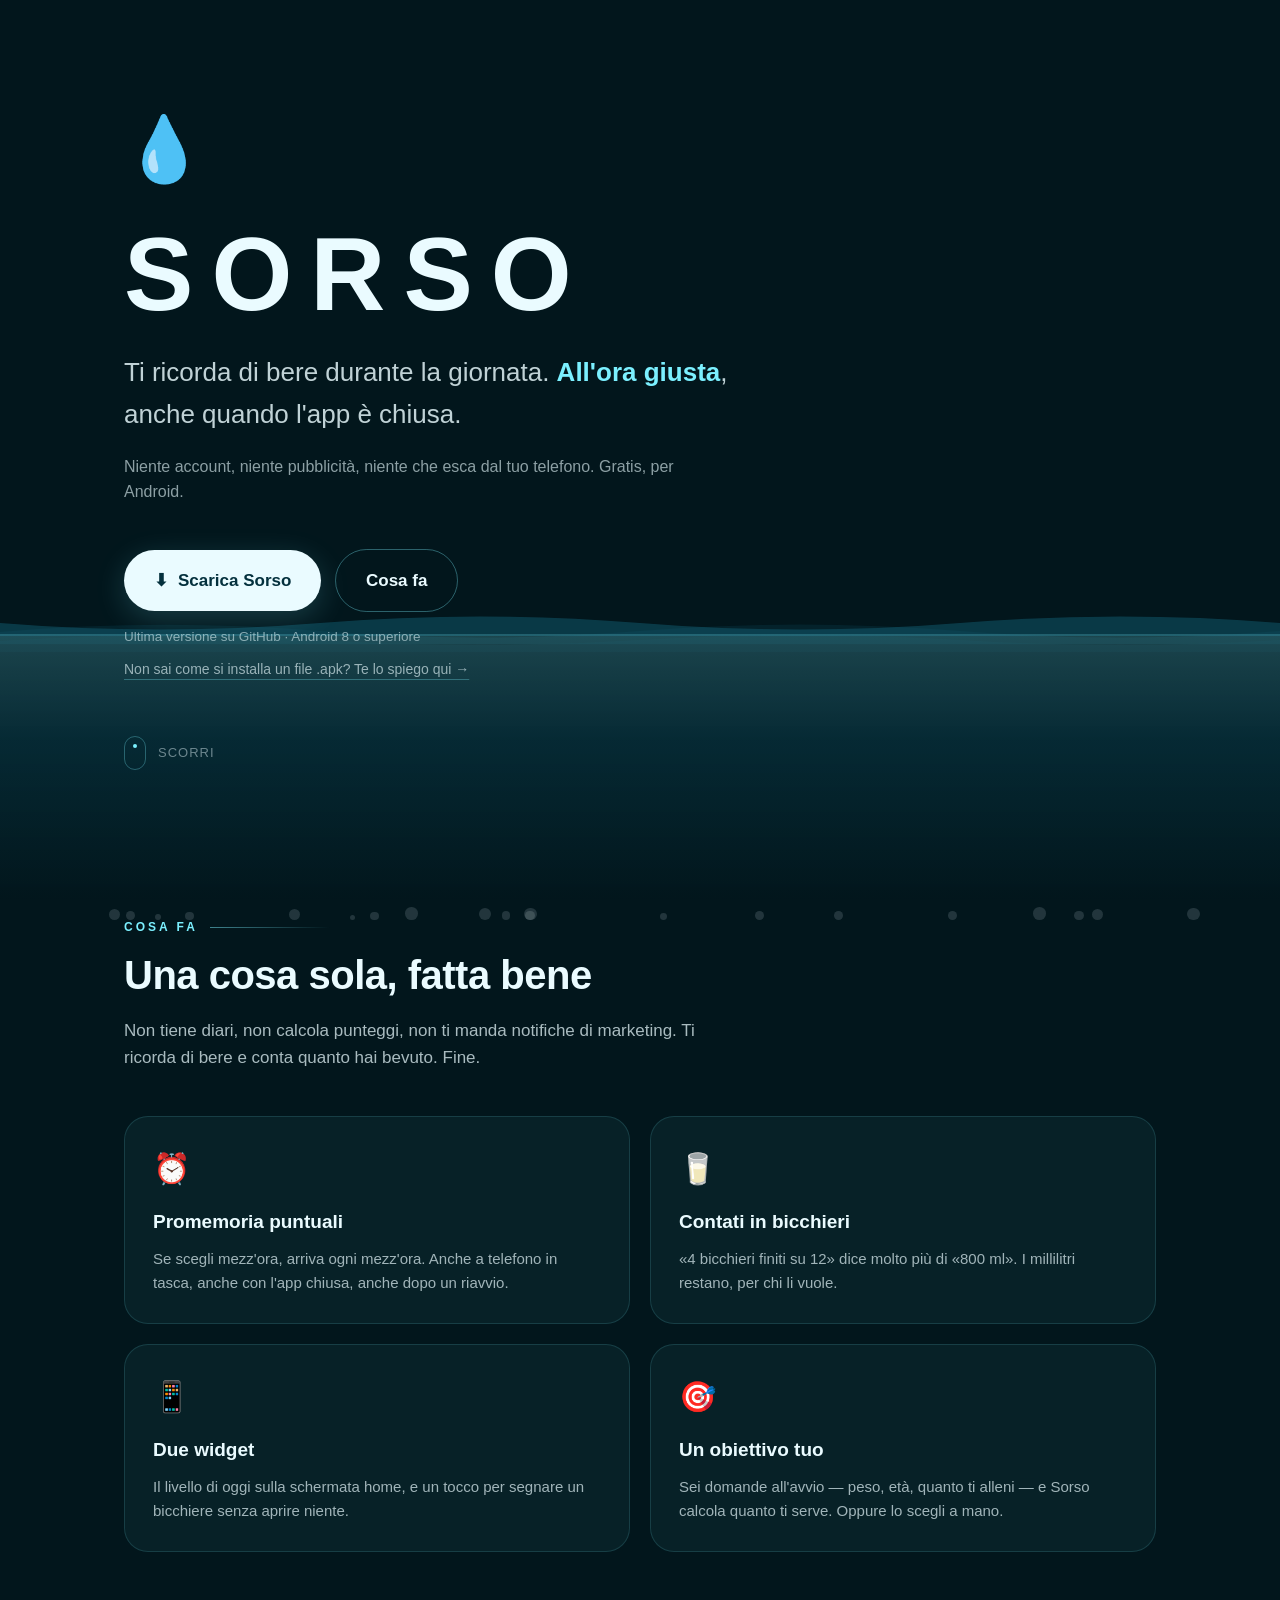
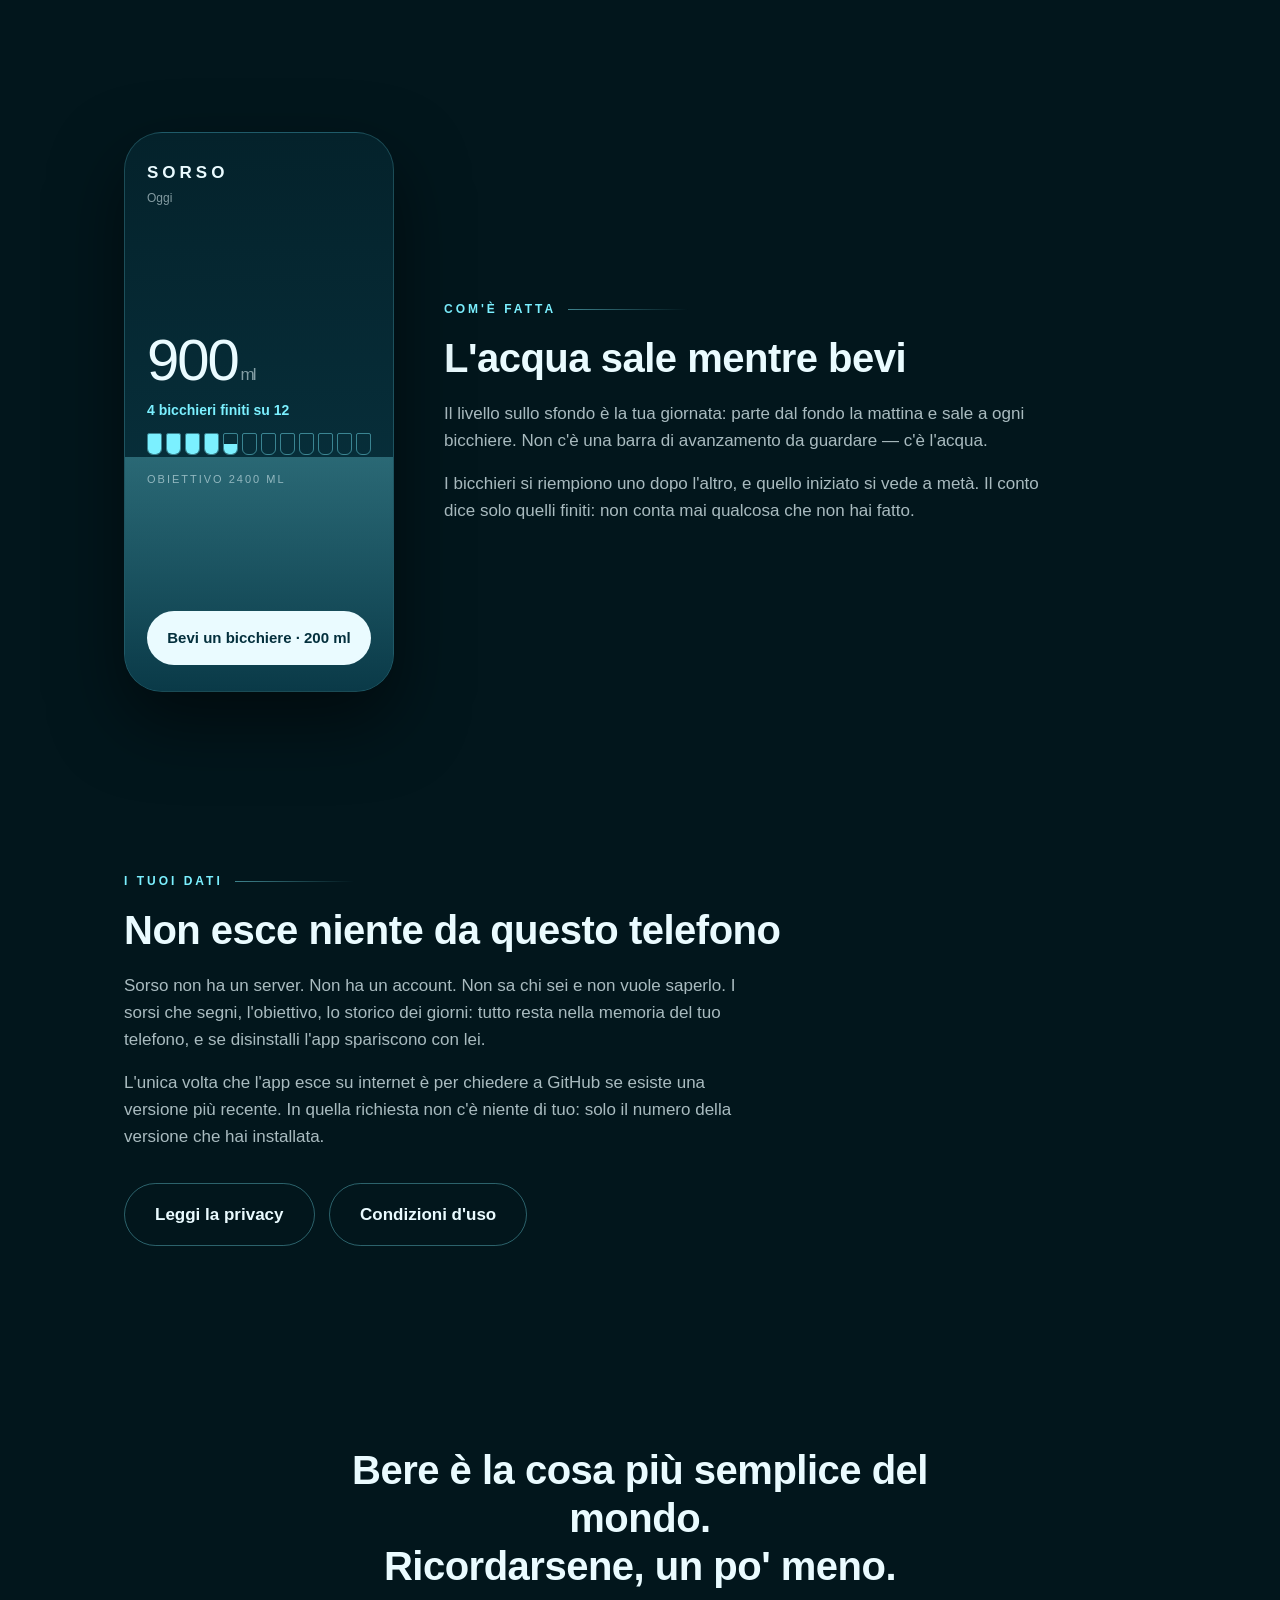
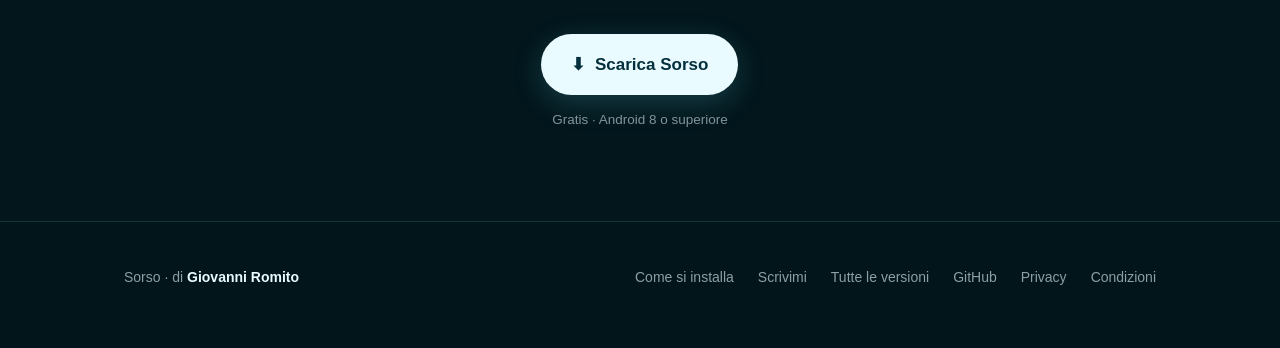
==== index.html @ 249902fe "Il sito di Sorso" ====
<!doctype html>
<html lang="it">
<head>
<meta charset="utf-8">
<meta name="viewport" content="width=device-width, initial-scale=1">
<title>Sorso — ti ricorda di bere</title>

<!--
  Cosa può fare questa pagina, e niente di più.

  GitHub Pages non permette di impostare le intestazioni HTTP, quindi la regola si
  dichiara qui. `default-src 'none'` parte dal divieto totale e riapre soltanto lo
  stretto necessario; la riga che conta davvero è `connect-src`, che limita a un solo
  indirizzo tutte le chiamate in uscita: se un giorno finisse qui dentro del codice
  che non ci deve stare, non avrebbe dove mandare quello che trova.

  `frame-ancestors` non funziona dentro un <meta> — è una limitazione delle regole
  scritte così, non una dimenticanza. Su una pagina senza moduli né sessioni non
  cambia nulla: non c'è niente da rubare con un clic.
-->
<meta http-equiv="Content-Security-Policy" content="
  default-src 'none';
  script-src 'unsafe-inline';
  style-src 'self' 'unsafe-inline';
  img-src 'self' data:;
  connect-src https://api.github.com;
  base-uri 'none';
  form-action 'none'">
<meta name="referrer" content="strict-origin-when-cross-origin">
<meta name="description" content="Sorso ti ricorda di bere durante la giornata, all'ora giusta. Niente account, niente pubblicità, niente che esca dal tuo telefono. Gratis, per Android.">
<link rel="canonical" href="https://sorsoapp.it/">

<!--
  L'anteprima che compare quando il link viene incollato su WhatsApp, Telegram o
  sui social. Senza questi, il link arriva come una riga di testo nuda e non lo
  apre nessuno: è il modo in cui il sito verrà condiviso più spesso, molto più
  delle ricerche su Google.
-->
<meta property="og:type" content="website">
<meta property="og:url" content="https://sorsoapp.it/">
<meta property="og:title" content="Sorso — ti ricorda di bere">
<meta property="og:description" content="Promemoria puntuali, contati in bicchieri. Niente account, niente pubblicità. Gratis, per Android.">
<meta property="og:image" content="https://sorsoapp.it/anteprima.png">
<meta property="og:locale" content="it_IT">
<meta name="twitter:card" content="summary_large_image">

<meta name="theme-color" content="#02161C">
<link rel="icon" href="data:image/svg+xml,<svg xmlns='http://www.w3.org/2000/svg' viewBox='0 0 100 100'><text y='.9em' font-size='90'>💧</text></svg>">
<style>
  :root{
    --abisso:#04222B; --abisso2:#0A3A48; --fondo:#02161C;
    --schiuma:#EAFBFF; --glow:#7BF0FF; --ink:#04303D;
    /* Quanto è salita l'acqua: 0 in cima alla pagina, 1 in fondo. La scrive lo
       scorrimento, e da qui la leggono il mare e la barra di avanzamento. */
    --salita:0;
  }
  *{box-sizing:border-box;margin:0;padding:0}
  html{scroll-behavior:smooth}
  body{
    background:var(--fondo);color:var(--schiuma);
    font-family:-apple-system,BlinkMacSystemFont,"Segoe UI",Roboto,sans-serif;
    line-height:1.6;overflow-x:hidden;
  }
  a{color:inherit;text-decoration:none}
  /* Solo i fianchi, e in forma lunga.
     Con `padding:0 24px` questa regola vinceva su `section{padding:90px 0}` e su
     `.apertura` — una classe batte un selettore di tipo — e il risultato era una
     pagina senza respiro verticale e, sul telefono, con il testo appiccicato al
     bordo dello schermo: al centro non si vedeva, perché lì lo spazio lo dava il
     margine automatico. */
  .wrap{max-width:1080px;margin:0 auto;padding-left:24px;padding-right:24px}

  /* ============ LA BARRA CHE SI RIEMPIE ============
     In cima, sottile: dice quanto manca alla fine della pagina, e lo dice
     riempiendosi d'acqua invece che con una percentuale. */
  .avanzamento{position:fixed;top:0;left:0;right:0;height:3px;z-index:20;pointer-events:none}
  .avanzamento i{
    display:block;height:100%;width:calc(var(--salita) * 100%);
    background:linear-gradient(90deg,#12586B,var(--glow));
    box-shadow:0 0 14px rgba(123,240,255,.55)
  }

  /* ============ ACQUA ANIMATA ============
     Il mare non è un fondale fermo: sale mentre scorri, come nell'app sale
     mentre bevi. È la stessa idea, ed è il motivo per cui non c'è nessuna
     barra di avanzamento da guardare. */
  .mare{
    position:fixed;left:0;right:0;bottom:0;z-index:0;pointer-events:none;
    height:calc(32vh + var(--salita) * 16vh);
    transition:height .25s linear
  }
  .mare .corpo{
    position:absolute;left:0;right:0;bottom:0;top:22px;
    background:linear-gradient(180deg,rgba(123,240,255,.22) 0%,rgba(10,58,72,.55) 40%,rgba(2,22,28,.85) 100%);
  }
  .onda{position:absolute;left:0;bottom:calc(100% - 24px);width:200%;height:26px}
  .onda svg{display:block;width:50%;height:26px;float:left}
  .onda.a{animation:scorri 14s linear infinite;opacity:.55}
  .onda.b{animation:scorri 21s linear infinite reverse;opacity:.35;bottom:calc(100% - 32px)}
  .onda.c{animation:scorri 30s linear infinite;opacity:.2;bottom:calc(100% - 40px)}
  @keyframes scorri{from{transform:translateX(0)}to{transform:translateX(-50%)}}

  .bolla{
    position:absolute;bottom:-20px;border-radius:50%;
    background:rgba(234,251,255,.14);animation:sali linear infinite
  }
  @keyframes sali{
    0%{transform:translateY(0) translateX(0);opacity:0}
    10%{opacity:.8}
    50%{transform:translateY(-20vh) translateX(10px)}
    100%{transform:translateY(-44vh) translateX(-6px);opacity:0}
  }

  main{position:relative;z-index:1}

  /* ============ RIVELAZIONE ALLO SCORRIMENTO ============
     Ogni blocco entra quando arriva il suo turno. Serve a dare un ritmo alla
     lettura: senza, la pagina è un muro che compare tutto insieme. */
  .rivela{
    opacity:0;transform:translateY(30px);
    transition:opacity .75s cubic-bezier(.2,.7,.3,1), transform .75s cubic-bezier(.2,.7,.3,1)
  }
  .rivela.dentro{opacity:1;transform:none}
  .rivela.d1{transition-delay:.08s} .rivela.d2{transition-delay:.16s}
  .rivela.d3{transition-delay:.24s} .rivela.d4{transition-delay:.32s}

  /* ============ APERTURA ============ */
  .apertura{
    min-height:92vh;display:flex;flex-direction:column;justify-content:center;
    padding-top:80px;padding-bottom:40px
  }

  .goccia{
    font-size:64px;margin-bottom:22px;width:70px;
    animation:cade 1.1s cubic-bezier(.25,1.3,.4,1) both, galleggia 4s ease-in-out 1.2s infinite
  }
  @keyframes cade{
    0%{transform:translateY(-140px) scale(.5);opacity:0}
    55%{transform:translateY(6px) scale(1.12);opacity:1}
    72%{transform:translateY(-12px) scale(.94)}
    88%{transform:translateY(2px) scale(1.03)}
    100%{transform:translateY(0) scale(1)}
  }
  @keyframes galleggia{0%,100%{transform:translateY(0)}50%{transform:translateY(-10px)}}

  /* Le lettere del nome arrivano una dopo l'altra, come gocce che cadono. */
  h1{
    font-size:clamp(52px,11vw,104px);font-weight:800;letter-spacing:clamp(6px,2vw,18px);
    line-height:1;margin-bottom:26px;perspective:600px
  }
  h1 span{
    display:inline-block;opacity:0;
    transform:translateY(46px) rotateX(-70deg);
    animation:lettera .8s cubic-bezier(.2,.9,.3,1.25) forwards
  }
  @keyframes lettera{to{opacity:1;transform:none}}
  /* Finito l'atterraggio, sul nome passa un riflesso, piano, per sempre. */
  h1.lucido{
    background:linear-gradient(100deg,var(--schiuma) 38%,var(--glow) 50%,var(--schiuma) 62%);
    background-size:280% 100%;
    -webkit-background-clip:text;background-clip:text;color:transparent;
    animation:riflesso 7s linear infinite
  }
  h1.lucido span{animation:none;opacity:1;transform:none}
  @keyframes riflesso{from{background-position:180% 0}to{background-position:-80% 0}}

  .claim{font-size:clamp(19px,3vw,26px);color:rgba(234,251,255,.82);max-width:620px;font-weight:300}
  .claim b{font-weight:600;color:var(--glow)}
  .sotto-claim{margin-top:18px;color:rgba(234,251,255,.6);font-size:16px;max-width:560px}

  .azioni{display:flex;gap:14px;flex-wrap:wrap;margin-top:44px;align-items:center}

  /* ---- pulsanti ----
     Tre cose insieme: si sollevano, si lasciano attrarre dal puntatore, e sotto
     il dito passa un lampo di luce. Il rilievo dice «si può premere» prima
     ancora che uno legga cosa c'è scritto. */
  .btn{
    position:relative;overflow:hidden;isolation:isolate;
    display:inline-flex;align-items:center;gap:10px;
    background:var(--schiuma);color:var(--ink);
    padding:17px 30px;border-radius:32px;font-weight:700;font-size:17px;
    transition:transform .18s cubic-bezier(.34,1.56,.64,1), box-shadow .25s;
    box-shadow:0 8px 30px rgba(123,240,255,.18);
    will-change:transform
  }
  .btn::after{
    content:'';position:absolute;top:-20%;left:-140%;width:55%;height:140%;
    background:linear-gradient(100deg,transparent,rgba(255,255,255,.6),transparent);
    transform:skewX(-18deg);z-index:-1
  }
  .btn:hover::after{animation:lampo .85s ease-out}
  @keyframes lampo{to{left:150%}}
  .btn:hover{box-shadow:0 16px 46px rgba(123,240,255,.34)}
  .btn:active{transform:scale(.96) !important}
  .btn .freccia{display:inline-block;transition:transform .3s cubic-bezier(.34,1.56,.64,1)}
  .btn:hover .freccia{transform:translateY(3px)}

  .btn.vuoto{
    background:transparent;color:var(--schiuma);
    border:1.5px solid rgba(123,240,255,.35);box-shadow:none;font-weight:600
  }
  .btn.vuoto::after{background:linear-gradient(100deg,transparent,rgba(123,240,255,.28),transparent)}
  .btn.vuoto:hover{background:rgba(123,240,255,.09);box-shadow:0 10px 34px rgba(123,240,255,.14)}

  .dettaglio-download{font-size:13.5px;color:rgba(234,251,255,.55);margin-top:14px}
  .come-si-installa{
    /* Senza questo la riga si allarga quanto la colonna — l'apertura è un flex
       che stira i figli — e la sottolineatura diventa un filo che attraversa
       tutto lo schermo, indistinguibile da un separatore. */
    display:inline-block;align-self:flex-start;max-width:100%;
    margin-top:10px;font-size:14px;
    color:rgba(234,251,255,.62);
    /* Sottolineatura del testo, non del riquadro: andando a capo, un bordo
       inferiore finirebbe sotto la seconda riga e sembrerebbe un separatore. */
    text-decoration:underline;text-decoration-color:rgba(123,240,255,.3);
    text-underline-offset:5px;transition:color .2s,text-decoration-color .2s
  }
  .come-si-installa:hover{color:var(--glow);text-decoration-color:var(--glow)}

  /* Il segnale che si può scorrere: un puntino che scende e torna su. */
  .scorri-giu{
    margin-top:56px;display:flex;align-items:center;gap:12px;
    color:rgba(234,251,255,.45);font-size:13px;letter-spacing:1px
  }
  .scorri-giu .tubo{
    width:22px;height:34px;border:1.5px solid rgba(123,240,255,.3);border-radius:12px;
    position:relative
  }
  .scorri-giu .tubo::before{
    content:'';position:absolute;left:50%;top:7px;width:4px;height:4px;margin-left:-2px;
    border-radius:50%;background:var(--glow);animation:scendi 1.9s ease-in-out infinite
  }
  @keyframes scendi{0%{transform:translateY(0);opacity:0}30%{opacity:1}70%{transform:translateY(14px);opacity:1}100%{transform:translateY(16px);opacity:0}}

  /* ============ SEZIONI ============ */
  section{padding-top:90px;padding-bottom:90px}
  .titolo{
    font-size:12px;letter-spacing:3px;text-transform:uppercase;
    color:var(--glow);font-weight:700;margin-bottom:14px;
    display:flex;align-items:center;gap:12px
  }
  .titolo::after{
    content:'';height:1px;background:linear-gradient(90deg,rgba(123,240,255,.5),transparent);
    width:0;transition:width .9s cubic-bezier(.2,.7,.3,1) .2s
  }
  .dentro .titolo::after, .titolo.dentro::after{width:120px}
  h2{font-size:clamp(28px,4.5vw,40px);font-weight:700;line-height:1.2;margin-bottom:18px;letter-spacing:-.5px}
  .testo{color:rgba(234,251,255,.72);font-size:17px;max-width:620px}

  /* Due per due, non «quante ce ne stanno»: con quattro carte l'incolonnamento
     automatico ne metteva tre in fila e una sola sotto, spaiata. */
  .griglia{display:grid;grid-template-columns:repeat(2,1fr);gap:20px;margin-top:44px}

  /* ---- carte ----
     Sotto il puntatore si accende un alone che lo segue: la carta sembra
     illuminata da una torcia, e si capisce subito quale delle quattro si sta
     guardando. */
  .carta{
    position:relative;overflow:hidden;
    background:rgba(123,240,255,.05);border:1px solid rgba(123,240,255,.14);
    border-radius:24px;padding:28px;
    transition:transform .28s cubic-bezier(.2,.8,.3,1), border-color .28s, box-shadow .28s
  }
  .carta::before{
    content:'';position:absolute;inset:0;pointer-events:none;opacity:0;
    transition:opacity .35s;
    background:radial-gradient(320px circle at var(--mx,50%) var(--my,50%),rgba(123,240,255,.16),transparent 62%)
  }
  .carta:hover::before{opacity:1}
  .carta:hover{
    transform:translateY(-7px);border-color:rgba(123,240,255,.42);
    box-shadow:0 22px 50px rgba(0,0,0,.4)
  }
  .carta .icona{
    font-size:30px;margin-bottom:14px;display:inline-block;
    transition:transform .45s cubic-bezier(.34,1.56,.64,1)
  }
  .carta:hover .icona{transform:translateY(-5px) rotate(-8deg) scale(1.14)}
  .carta h3{font-size:19px;margin-bottom:10px;font-weight:700}
  .carta p{color:rgba(234,251,255,.68);font-size:15px}

  /* ============ TELEFONO ============ */
  .vetrina{display:flex;gap:50px;align-items:center;flex-wrap:wrap;justify-content:center;perspective:1100px}
  .telefono{
    width:270px;flex:0 0 270px;height:560px;border-radius:38px;
    background:linear-gradient(180deg,var(--abisso) 0%,var(--abisso2) 120%);
    border:1px solid rgba(123,240,255,.2);position:relative;overflow:hidden;
    box-shadow:0 30px 70px rgba(0,0,0,.5);
    transform-style:preserve-3d;
    transition:transform .35s cubic-bezier(.2,.8,.3,1), box-shadow .35s;
    animation:sospeso 7s ease-in-out infinite
  }
  @keyframes sospeso{0%,100%{translate:0 0}50%{translate:0 -12px}}
  .telefono:hover{box-shadow:0 42px 90px rgba(0,0,0,.6), 0 0 60px rgba(123,240,255,.12)}
  .schermo{padding:26px 22px;height:100%;display:flex;flex-direction:column;position:relative;z-index:2}
  .marchio{font-size:17px;font-weight:800;letter-spacing:4px}
  .data{font-size:12px;color:rgba(234,251,255,.55);margin-top:2px}
  .numerone{font-size:58px;font-weight:200;letter-spacing:-2px;margin-top:auto;line-height:1}
  .numerone span{font-size:17px;color:rgba(234,251,255,.55);font-weight:400}
  .conta{color:var(--glow);font-size:14px;font-weight:600;margin-top:10px}
  .fila{display:flex;gap:4px;flex-wrap:nowrap;margin-top:12px}
  .bicchiere{
    width:15px;height:22px;flex:0 0 15px;border:1.5px solid rgba(123,240,255,.45);
    border-radius:2px 2px 6px 6px;position:relative;overflow:hidden
  }
  .bicchiere i{position:absolute;left:0;right:0;bottom:0;background:var(--glow);height:0}
  /* Si riempiono quando il telefono entra in vista, non al caricamento: se
     succede fuori schermo, l'unica animazione che conta non la vede nessuno. */
  .dentro .bicchiere i{animation:riempi .65s cubic-bezier(.3,.9,.4,1) forwards}
  @keyframes riempi{to{height:var(--h,100%)}}
  .obiettivo{font-size:11px;letter-spacing:2px;color:rgba(234,251,255,.55);margin-top:16px}
  .pulsantone{
    background:var(--schiuma);color:var(--ink);text-align:center;
    padding:15px;border-radius:28px;font-weight:700;font-size:15px;margin-top:auto
  }
  .acqua-tel{
    position:absolute;left:0;right:0;bottom:0;height:42%;
    background:linear-gradient(180deg,rgba(123,240,255,.3),rgba(10,58,72,.9));z-index:1;
    transition:height 1.4s cubic-bezier(.3,.9,.4,1)
  }

  /* ============ CHIUSURA ============ */
  .chiusura{text-align:center;padding-top:110px;padding-bottom:90px}
  .chiusura h2{max-width:640px;margin:0 auto 26px}
  .chiusura .titolo{justify-content:center}

  footer{
    border-top:1px solid rgba(123,240,255,.14);padding:44px 0 60px;
    position:relative;z-index:1;background:rgba(2,22,28,.7);backdrop-filter:blur(8px)
  }
  .piede{display:flex;justify-content:space-between;gap:26px;flex-wrap:wrap;align-items:center}
  .piede .firma{color:rgba(234,251,255,.6);font-size:14px}
  .piede .firma b{color:var(--schiuma);font-weight:600}
  .link-piede{display:flex;gap:24px;flex-wrap:wrap}
  .link-piede a{
    color:rgba(234,251,255,.6);font-size:14px;position:relative;
    transition:color .2s
  }
  .link-piede a::after{
    content:'';position:absolute;left:0;bottom:-3px;height:1px;width:0;
    background:var(--glow);transition:width .3s cubic-bezier(.2,.8,.3,1)
  }
  .link-piede a:hover{color:var(--glow)}
  .link-piede a:hover::after{width:100%}

  @media (max-width:760px){
    .griglia{grid-template-columns:1fr}
  }

  @media (max-width:640px){
    section{padding-top:64px;padding-bottom:64px}
    .apertura{min-height:88vh}
    .azioni{flex-direction:column;align-items:stretch}
    .btn{justify-content:center}
    .scorri-giu{display:none}
    .vetrina{gap:34px}
    /* Sullo schermo stretto l'apertura è più corta e il mare arrivava a
       tagliare in due il pulsante: qui sta più basso. */
    .mare{height:calc(24vh + var(--salita) * 14vh)}
    .chiusura{padding-top:80px;padding-bottom:70px}
    .carta{padding:24px}
    /* Il piede in colonna: affiancati, i cinque link finivano a capo a metà
       parola e la firma restava schiacciata in un angolo. */
    .piede{flex-direction:column;align-items:flex-start;gap:18px}
    .link-piede{gap:14px 20px}
  }

  /* Chi ha chiesto al sistema meno movimento lo ottiene: sotto c'è la stessa
     pagina, ferma. Non è un dettaglio di cortesia — per certe persone le
     animazioni danno la nausea. */
  @media (prefers-reduced-motion:reduce){
    *,*::before,*::after{animation:none !important;transition:none !important}
    .rivela{opacity:1;transform:none}
    .bicchiere i{height:var(--h,0)}
    h1 span{opacity:1;transform:none}
    html{scroll-behavior:auto}
  }
</style>
</head>
<body>

<div class="avanzamento" aria-hidden="true"><i></i></div>

<!-- il mare, sempre in fondo alla pagina -->
<div class="mare" aria-hidden="true">
  <div class="onda c">
    <svg viewBox="0 0 1200 26" preserveAspectRatio="none"><path d="M0 15 Q 150 4 300 14 T 600 14 T 900 14 T 1200 14 V26 H0Z" fill="#0A3A48"/></svg>
    <svg viewBox="0 0 1200 26" preserveAspectRatio="none"><path d="M0 15 Q 150 4 300 14 T 600 14 T 900 14 T 1200 14 V26 H0Z" fill="#0A3A48"/></svg>
  </div>
  <div class="onda b">
    <svg viewBox="0 0 1200 26" preserveAspectRatio="none"><path d="M0 14 Q 150 0 300 13 T 600 13 T 900 13 T 1200 13 V26 H0Z" fill="#0A3A48"/></svg>
    <svg viewBox="0 0 1200 26" preserveAspectRatio="none"><path d="M0 14 Q 150 0 300 13 T 600 13 T 900 13 T 1200 13 V26 H0Z" fill="#0A3A48"/></svg>
  </div>
  <div class="onda a">
    <svg viewBox="0 0 1200 26" preserveAspectRatio="none"><path d="M0 13 Q 150 26 300 13 T 600 13 T 900 13 T 1200 13 V26 H0Z" fill="#12586B"/></svg>
    <svg viewBox="0 0 1200 26" preserveAspectRatio="none"><path d="M0 13 Q 150 26 300 13 T 600 13 T 900 13 T 1200 13 V26 H0Z" fill="#12586B"/></svg>
  </div>
  <div class="corpo" id="bolle"></div>
</div>

<main>
  <!-- ============ APERTURA ============ -->
  <div class="wrap apertura">
    <div class="goccia">💧</div>
    <h1 id="nome">SORSO</h1>
    <p class="claim rivela d1">Ti ricorda di bere durante la giornata. <b>All'ora giusta</b>, anche quando l'app è chiusa.</p>
    <p class="sotto-claim rivela d2">
      Niente account, niente pubblicità, niente che esca dal tuo telefono.
      Gratis, per Android.
    </p>

    <div class="azioni rivela d3">
      <a class="btn magnete" id="scarica" href="https://github.com/sorsoapp/sorso-releases/releases/latest">
        <span class="freccia">⬇</span> Scarica Sorso
      </a>
      <a class="btn vuoto magnete" href="#cosa-fa">Cosa fa</a>
    </div>
    <p class="dettaglio-download rivela d4" id="dettaglio">Ultima versione su GitHub · Android 8 o superiore</p>
    <a class="come-si-installa rivela d4" href="installa.html">Non sai come si installa un file .apk? Te lo spiego qui →</a>

    <div class="scorri-giu rivela d4">
      <div class="tubo"></div>
      <span>SCORRI</span>
    </div>
  </div>

  <!-- ============ COSA FA ============ -->
  <section id="cosa-fa" class="wrap">
    <p class="titolo rivela">Cosa fa</p>
    <h2 class="rivela d1">Una cosa sola, fatta bene</h2>
    <p class="testo rivela d2">
      Non tiene diari, non calcola punteggi, non ti manda notifiche di marketing.
      Ti ricorda di bere e conta quanto hai bevuto. Fine.
    </p>

    <div class="griglia">
      <div class="carta rivela d1">
        <div class="icona">⏰</div>
        <h3>Promemoria puntuali</h3>
        <p>Se scegli mezz'ora, arriva ogni mezz'ora. Anche a telefono in tasca, anche con
           l'app chiusa, anche dopo un riavvio.</p>
      </div>
      <div class="carta rivela d2">
        <div class="icona">🥛</div>
        <h3>Contati in bicchieri</h3>
        <p>«4 bicchieri finiti su 12» dice molto più di «800 ml». I millilitri restano,
           per chi li vuole.</p>
      </div>
      <div class="carta rivela d3">
        <div class="icona">📱</div>
        <h3>Due widget</h3>
        <p>Il livello di oggi sulla schermata home, e un tocco per segnare un bicchiere
           senza aprire niente.</p>
      </div>
      <div class="carta rivela d4">
        <div class="icona">🎯</div>
        <h3>Un obiettivo tuo</h3>
        <p>Sei domande all'avvio — peso, età, quanto ti alleni — e Sorso calcola quanto ti
           serve. Oppure lo scegli a mano.</p>
      </div>
    </div>
  </section>

  <!-- ============ VETRINA ============ -->
  <section class="wrap">
    <div class="vetrina">
      <div class="telefono rivela" id="telefono">
        <div class="acqua-tel" id="acqua-tel"></div>
        <div class="schermo">
          <div class="marchio">SORSO</div>
          <div class="data">Oggi</div>
          <div class="numerone"><b id="conteggio" style="font-weight:200">0</b><span> ml</span></div>
          <div class="conta">4 bicchieri finiti su 12</div>
          <div class="fila">
            <div class="bicchiere"><i style="--h:100%;animation-delay:.15s"></i></div>
            <div class="bicchiere"><i style="--h:100%;animation-delay:.25s"></i></div>
            <div class="bicchiere"><i style="--h:100%;animation-delay:.35s"></i></div>
            <div class="bicchiere"><i style="--h:100%;animation-delay:.45s"></i></div>
            <div class="bicchiere"><i style="--h:50%;animation-delay:.55s"></i></div>
            <div class="bicchiere"></div><div class="bicchiere"></div>
            <div class="bicchiere"></div><div class="bicchiere"></div>
            <div class="bicchiere"></div><div class="bicchiere"></div>
            <div class="bicchiere"></div>
          </div>
          <div class="obiettivo">OBIETTIVO 2400 ML</div>
          <div class="pulsantone">Bevi un bicchiere · 200 ml</div>
        </div>
      </div>

      <div style="flex:1 1 340px;min-width:300px">
        <p class="titolo rivela">Com'è fatta</p>
        <h2 class="rivela d1">L'acqua sale mentre bevi</h2>
        <p class="testo rivela d2">
          Il livello sullo sfondo è la tua giornata: parte dal fondo la mattina e sale a
          ogni bicchiere. Non c'è una barra di avanzamento da guardare — c'è l'acqua.
        </p>
        <p class="testo rivela d3" style="margin-top:16px">
          I bicchieri si riempiono uno dopo l'altro, e quello iniziato si vede a metà.
          Il conto dice solo quelli finiti: non conta mai qualcosa che non hai fatto.
        </p>
      </div>
    </div>
  </section>

  <!-- ============ PRIVACY ============ -->
  <section class="wrap">
    <p class="titolo rivela">I tuoi dati</p>
    <h2 class="rivela d1">Non esce niente da questo telefono</h2>
    <p class="testo rivela d2">
      Sorso non ha un server. Non ha un account. Non sa chi sei e non vuole saperlo.
      I sorsi che segni, l'obiettivo, lo storico dei giorni: tutto resta nella memoria del
      tuo telefono, e se disinstalli l'app spariscono con lei.
    </p>
    <p class="testo rivela d3" style="margin-top:16px">
      L'unica volta che l'app esce su internet è per chiedere a GitHub se esiste una
      versione più recente. In quella richiesta non c'è niente di tuo: solo il numero
      della versione che hai installata.
    </p>
    <div class="azioni rivela d4" style="margin-top:32px">
      <a class="btn vuoto magnete" href="privacy.html">Leggi la privacy</a>
      <a class="btn vuoto magnete" href="condizioni.html">Condizioni d'uso</a>
    </div>
  </section>

  <!-- ============ CHIUSURA ============ -->
  <div class="wrap chiusura">
    <h2 class="rivela">Bere è la cosa più semplice del mondo.<br>Ricordarsene, un po' meno.</h2>
    <div class="azioni rivela d2" style="justify-content:center">
      <a class="btn magnete" id="scarica2" href="https://github.com/sorsoapp/sorso-releases/releases/latest">
        <span class="freccia">⬇</span> Scarica Sorso
      </a>
    </div>
    <p class="dettaglio-download rivela d3" id="dettaglio2" style="text-align:center">Gratis · Android 8 o superiore</p>
  </div>
</main>

<footer>
  <div class="wrap piede">
    <div class="firma">Sorso · di <b>Giovanni Romito</b></div>
    <div class="link-piede">
      <a href="installa.html">Come si installa</a>
      <a href="mailto:sorsoapp@gmail.com">Scrivimi</a>
      <a href="https://github.com/sorsoapp/sorso-releases/releases">Tutte le versioni</a>
      <a href="https://github.com/sorsoapp">GitHub</a>
      <a href="privacy.html">Privacy</a>
      <a href="condizioni.html">Condizioni</a>
    </div>
  </div>
</footer>

<script>
const fermo = matchMedia('(prefers-reduced-motion: reduce)').matches;

// ---- il nome, lettera per lettera ----------------------------------------
const nome = document.getElementById('nome');
const parola = nome.textContent;
nome.textContent = '';
[...parola].forEach((c, i) => {
  const s = document.createElement('span');
  s.textContent = c;
  s.style.animationDelay = (0.35 + i * 0.09) + 's';
  nome.appendChild(s);
});
// Il riflesso parte solo quando l'ultima lettera è atterrata: prima si
// accavallerebbe con la caduta e sembrerebbe un disturbo del video.
if (!fermo) setTimeout(() => nome.classList.add('lucido'), 350 + parola.length * 90 + 800);

// ---- bollicine che salgono dal fondo -------------------------------------
const contenitore = document.getElementById('bolle');
for (let i = 0; i < 20; i++) {
  const b = document.createElement('div');
  const d = 4 + Math.random() * 9;
  b.className = 'bolla';
  b.style.width = b.style.height = d + 'px';
  b.style.left = Math.random() * 100 + '%';
  b.style.animationDuration = (7 + Math.random() * 9) + 's';
  b.style.animationDelay = (Math.random() * 9) + 's';
  contenitore.appendChild(b);
}

// ---- ogni blocco entra quando arriva il suo turno -------------------------
const osservatore = new IntersectionObserver((voci) => {
  for (const v of voci) {
    if (!v.isIntersecting) continue;
    v.target.classList.add('dentro');
    osservatore.unobserve(v.target);          // una volta sola: non deve lampeggiare
    if (v.target.id === 'telefono') accendiTelefono();
  }
}, { threshold: 0.18, rootMargin: '0px 0px -60px 0px' });
document.querySelectorAll('.rivela').forEach(e => osservatore.observe(e));

// ---- il telefono si accende quando lo si guarda --------------------------
// Il numero sale da zero e l'acqua dentro lo schermo si alza insieme: è la
// stessa cosa che fa l'app quando segni un bicchiere.
function accendiTelefono() {
  const acqua = document.getElementById('acqua-tel');
  const cifra = document.getElementById('conteggio');
  if (fermo) { cifra.textContent = '900'; return; }
  acqua.style.height = '20%';
  requestAnimationFrame(() => { acqua.style.height = '42%'; });

  const durata = 1200, inizio = performance.now();
  (function passo(ora) {
    const t = Math.min(1, (ora - inizio) / durata);
    const morbido = 1 - Math.pow(1 - t, 3);
    cifra.textContent = Math.round(900 * morbido);
    if (t < 1) requestAnimationFrame(passo);
  })(inizio);
}

// ---- l'acqua sale mentre si scorre ---------------------------------------
let inCoda = false;
function suScorrimento() {
  const max = document.documentElement.scrollHeight - innerHeight;
  const p = max > 0 ? Math.min(1, scrollY / max) : 0;
  document.documentElement.style.setProperty('--salita', p.toFixed(4));
  inCoda = false;
}
addEventListener('scroll', () => {
  if (inCoda) return;
  inCoda = true;
  requestAnimationFrame(suScorrimento);
}, { passive: true });
suScorrimento();

// ---- la torcia che segue il puntatore sulle carte ------------------------
document.querySelectorAll('.carta').forEach(c => {
  c.addEventListener('pointermove', e => {
    const r = c.getBoundingClientRect();
    c.style.setProperty('--mx', (e.clientX - r.left) + 'px');
    c.style.setProperty('--my', (e.clientY - r.top) + 'px');
  });
});

// ---- il telefono si gira verso di te -------------------------------------
const tel = document.getElementById('telefono');
const vetrina = document.querySelector('.vetrina');
if (!fermo) {
  vetrina.addEventListener('pointermove', e => {
    const r = vetrina.getBoundingClientRect();
    const x = (e.clientX - r.left) / r.width - 0.5;
    const y = (e.clientY - r.top) / r.height - 0.5;
    tel.style.transform = `rotateY(${x * 15}deg) rotateX(${-y * 12}deg) scale(1.02)`;
  });
  vetrina.addEventListener('pointerleave', () => { tel.style.transform = ''; });
}

// ---- i pulsanti si lasciano attrarre -------------------------------------
// Pochi pixel, non di più: abbastanza da sentirlo, non tanto da far mancare il
// bersaglio a chi punta col mouse.
if (!fermo && matchMedia('(hover: hover)').matches) {
  document.querySelectorAll('.magnete').forEach(b => {
    b.addEventListener('pointermove', e => {
      const r = b.getBoundingClientRect();
      const x = (e.clientX - r.left - r.width / 2) * 0.18;
      const y = (e.clientY - r.top - r.height / 2) * 0.28;
      b.style.transform = `translate(${x}px, ${y - 3}px)`;
    });
    b.addEventListener('pointerleave', () => { b.style.transform = ''; });
  });
}

// ---- il pulsante scarica punta sempre all'ultima versione ----------------
// Il file sta su GitHub e non qui: così c'è un posto solo da aggiornare, e non
// può succedere che il sito offra una versione più vecchia di quella pubblicata.

// Da dove è lecito che arrivi il file. La risposta di GitHub è dato altrui, e questo
// indirizzo finisce sotto la scritta «Scarica Sorso»: prima di appenderlo a un
// pulsante si controlla che sia davvero di GitHub e davvero in https. Un `javascript:`
// o un dominio qualunque non ci arriva. Oggi non potrebbe succedere; il punto è che
// non possa succedere nemmeno domani, quando questo codice non sarà più fresco.
function scaricoAttendibile(indirizzo) {
  try {
    const u = new URL(indirizzo);
    return u.protocol === 'https:' &&
      (u.hostname === 'github.com' || u.hostname.endsWith('.githubusercontent.com'));
  } catch {
    return false;
  }
}

fetch('https://api.github.com/repos/sorsoapp/sorso-releases/releases/latest')
  .then(r => r.ok ? r.json() : Promise.reject())
  .then(rel => {
    const apk = (rel.assets || []).find(a => a.name.toLowerCase().endsWith('.apk'));
    if (!apk || !scaricoAttendibile(apk.browser_download_url)) return;
    const mb = (apk.size / 1048576).toFixed(1).replace('.', ',');
    const data = new Date(rel.published_at).toLocaleDateString('it-IT',
      { day: 'numeric', month: 'long', year: 'numeric' });
    for (const id of ['scarica', 'scarica2']) {
      document.getElementById(id).href = apk.browser_download_url;
    }
    document.getElementById('dettaglio').textContent =
      `Versione ${rel.tag_name.split('-').pop()} · ${mb} MB · ${data} · Android 8 o superiore`;
    document.getElementById('dettaglio2').textContent =
      `Versione ${rel.tag_name.split('-').pop()} · gratis · Android 8 o superiore`;
  })
  .catch(() => { /* senza rete restano i link alla pagina delle versioni */ });
</script>
</body>
</html>
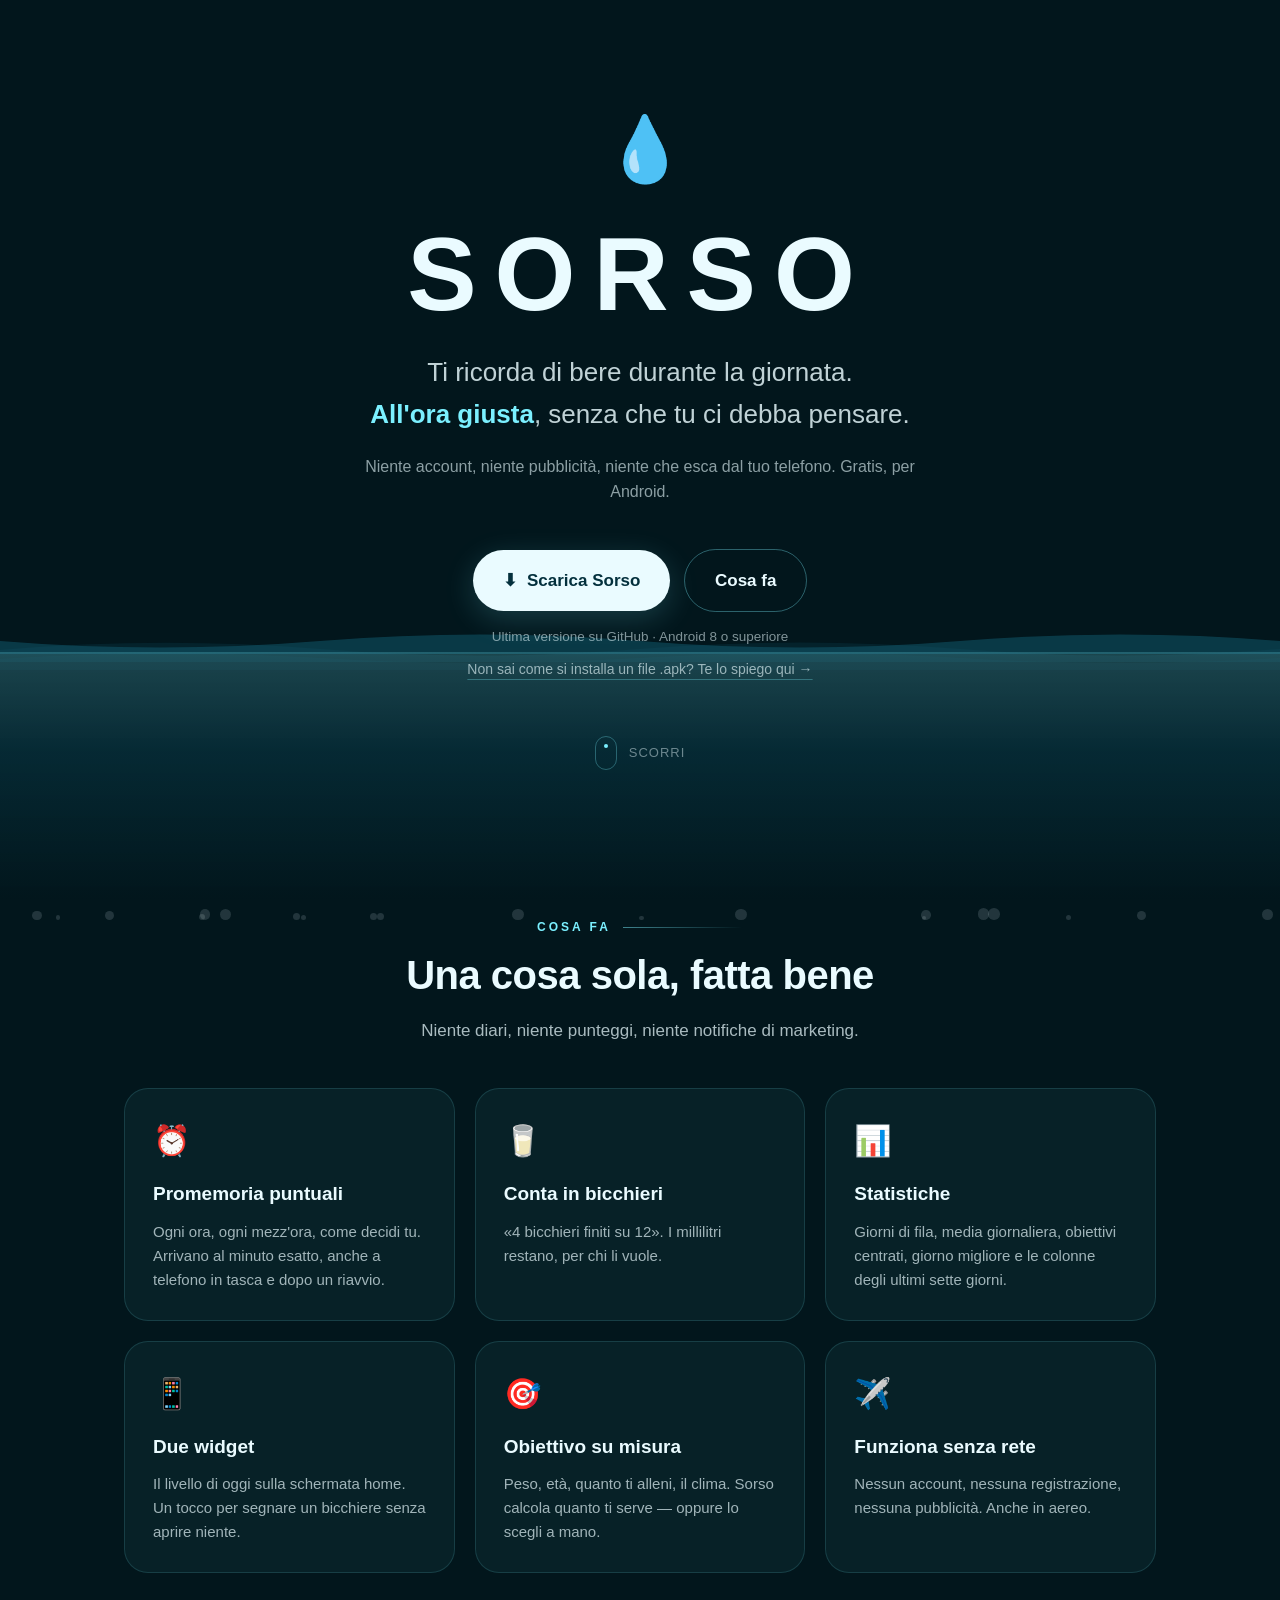
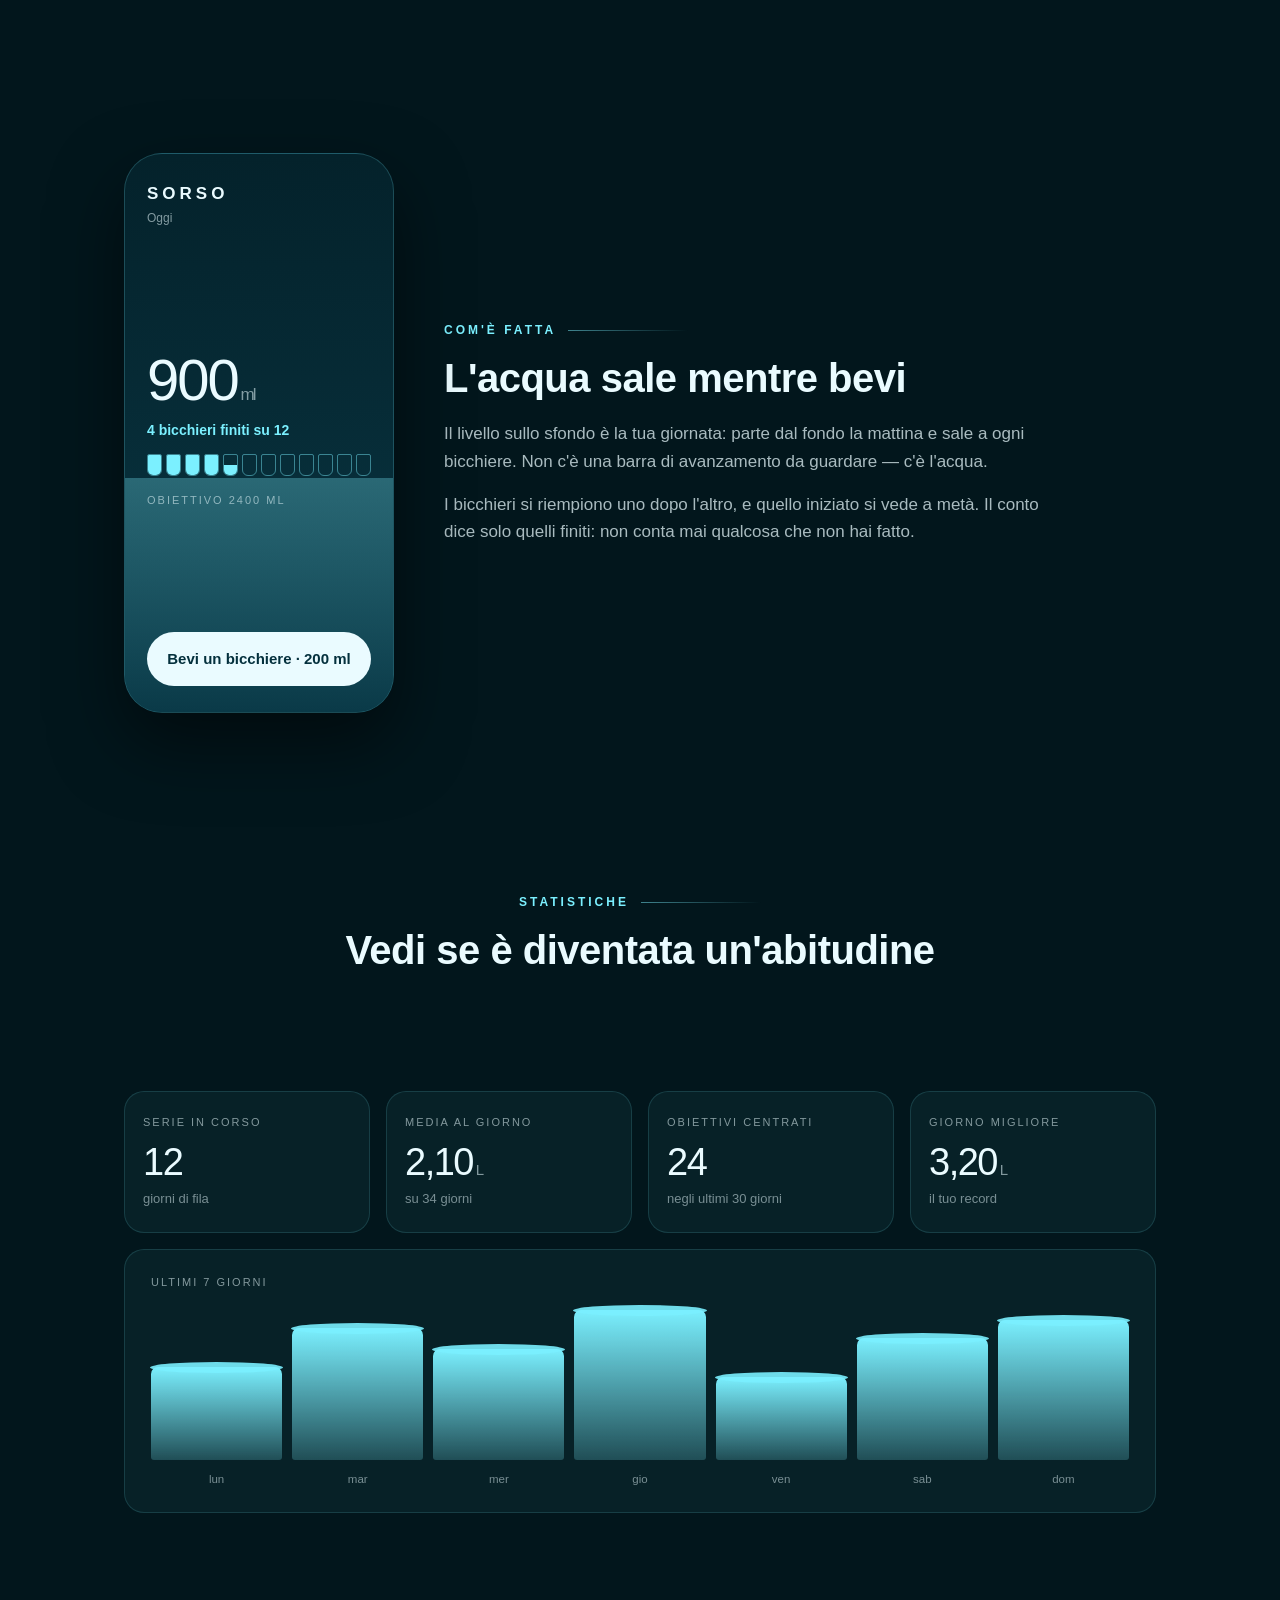
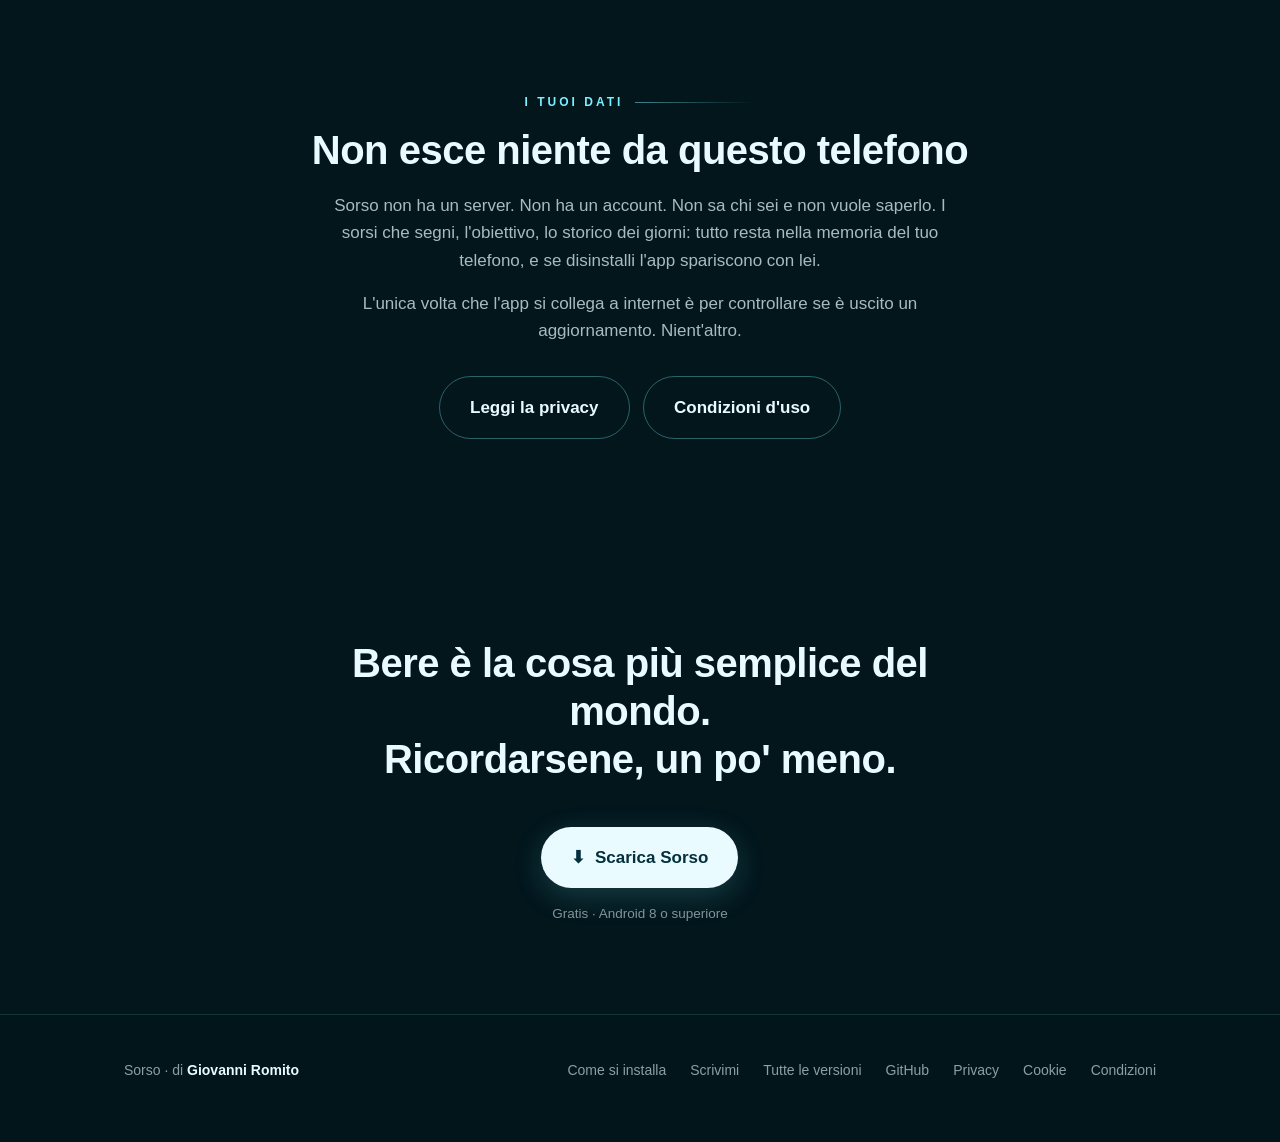
==== commit d5e2d92b: "Sezione statistiche, layout centrato, animazioni d'acqua e la voce sui cookie" ====
--- a/index.html
+++ b/index.html
@@ -3,7 +3,11 @@
 <head>
 <meta charset="utf-8">
 <meta name="viewport" content="width=device-width, initial-scale=1">
-<title>Sorso — ti ricorda di bere</title>
+<!-- Sulla linguetta del browser c'è spazio per poche lettere: il nome, e basta.
+     L'aggiunta «— ti ricorda di bere» restava sempre tagliata a metà. La frase
+     completa vive più sotto, in og:title, dove serve davvero: nelle anteprime dei
+     link. -->
+<title>Sorso</title>
 
 <!--
   Cosa può fare questa pagina, e niente di più.
@@ -84,11 +88,19 @@
      Il mare non è un fondale fermo: sale mentre scorri, come nell'app sale
      mentre bevi. È la stessa idea, ed è il motivo per cui non c'è nessuna
      barra di avanzamento da guardare. */
+  /* Parte bassa e arriva a coprire quasi tutto: scorrere la pagina fino in fondo è
+     come finire la giornata nell'app, dove l'acqua sale a ogni bicchiere fino a
+     riempire lo schermo. Il testo resta sopra e leggibile perché il mare è
+     trasparente e `main` sta su un piano più alto. */
   .mare{
     position:fixed;left:0;right:0;bottom:0;z-index:0;pointer-events:none;
-    height:calc(32vh + var(--salita) * 16vh);
+    height:calc(30vh + var(--salita) * 54vh);
     transition:height .25s linear
   }
+  /* Il respiro: tutta la massa d'acqua sale e scende di pochi pixel, lentamente.
+     Da solo non si nota — è quello che fa sembrare vivo il resto. */
+  .mare .respiro{position:absolute;inset:0;animation:respira 11s ease-in-out infinite}
+  @keyframes respira{0%,100%{transform:translateY(0)}50%{transform:translateY(-7px)}}
   .mare .corpo{
     position:absolute;left:0;right:0;bottom:0;top:22px;
     background:linear-gradient(180deg,rgba(123,240,255,.22) 0%,rgba(10,58,72,.55) 40%,rgba(2,22,28,.85) 100%);
@@ -113,22 +125,99 @@
 
   main{position:relative;z-index:1}
 
+  /* ============ SOTT'ACQUA, DAPPERTUTTO ============
+     Le bollicine non stanno solo dentro il mare in fondo: salgono per tutta la
+     pagina, piano, con una deriva laterale. È il dettaglio che fa capire in un
+     istante che non si sta guardando l'ennesimo sito scuro, ma qualcosa di
+     immerso. Poche e grandi diverse, altrimenti diventa una nevicata. */
+  .bolle-ambiente{position:fixed;inset:0;z-index:0;pointer-events:none;overflow:hidden}
+  .bolla-a{
+    position:absolute;bottom:-60px;border-radius:50%;
+    background:radial-gradient(circle at 32% 27%,
+      rgba(234,251,255,.42), rgba(123,240,255,.10) 55%, rgba(123,240,255,.02) 100%);
+    border:1px solid rgba(234,251,255,.10);
+    animation:risali linear infinite
+  }
+  @keyframes risali{
+    0%{transform:translate3d(0,0,0) scale(.8);opacity:0}
+    9%{opacity:.6}
+    35%{transform:translate3d(16px,-34vh,0) scale(1)}
+    65%{transform:translate3d(-14px,-68vh,0) scale(1.04)}
+    90%{opacity:.3}
+    100%{transform:translate3d(8px,-112vh,0) scale(1.12);opacity:0}
+  }
+
+  /* Il cerchio che si allarga dove la goccia tocca: l'unico modo per far capire
+     che quella non è un'icona, ma acqua che cade. */
+  .tuffo{position:relative;display:flex;flex-direction:column;align-items:center}
+  /* Schiacciato e sotto la goccia, non attorno: un cerchio pieno che si allarga
+     davanti al nome sembrava un anello scuro disegnato per sbaglio. Un'increspatura
+     si guarda di sbieco, quindi resta un'ellisse bassa per tutta la sua corsa, e
+     smette prima di arrivare al titolo. */
+  .cerchio{
+    position:absolute;left:50%;top:98%;width:22px;height:22px;margin-left:-11px;
+    border:1.5px solid rgba(123,240,255,.4);border-radius:50%;
+    opacity:0;animation:cerchio-onda 4.4s ease-out 1.25s infinite
+  }
+  .cerchio.due{animation-delay:3.45s}
+  @keyframes cerchio-onda{
+    0%{transform:scale(.3) scaleY(.26);opacity:.5}
+    70%{opacity:.1}
+    100%{transform:scale(2.6) scaleY(.26);opacity:0}
+  }
+
+  /* Il tocco lascia un cerchio, come un dito nell'acqua. */
+  .tocco{
+    position:fixed;width:12px;height:12px;margin:-6px 0 0 -6px;
+    border:1.5px solid rgba(123,240,255,.65);border-radius:50%;
+    pointer-events:none;z-index:30;animation:tocco-onda .75s ease-out forwards
+  }
+  @keyframes tocco-onda{to{transform:scale(10) scaleY(.85);opacity:0}}
+
+  /* La bollicina che sfugge da un pulsante quando ci passi sopra. */
+  .sfiato{
+    position:fixed;border-radius:50%;pointer-events:none;z-index:25;
+    background:radial-gradient(circle at 32% 27%,rgba(234,251,255,.75),rgba(123,240,255,.2) 60%,transparent);
+    animation:sfiata 1.25s ease-out forwards
+  }
+  @keyframes sfiata{
+    0%{transform:translate(0,0) scale(.5);opacity:0}
+    18%{opacity:.9}
+    100%{transform:translate(var(--dx,0),-86px) scale(1.15);opacity:0}
+  }
+
   /* ============ RIVELAZIONE ALLO SCORRIMENTO ============
      Ogni blocco entra quando arriva il suo turno. Serve a dare un ritmo alla
-     lettura: senza, la pagina è un muro che compare tutto insieme. */
+     lettura: senza, la pagina è un muro che compare tutto insieme.
+     I blocchi non scivolano: **risalgono**, con un filo di rimbalzo alla fine, come
+     una cosa leggera che torna a galla. È la stessa curva dei pulsanti dell'app. */
   .rivela{
-    opacity:0;transform:translateY(30px);
-    transition:opacity .75s cubic-bezier(.2,.7,.3,1), transform .75s cubic-bezier(.2,.7,.3,1)
+    opacity:0;transform:translateY(38px) scale(.985);
+    transition:opacity .8s cubic-bezier(.22,1.12,.36,1), transform .8s cubic-bezier(.22,1.12,.36,1)
   }
   .rivela.dentro{opacity:1;transform:none}
   .rivela.d1{transition-delay:.08s} .rivela.d2{transition-delay:.16s}
   .rivela.d3{transition-delay:.24s} .rivela.d4{transition-delay:.32s}
 
   /* ============ APERTURA ============ */
+  /* Tutto in mezzo. Allineata a sinistra, su uno schermo da 27 pollici l'apertura
+     lasciava vuota metà pagina e sembrava un foglio con il testo scivolato in un
+     angolo: al centro il vuoto diventa aria attorno alle parole invece che spazio
+     avanzato. */
   .apertura{
     min-height:92vh;display:flex;flex-direction:column;justify-content:center;
+    align-items:center;text-align:center;
     padding-top:80px;padding-bottom:40px
   }
+  .apertura .claim, .apertura .sotto-claim{margin-left:auto;margin-right:auto}
+
+  /* Le sezioni che sono testo e basta stanno in mezzo; quelle con una figura di
+     fianco restano affiancate. */
+  .centrata{text-align:center}
+  .centrata .titolo{justify-content:center}
+  .centrata .testo{margin-left:auto;margin-right:auto}
+  .centrata .azioni{justify-content:center}
+  .centrata h2{max-width:720px;margin-left:auto;margin-right:auto}
 
   .goccia{
     font-size:64px;margin-bottom:22px;width:70px;
@@ -207,7 +296,7 @@
     /* Senza questo la riga si allarga quanto la colonna — l'apertura è un flex
        che stira i figli — e la sottolineatura diventa un filo che attraversa
        tutto lo schermo, indistinguibile da un separatore. */
-    display:inline-block;align-self:flex-start;max-width:100%;
+    display:inline-block;align-self:center;max-width:100%;
     margin-top:10px;font-size:14px;
     color:rgba(234,251,255,.62);
     /* Sottolineatura del testo, non del riquadro: andando a capo, un bordo
@@ -249,7 +338,8 @@
 
   /* Due per due, non «quante ce ne stanno»: con quattro carte l'incolonnamento
      automatico ne metteva tre in fila e una sola sotto, spaiata. */
-  .griglia{display:grid;grid-template-columns:repeat(2,1fr);gap:20px;margin-top:44px}
+  .griglia{display:grid;grid-template-columns:repeat(3,1fr);gap:20px;margin-top:44px}
+  @media (max-width:980px){ .griglia{grid-template-columns:repeat(2,1fr)} }
 
   /* ---- carte ----
      Sotto il puntatore si accende un alone che lo segue: la carta sembra
@@ -259,13 +349,24 @@
     position:relative;overflow:hidden;
     background:rgba(123,240,255,.05);border:1px solid rgba(123,240,255,.14);
     border-radius:24px;padding:28px;
-    transition:transform .28s cubic-bezier(.2,.8,.3,1), border-color .28s, box-shadow .28s
+    transition:transform .28s cubic-bezier(.2,.8,.3,1), border-color .28s, box-shadow .28s;
+    text-align:left   /* dentro la carta si legge, quindi si allinea a sinistra */
   }
   .carta::before{
     content:'';position:absolute;inset:0;pointer-events:none;opacity:0;
     transition:opacity .35s;
     background:radial-gradient(320px circle at var(--mx,50%) var(--my,50%),rgba(123,240,255,.16),transparent 62%)
   }
+  /* La carta si riempie d'acqua sotto il puntatore: il bordo superiore è curvo,
+     così sale come un livello vero invece che come una barra. */
+  .carta::after{
+    content:'';position:absolute;left:-12%;right:-12%;bottom:-105%;height:105%;
+    pointer-events:none;
+    background:linear-gradient(180deg,rgba(123,240,255,.17),rgba(123,240,255,.03));
+    border-radius:44% 46% 0 0 / 14% 13% 0 0;
+    transition:bottom .75s cubic-bezier(.25,.9,.35,1)
+  }
+  .carta:hover::after{bottom:-62%}
   .carta:hover::before{opacity:1}
   .carta:hover{
     transform:translateY(-7px);border-color:rgba(123,240,255,.42);
@@ -319,6 +420,67 @@
     transition:height 1.4s cubic-bezier(.3,.9,.4,1)
   }
 
+  /* ============ STATISTICHE ============
+     I quattro riquadri e le colonne sono gli stessi che l'app mostra davvero: serie
+     di giorni, media, obiettivi centrati, giorno migliore e l'andamento della
+     settimana. Meglio far vedere i numeri che scrivere «ci sono le statistiche». */
+  .numeri{display:grid;grid-template-columns:repeat(4,1fr);gap:16px;margin-top:44px}
+  .numero{
+    position:relative;overflow:hidden;
+    background:rgba(123,240,255,.05);border:1px solid rgba(123,240,255,.14);
+    border-radius:20px;padding:22px 18px;text-align:left;
+    transition:transform .28s cubic-bezier(.2,.8,.3,1), border-color .28s
+  }
+  .numero::after{
+    content:'';position:absolute;left:-14%;right:-14%;bottom:-105%;height:105%;
+    pointer-events:none;
+    background:linear-gradient(180deg,rgba(123,240,255,.2),rgba(123,240,255,.04));
+    border-radius:44% 46% 0 0 / 16% 15% 0 0;
+    transition:bottom .7s cubic-bezier(.25,.9,.35,1)
+  }
+  .numero:hover::after{bottom:-55%}
+  .numero:hover{transform:translateY(-5px);border-color:rgba(123,240,255,.38)}
+  .numero > *{position:relative;z-index:1}
+  .numero .etichetta{
+    font-size:11px;letter-spacing:2px;text-transform:uppercase;
+    color:rgba(234,251,255,.55);margin-bottom:12px
+  }
+  .numero .cifra{font-size:38px;font-weight:200;letter-spacing:-1.5px;line-height:1}
+  .numero .cifra b{font-size:15px;font-weight:400;color:rgba(234,251,255,.55)}
+  .numero .nota{font-size:13px;color:rgba(234,251,255,.5);margin-top:8px}
+
+  .andamento{
+    margin-top:16px;background:rgba(123,240,255,.05);
+    border:1px solid rgba(123,240,255,.14);border-radius:20px;padding:24px 26px;
+    text-align:left
+  }
+  .colonne{display:flex;align-items:flex-end;gap:10px;height:150px;margin-top:18px}
+  .colonne i{
+    position:relative;flex:1;border-radius:7px 7px 3px 3px;height:0;
+    background:linear-gradient(180deg,var(--glow),rgba(123,240,255,.22));
+    transition:height 1s cubic-bezier(.2,.8,.3,1)
+  }
+  /* Il pelo dell'acqua in cima a ogni colonna, che ondeggia sfalsato: da fermo un
+     istogramma è un istogramma, in movimento sono sette provette piene. */
+  .colonne i::after{
+    content:'';position:absolute;left:-1px;right:-1px;top:-5px;height:11px;
+    background:var(--glow);border-radius:50%;opacity:.9;
+    animation:pelo 3.2s ease-in-out infinite
+  }
+  .colonne i:nth-child(2)::after{animation-delay:-.4s}
+  .colonne i:nth-child(3)::after{animation-delay:-.8s}
+  .colonne i:nth-child(4)::after{animation-delay:-1.2s}
+  .colonne i:nth-child(5)::after{animation-delay:-1.6s}
+  .colonne i:nth-child(6)::after{animation-delay:-2s}
+  .colonne i:nth-child(7)::after{animation-delay:-2.4s}
+  @keyframes pelo{
+    0%,100%{transform:translateY(0) scaleX(1)}
+    50%{transform:translateY(-3px) scaleX(1.07)}
+  }
+  .dentro .colonne i{height:var(--h)}
+  .giorni{display:flex;gap:10px;margin-top:10px}
+  .giorni span{flex:1;text-align:center;font-size:11.5px;color:rgba(234,251,255,.5)}
+
   /* ============ CHIUSURA ============ */
   .chiusura{text-align:center;padding-top:110px;padding-bottom:90px}
   .chiusura h2{max-width:640px;margin:0 auto 26px}
@@ -343,8 +505,16 @@
   .link-piede a:hover{color:var(--glow)}
   .link-piede a:hover::after{width:100%}
 
+  @media (max-width:980px){
+    .numeri{grid-template-columns:repeat(2,1fr)}
+  }
   @media (max-width:760px){
     .griglia{grid-template-columns:1fr}
+  }
+  @media (max-width:520px){
+    .numeri{grid-template-columns:1fr}
+    .colonne{height:120px;gap:7px}
+    .giorni{gap:7px}
   }
 
   @media (max-width:640px){
@@ -355,8 +525,8 @@
     .scorri-giu{display:none}
     .vetrina{gap:34px}
     /* Sullo schermo stretto l'apertura è più corta e il mare arrivava a
-       tagliare in due il pulsante: qui sta più basso. */
-    .mare{height:calc(24vh + var(--salita) * 14vh)}
+       tagliare in due il pulsante: qui parte più basso, ma sale lo stesso. */
+    .mare{height:calc(22vh + var(--salita) * 48vh)}
     .chiusura{padding-top:80px;padding-bottom:70px}
     .carta{padding:24px}
     /* Il piede in colonna: affiancati, i cinque link finivano a capo a metà
@@ -372,7 +542,9 @@
     *,*::before,*::after{animation:none !important;transition:none !important}
     .rivela{opacity:1;transform:none}
     .bicchiere i{height:var(--h,0)}
+    .colonne i{height:var(--h,0)}
     h1 span{opacity:1;transform:none}
+    .bolle-ambiente,.cerchio{display:none}
     html{scroll-behavior:auto}
   }
 </style>
@@ -381,8 +553,12 @@
 
 <div class="avanzamento" aria-hidden="true"><i></i></div>
 
+<!-- le bollicine che attraversano tutta la pagina, non solo il mare -->
+<div class="bolle-ambiente" id="bolle-ambiente" aria-hidden="true"></div>
+
 <!-- il mare, sempre in fondo alla pagina -->
 <div class="mare" aria-hidden="true">
+ <div class="respiro">
   <div class="onda c">
     <svg viewBox="0 0 1200 26" preserveAspectRatio="none"><path d="M0 15 Q 150 4 300 14 T 600 14 T 900 14 T 1200 14 V26 H0Z" fill="#0A3A48"/></svg>
     <svg viewBox="0 0 1200 26" preserveAspectRatio="none"><path d="M0 15 Q 150 4 300 14 T 600 14 T 900 14 T 1200 14 V26 H0Z" fill="#0A3A48"/></svg>
@@ -396,14 +572,19 @@
     <svg viewBox="0 0 1200 26" preserveAspectRatio="none"><path d="M0 13 Q 150 26 300 13 T 600 13 T 900 13 T 1200 13 V26 H0Z" fill="#12586B"/></svg>
   </div>
   <div class="corpo" id="bolle"></div>
+ </div>
 </div>
 
 <main>
   <!-- ============ APERTURA ============ -->
   <div class="wrap apertura">
-    <div class="goccia">💧</div>
+    <div class="tuffo">
+      <div class="goccia">💧</div>
+      <span class="cerchio"></span>
+      <span class="cerchio due"></span>
+    </div>
     <h1 id="nome">SORSO</h1>
-    <p class="claim rivela d1">Ti ricorda di bere durante la giornata. <b>All'ora giusta</b>, anche quando l'app è chiusa.</p>
+    <p class="claim rivela d1">Ti ricorda di bere durante la giornata.<br><b>All'ora giusta</b>, senza che tu ci debba pensare.</p>
     <p class="sotto-claim rivela d2">
       Niente account, niente pubblicità, niente che esca dal tuo telefono.
       Gratis, per Android.
@@ -425,38 +606,47 @@
   </div>
 
   <!-- ============ COSA FA ============ -->
-  <section id="cosa-fa" class="wrap">
+  <section id="cosa-fa" class="wrap centrata">
     <p class="titolo rivela">Cosa fa</p>
     <h2 class="rivela d1">Una cosa sola, fatta bene</h2>
     <p class="testo rivela d2">
-      Non tiene diari, non calcola punteggi, non ti manda notifiche di marketing.
-      Ti ricorda di bere e conta quanto hai bevuto. Fine.
+      Niente diari, niente punteggi, niente notifiche di marketing.
     </p>
 
     <div class="griglia">
       <div class="carta rivela d1">
         <div class="icona">⏰</div>
         <h3>Promemoria puntuali</h3>
-        <p>Se scegli mezz'ora, arriva ogni mezz'ora. Anche a telefono in tasca, anche con
-           l'app chiusa, anche dopo un riavvio.</p>
+        <p>Ogni ora, ogni mezz'ora, come decidi tu. Arrivano al minuto esatto, anche a
+           telefono in tasca e dopo un riavvio.</p>
       </div>
       <div class="carta rivela d2">
         <div class="icona">🥛</div>
-        <h3>Contati in bicchieri</h3>
-        <p>«4 bicchieri finiti su 12» dice molto più di «800 ml». I millilitri restano,
-           per chi li vuole.</p>
+        <h3>Conta in bicchieri</h3>
+        <p>«4 bicchieri finiti su 12». I millilitri restano, per chi li vuole.</p>
       </div>
       <div class="carta rivela d3">
+        <div class="icona">📊</div>
+        <h3>Statistiche</h3>
+        <p>Giorni di fila, media giornaliera, obiettivi centrati, giorno migliore e le
+           colonne degli ultimi sette giorni.</p>
+      </div>
+      <div class="carta rivela d1">
         <div class="icona">📱</div>
         <h3>Due widget</h3>
-        <p>Il livello di oggi sulla schermata home, e un tocco per segnare un bicchiere
+        <p>Il livello di oggi sulla schermata home. Un tocco per segnare un bicchiere
            senza aprire niente.</p>
       </div>
-      <div class="carta rivela d4">
+      <div class="carta rivela d2">
         <div class="icona">🎯</div>
-        <h3>Un obiettivo tuo</h3>
-        <p>Sei domande all'avvio — peso, età, quanto ti alleni — e Sorso calcola quanto ti
-           serve. Oppure lo scegli a mano.</p>
+        <h3>Obiettivo su misura</h3>
+        <p>Peso, età, quanto ti alleni, il clima. Sorso calcola quanto ti serve — oppure
+           lo scegli a mano.</p>
+      </div>
+      <div class="carta rivela d3">
+        <div class="icona">✈️</div>
+        <h3>Funziona senza rete</h3>
+        <p>Nessun account, nessuna registrazione, nessuna pubblicità. Anche in aereo.</p>
       </div>
     </div>
   </section>
@@ -502,8 +692,54 @@
     </div>
   </section>
 
+  <!-- ============ STATISTICHE ============ -->
+  <section class="wrap centrata">
+    <p class="titolo rivela">Statistiche</p>
+    <h2 class="rivela d1">Vedi se è diventata un'abitudine</h2>
+    <p class="testo rivela d2">
+      Non serve aprire niente per bere. Ma dopo qualche giorno qualcosa da guardare c'è,
+      ed è la parte che fa venire voglia di non interrompere la serie.
+    </p>
+
+    <div class="numeri rivela d2">
+      <div class="numero">
+        <div class="etichetta">Serie in corso</div>
+        <div class="cifra">12</div>
+        <div class="nota">giorni di fila</div>
+      </div>
+      <div class="numero">
+        <div class="etichetta">Media al giorno</div>
+        <div class="cifra">2,10<b> L</b></div>
+        <div class="nota">su 34 giorni</div>
+      </div>
+      <div class="numero">
+        <div class="etichetta">Obiettivi centrati</div>
+        <div class="cifra">24</div>
+        <div class="nota">negli ultimi 30 giorni</div>
+      </div>
+      <div class="numero">
+        <div class="etichetta">Giorno migliore</div>
+        <div class="cifra">3,20<b> L</b></div>
+        <div class="nota">il tuo record</div>
+      </div>
+    </div>
+
+    <div class="andamento rivela d3">
+      <div class="etichetta" style="font-size:11px;letter-spacing:2px;text-transform:uppercase;color:rgba(234,251,255,.55)">Ultimi 7 giorni</div>
+      <div class="colonne">
+        <i style="--h:62%"></i><i style="--h:88%"></i><i style="--h:74%"></i>
+        <i style="--h:100%"></i><i style="--h:55%"></i><i style="--h:81%"></i>
+        <i style="--h:93%"></i>
+      </div>
+      <div class="giorni">
+        <span>lun</span><span>mar</span><span>mer</span><span>gio</span>
+        <span>ven</span><span>sab</span><span>dom</span>
+      </div>
+    </div>
+  </section>
+
   <!-- ============ PRIVACY ============ -->
-  <section class="wrap">
+  <section class="wrap centrata">
     <p class="titolo rivela">I tuoi dati</p>
     <h2 class="rivela d1">Non esce niente da questo telefono</h2>
     <p class="testo rivela d2">
@@ -512,9 +748,8 @@
       tuo telefono, e se disinstalli l'app spariscono con lei.
     </p>
     <p class="testo rivela d3" style="margin-top:16px">
-      L'unica volta che l'app esce su internet è per chiedere a GitHub se esiste una
-      versione più recente. In quella richiesta non c'è niente di tuo: solo il numero
-      della versione che hai installata.
+      L'unica volta che l'app si collega a internet è per controllare se è uscito un
+      aggiornamento. Nient'altro.
     </p>
     <div class="azioni rivela d4" style="margin-top:32px">
       <a class="btn vuoto magnete" href="privacy.html">Leggi la privacy</a>
@@ -543,6 +778,7 @@
       <a href="https://github.com/sorsoapp/sorso-releases/releases">Tutte le versioni</a>
       <a href="https://github.com/sorsoapp">GitHub</a>
       <a href="privacy.html">Privacy</a>
+      <a href="privacy.html#cookie">Cookie</a>
       <a href="condizioni.html">Condizioni</a>
     </div>
   </div>
@@ -564,6 +800,60 @@
 // Il riflesso parte solo quando l'ultima lettera è atterrata: prima si
 // accavallerebbe con la caduta e sembrerebbe un disturbo del video.
 if (!fermo) setTimeout(() => nome.classList.add('lucido'), 350 + parola.length * 90 + 800);
+
+// ---- le bollicine che attraversano tutta la pagina -----------------------
+// Diciotto, non di più: contate a occhio su uno schermo grande sono già tante da
+// far sembrare l'aria densa, e poche abbastanza da non pesare sullo scorrimento.
+if (!fermo) {
+  const ambiente = document.getElementById('bolle-ambiente');
+  for (let i = 0; i < 18; i++) {
+    const b = document.createElement('div');
+    const d = 5 + Math.random() * 18;
+    b.className = 'bolla-a';
+    b.style.width = b.style.height = d + 'px';
+    b.style.left = Math.random() * 100 + '%';
+    // Le grandi salgono più lente: è il contrario dell'intuito, ma è come si
+    // muovono davvero, e a occhio la differenza si sente.
+    b.style.animationDuration = (16 + d * 0.9 + Math.random() * 10) + 's';
+    b.style.animationDelay = (-Math.random() * 26) + 's';
+    ambiente.appendChild(b);
+  }
+}
+
+// ---- il cerchio che si allarga dove tocchi -------------------------------
+if (!fermo) {
+  addEventListener('pointerdown', e => {
+    const c = document.createElement('span');
+    c.className = 'tocco';
+    c.style.left = e.clientX + 'px';
+    c.style.top = e.clientY + 'px';
+    document.body.appendChild(c);
+    c.addEventListener('animationend', () => c.remove());
+  }, { passive: true });
+}
+
+// ---- i pulsanti perdono bollicine quando ci passi sopra ------------------
+if (!fermo && matchMedia('(hover: hover)').matches) {
+  document.querySelectorAll('.btn').forEach(b => {
+    let ultimo = 0;
+    b.addEventListener('pointermove', e => {
+      // Una ogni 120 ms: senza freno, muovendo il mouse ne uscirebbero centinaia.
+      const ora = performance.now();
+      if (ora - ultimo < 120) return;
+      ultimo = ora;
+      const r = b.getBoundingClientRect();
+      const s = document.createElement('span');
+      const d = 4 + Math.random() * 7;
+      s.className = 'sfiato';
+      s.style.width = s.style.height = d + 'px';
+      s.style.left = (r.left + Math.random() * r.width) + 'px';
+      s.style.top = (r.top + r.height * 0.65) + 'px';
+      s.style.setProperty('--dx', (Math.random() * 26 - 13) + 'px');
+      document.body.appendChild(s);
+      s.addEventListener('animationend', () => s.remove());
+    });
+  });
+}
 
 // ---- bollicine che salgono dal fondo -------------------------------------
 const contenitore = document.getElementById('bolle');
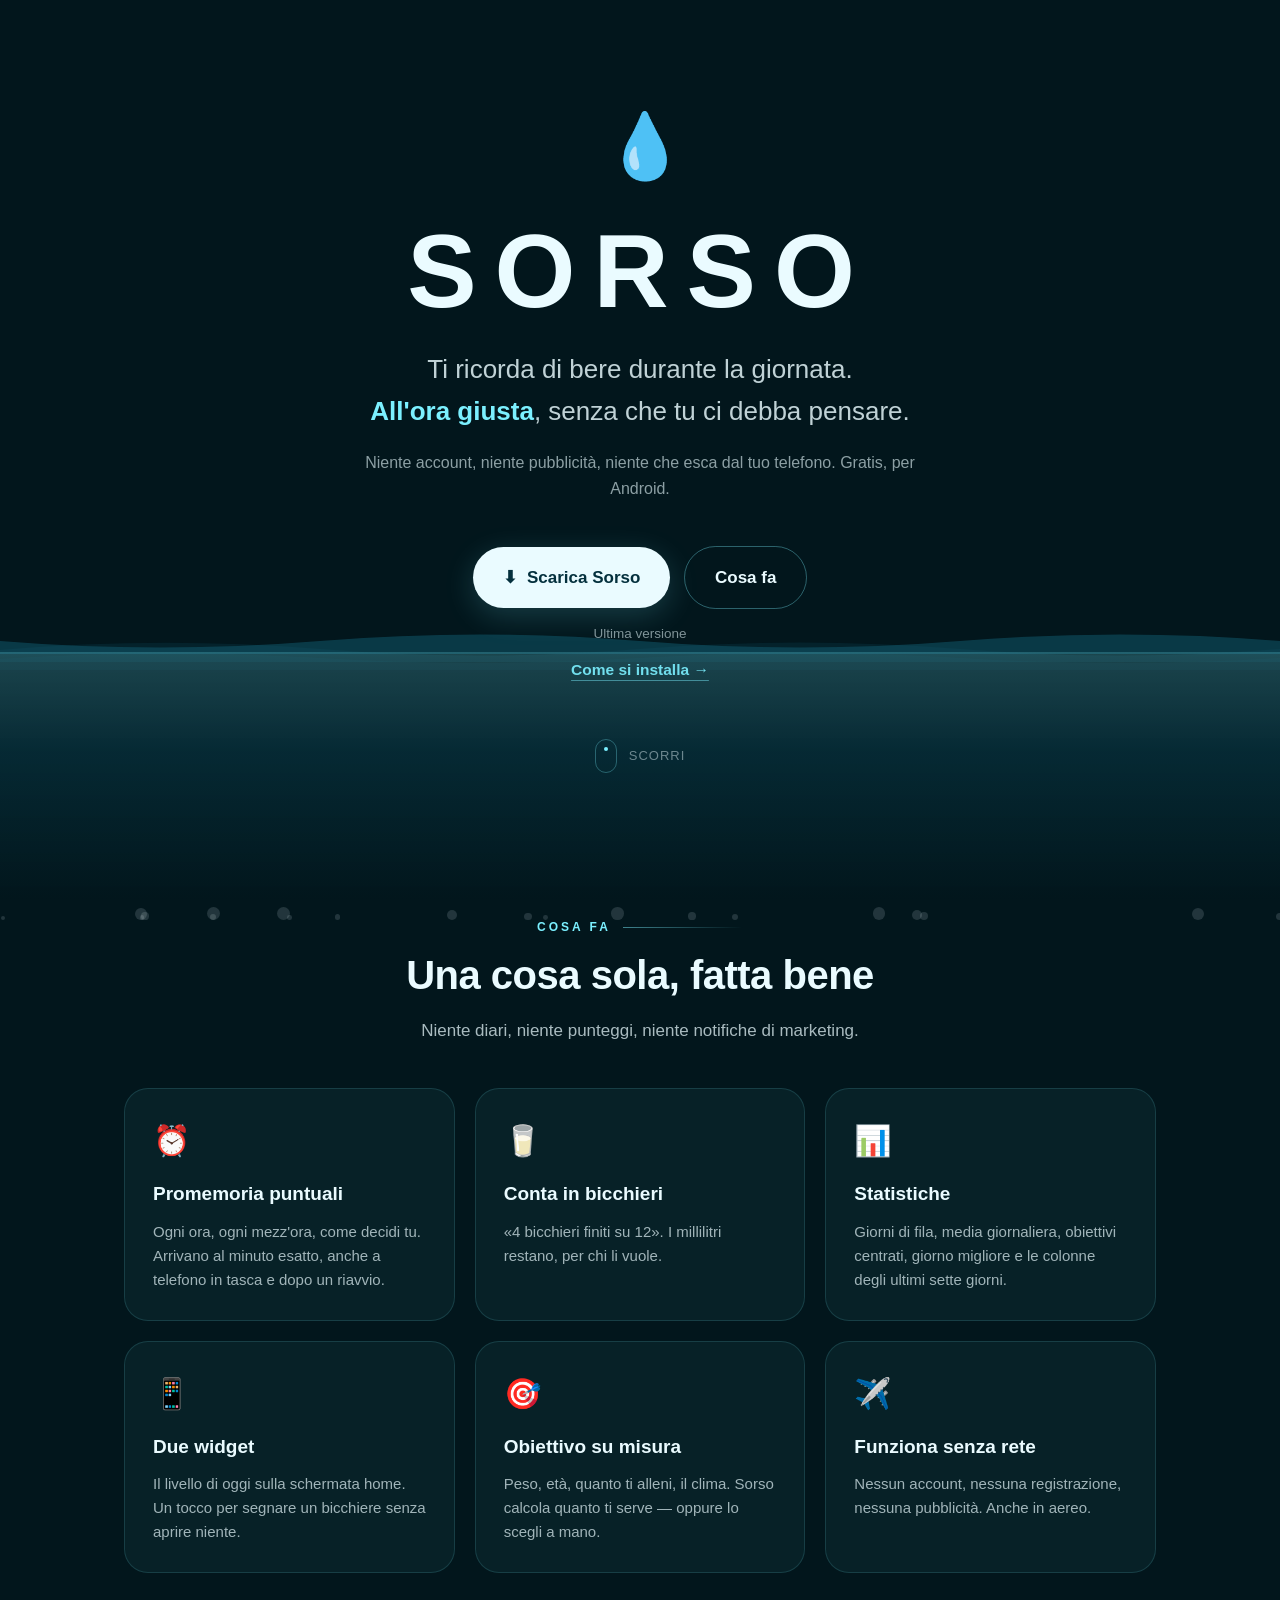
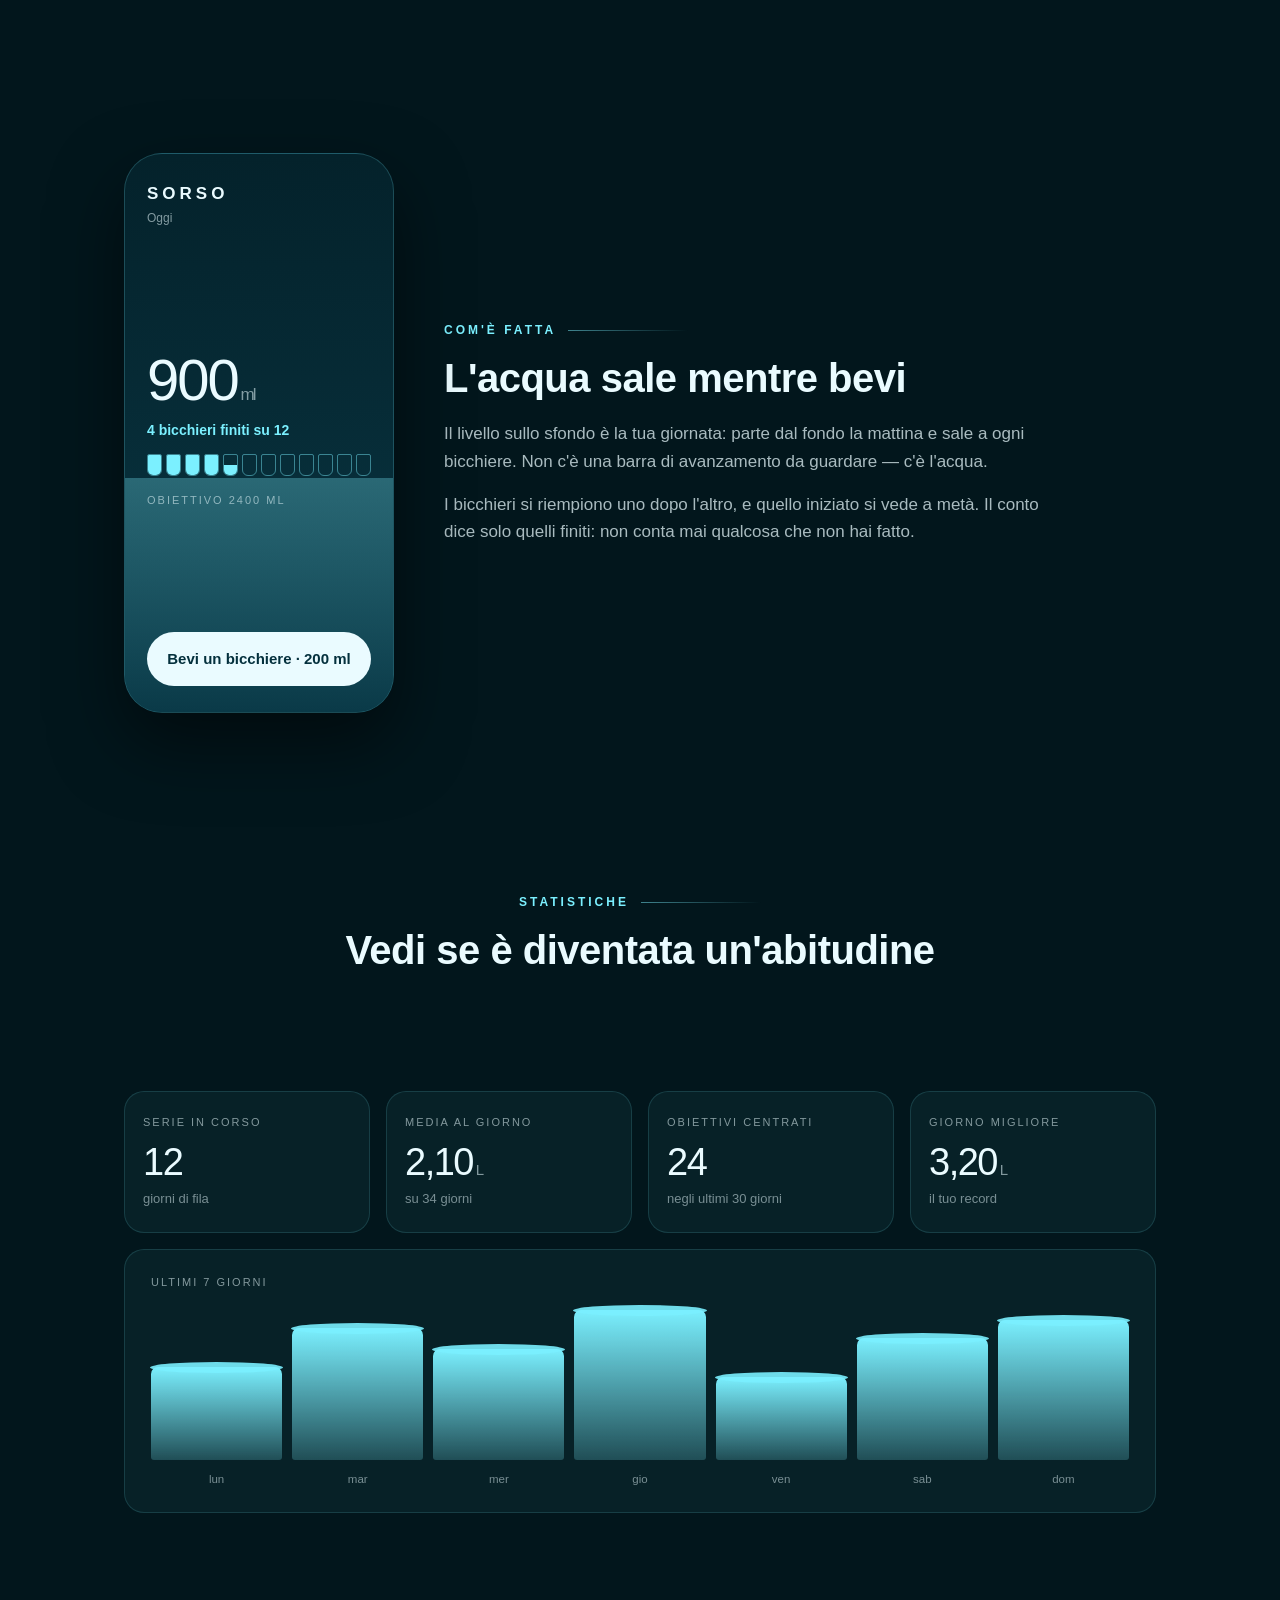
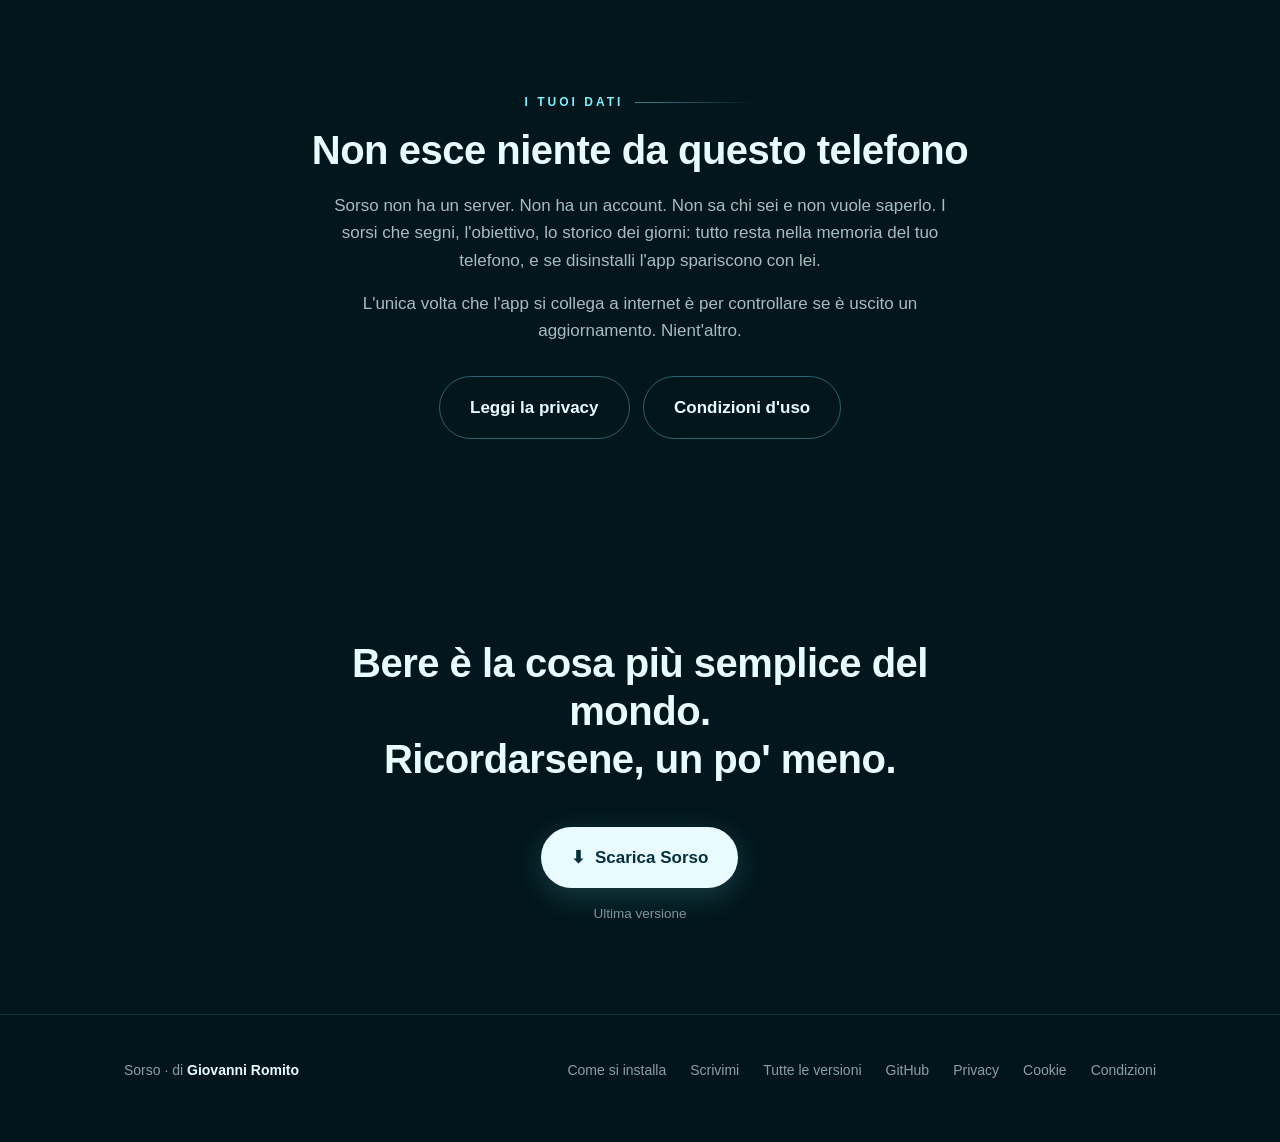
==== commit 6005bb01: "Sotto il pulsante restano versione e peso, e il rimando all'installazione si vede" ====
--- a/index.html
+++ b/index.html
@@ -297,14 +297,14 @@
        che stira i figli — e la sottolineatura diventa un filo che attraversa
        tutto lo schermo, indistinguibile da un separatore. */
     display:inline-block;align-self:center;max-width:100%;
-    margin-top:10px;font-size:14px;
-    color:rgba(234,251,255,.62);
+    margin-top:14px;font-size:15.5px;font-weight:600;
+    color:rgba(123,240,255,.9);
     /* Sottolineatura del testo, non del riquadro: andando a capo, un bordo
        inferiore finirebbe sotto la seconda riga e sembrerebbe un separatore. */
-    text-decoration:underline;text-decoration-color:rgba(123,240,255,.3);
+    text-decoration:underline;text-decoration-color:rgba(123,240,255,.45);
     text-underline-offset:5px;transition:color .2s,text-decoration-color .2s
   }
-  .come-si-installa:hover{color:var(--glow);text-decoration-color:var(--glow)}
+  .come-si-installa:hover{color:var(--schiuma);text-decoration-color:var(--schiuma)}
 
   /* Il segnale che si può scorrere: un puntino che scende e torna su. */
   .scorri-giu{
@@ -596,8 +596,8 @@
       </a>
       <a class="btn vuoto magnete" href="#cosa-fa">Cosa fa</a>
     </div>
-    <p class="dettaglio-download rivela d4" id="dettaglio">Ultima versione su GitHub · Android 8 o superiore</p>
-    <a class="come-si-installa rivela d4" href="installa.html">Non sai come si installa un file .apk? Te lo spiego qui →</a>
+    <p class="dettaglio-download rivela d4" id="dettaglio">Ultima versione</p>
+    <a class="come-si-installa rivela d4" href="installa.html">Come si installa →</a>
 
     <div class="scorri-giu rivela d4">
       <div class="tubo"></div>
@@ -765,7 +765,7 @@
         <span class="freccia">⬇</span> Scarica Sorso
       </a>
     </div>
-    <p class="dettaglio-download rivela d3" id="dettaglio2" style="text-align:center">Gratis · Android 8 o superiore</p>
+    <p class="dettaglio-download rivela d3" id="dettaglio2" style="text-align:center">Ultima versione</p>
   </div>
 </main>
 
@@ -975,15 +975,15 @@
     const apk = (rel.assets || []).find(a => a.name.toLowerCase().endsWith('.apk'));
     if (!apk || !scaricoAttendibile(apk.browser_download_url)) return;
     const mb = (apk.size / 1048576).toFixed(1).replace('.', ',');
-    const data = new Date(rel.published_at).toLocaleDateString('it-IT',
-      { day: 'numeric', month: 'long', year: 'numeric' });
     for (const id of ['scarica', 'scarica2']) {
       document.getElementById(id).href = apk.browser_download_url;
     }
-    document.getElementById('dettaglio').textContent =
-      `Versione ${rel.tag_name.split('-').pop()} · ${mb} MB · ${data} · Android 8 o superiore`;
-    document.getElementById('dettaglio2').textContent =
-      `Versione ${rel.tag_name.split('-').pop()} · gratis · Android 8 o superiore`;
+    // Due sole informazioni. La data di pubblicazione e «Android 8 o superiore»
+    // c'erano, ma nessuno le sta cercando in quel punto: mandavano la riga a capo
+    // e facevano sembrare complicato il gesto più semplice della pagina.
+    const riga = `Versione ${rel.tag_name.split('-').pop()} · ${mb} MB`;
+    document.getElementById('dettaglio').textContent = riga;
+    document.getElementById('dettaglio2').textContent = riga;
   })
   .catch(() => { /* senza rete restano i link alla pagina delle versioni */ });
 </script>
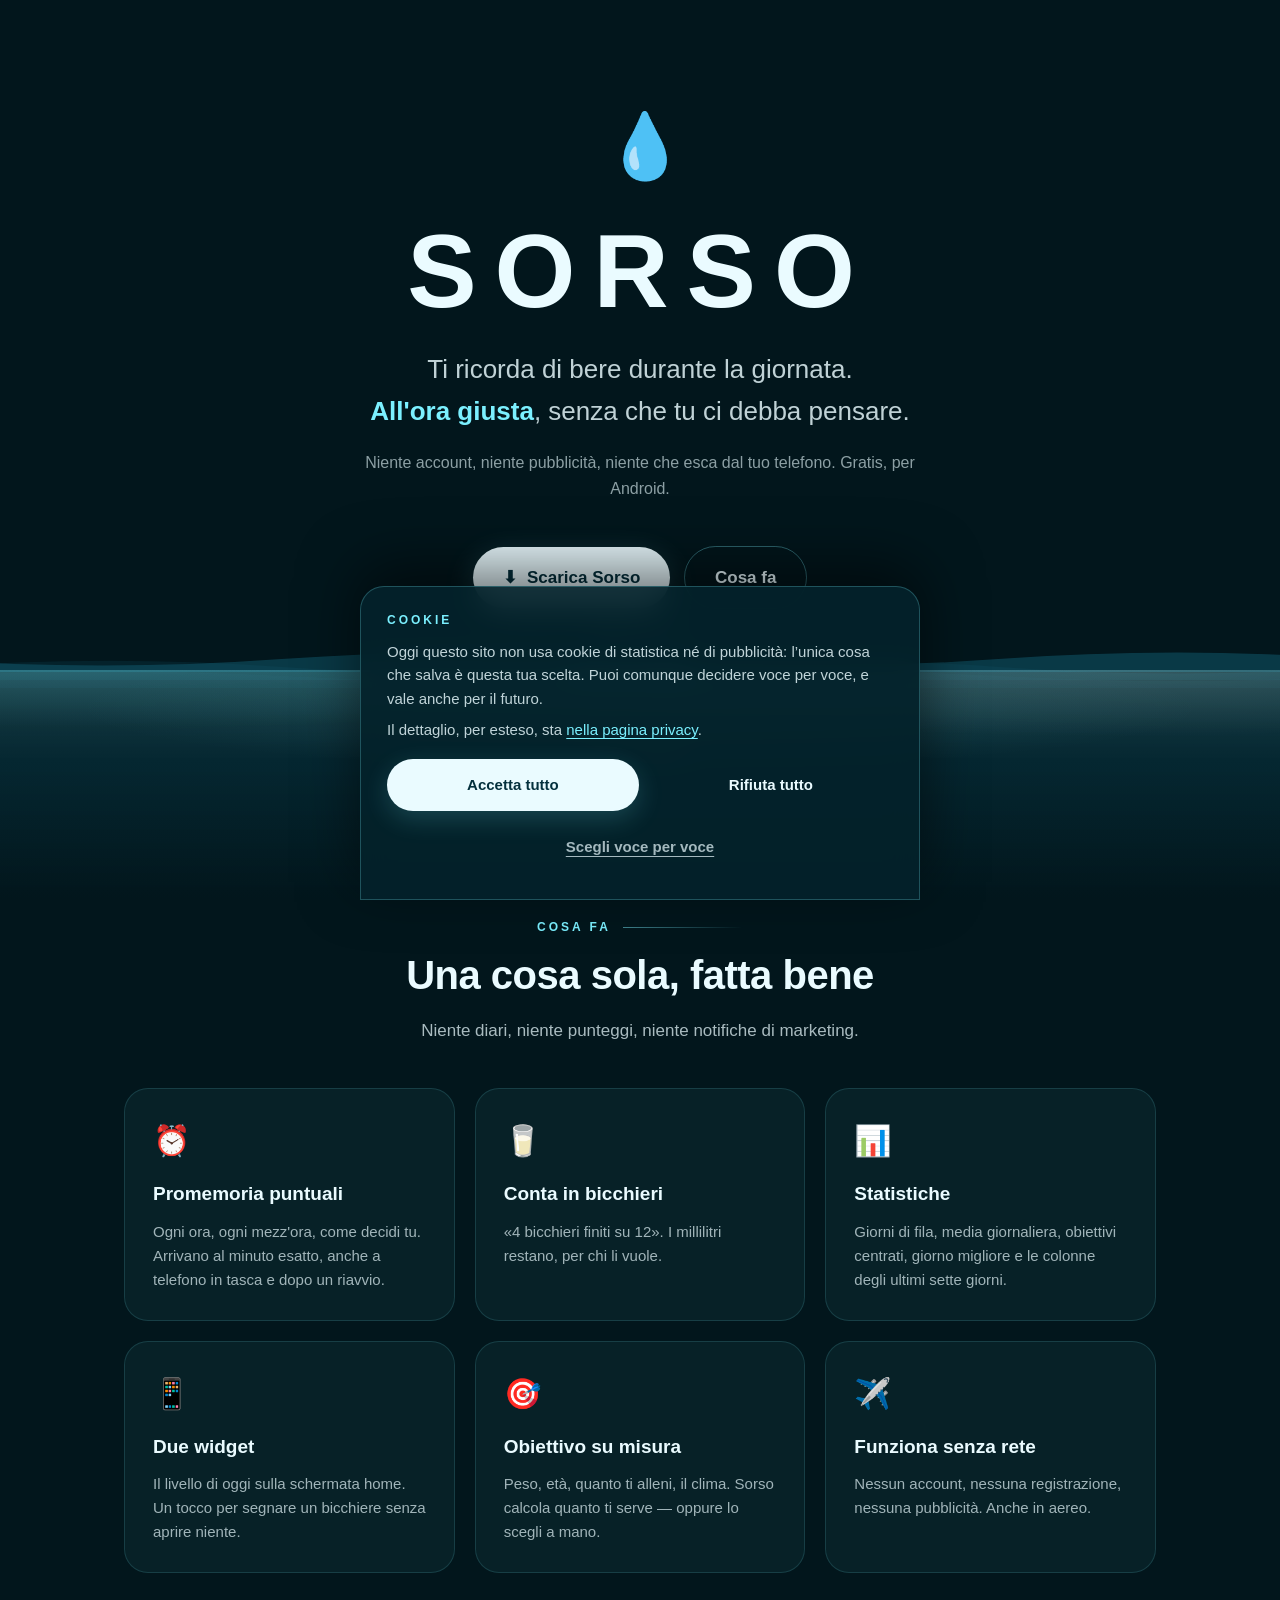
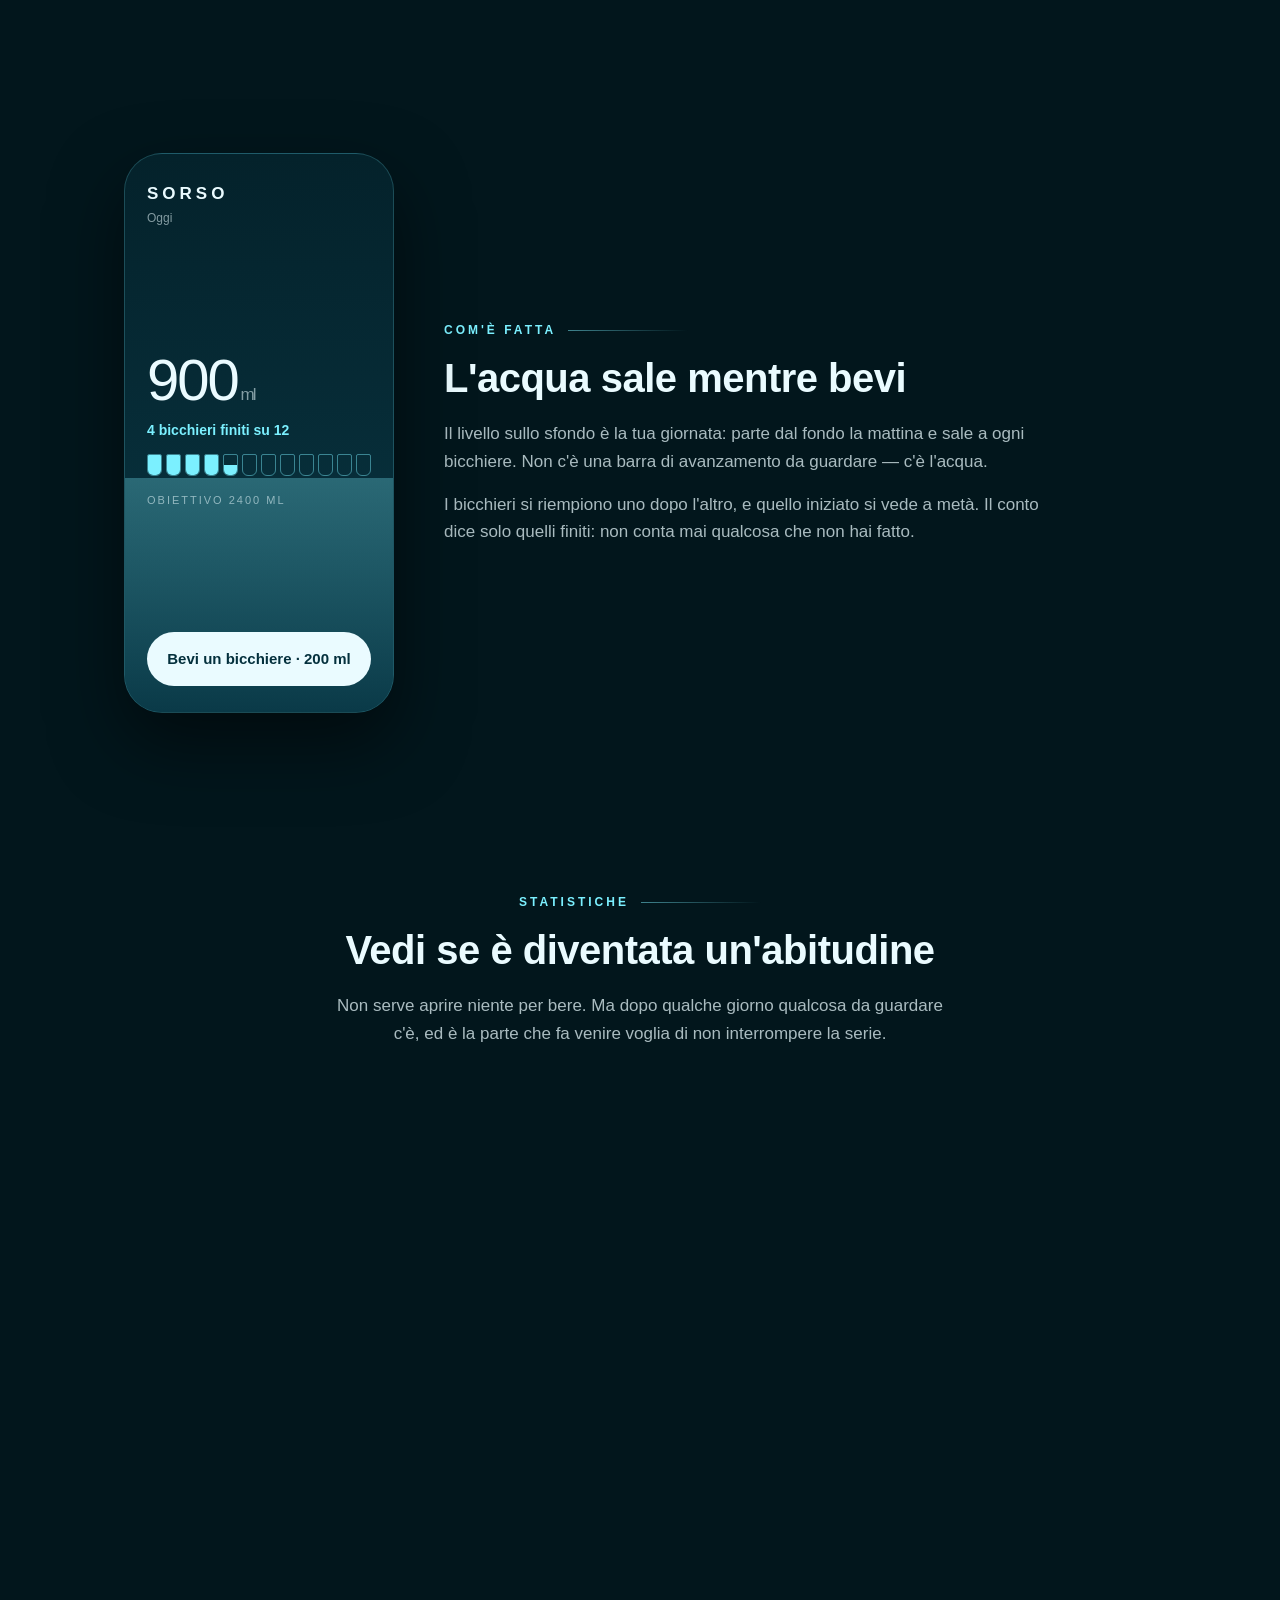
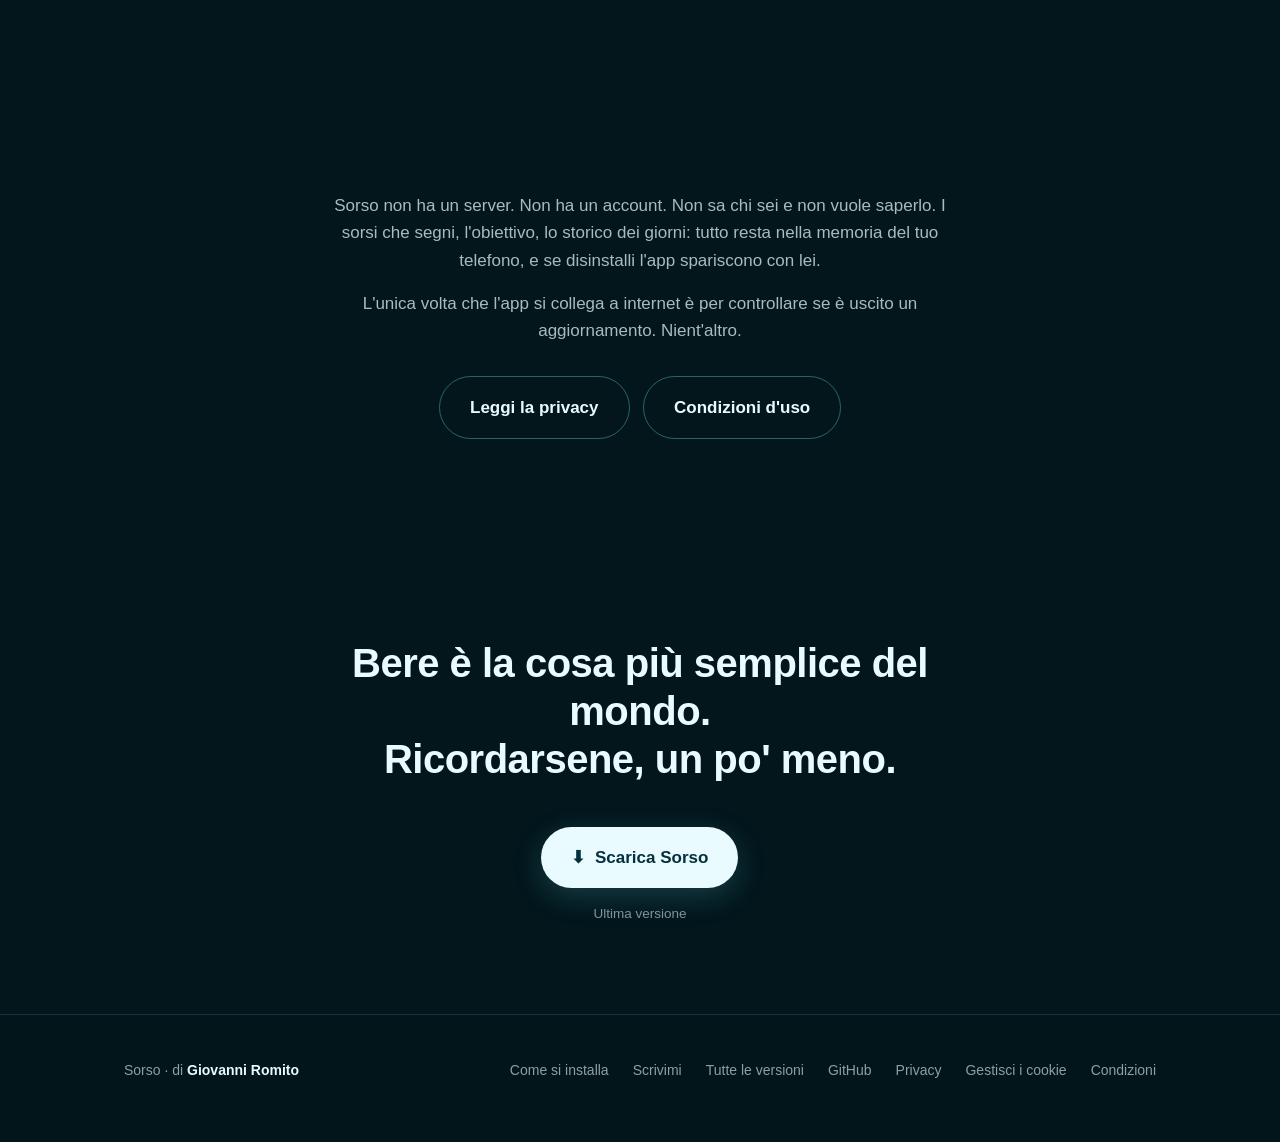
==== commit 78ab8bfc: "Le stesse animazioni su tutte le pagine, e un pannello cookie con le sue voci" ====
--- a/index.html
+++ b/index.html
@@ -24,7 +24,7 @@
 -->
 <meta http-equiv="Content-Security-Policy" content="
   default-src 'none';
-  script-src 'unsafe-inline';
+  script-src 'self' 'unsafe-inline';
   style-src 'self' 'unsafe-inline';
   img-src 'self' data:;
   connect-src https://api.github.com;
@@ -50,6 +50,7 @@
 
 <meta name="theme-color" content="#02161C">
 <link rel="icon" href="data:image/svg+xml,<svg xmlns='http://www.w3.org/2000/svg' viewBox='0 0 100 100'><text y='.9em' font-size='90'>💧</text></svg>">
+<link rel="stylesheet" href="comune.css">
 <style>
   :root{
     --abisso:#04222B; --abisso2:#0A3A48; --fondo:#02161C;
@@ -74,78 +75,7 @@
      margine automatico. */
   .wrap{max-width:1080px;margin:0 auto;padding-left:24px;padding-right:24px}
 
-  /* ============ LA BARRA CHE SI RIEMPIE ============
-     In cima, sottile: dice quanto manca alla fine della pagina, e lo dice
-     riempiendosi d'acqua invece che con una percentuale. */
-  .avanzamento{position:fixed;top:0;left:0;right:0;height:3px;z-index:20;pointer-events:none}
-  .avanzamento i{
-    display:block;height:100%;width:calc(var(--salita) * 100%);
-    background:linear-gradient(90deg,#12586B,var(--glow));
-    box-shadow:0 0 14px rgba(123,240,255,.55)
-  }
-
-  /* ============ ACQUA ANIMATA ============
-     Il mare non è un fondale fermo: sale mentre scorri, come nell'app sale
-     mentre bevi. È la stessa idea, ed è il motivo per cui non c'è nessuna
-     barra di avanzamento da guardare. */
-  /* Parte bassa e arriva a coprire quasi tutto: scorrere la pagina fino in fondo è
-     come finire la giornata nell'app, dove l'acqua sale a ogni bicchiere fino a
-     riempire lo schermo. Il testo resta sopra e leggibile perché il mare è
-     trasparente e `main` sta su un piano più alto. */
-  .mare{
-    position:fixed;left:0;right:0;bottom:0;z-index:0;pointer-events:none;
-    height:calc(30vh + var(--salita) * 54vh);
-    transition:height .25s linear
-  }
-  /* Il respiro: tutta la massa d'acqua sale e scende di pochi pixel, lentamente.
-     Da solo non si nota — è quello che fa sembrare vivo il resto. */
-  .mare .respiro{position:absolute;inset:0;animation:respira 11s ease-in-out infinite}
-  @keyframes respira{0%,100%{transform:translateY(0)}50%{transform:translateY(-7px)}}
-  .mare .corpo{
-    position:absolute;left:0;right:0;bottom:0;top:22px;
-    background:linear-gradient(180deg,rgba(123,240,255,.22) 0%,rgba(10,58,72,.55) 40%,rgba(2,22,28,.85) 100%);
-  }
-  .onda{position:absolute;left:0;bottom:calc(100% - 24px);width:200%;height:26px}
-  .onda svg{display:block;width:50%;height:26px;float:left}
-  .onda.a{animation:scorri 14s linear infinite;opacity:.55}
-  .onda.b{animation:scorri 21s linear infinite reverse;opacity:.35;bottom:calc(100% - 32px)}
-  .onda.c{animation:scorri 30s linear infinite;opacity:.2;bottom:calc(100% - 40px)}
-  @keyframes scorri{from{transform:translateX(0)}to{transform:translateX(-50%)}}
-
-  .bolla{
-    position:absolute;bottom:-20px;border-radius:50%;
-    background:rgba(234,251,255,.14);animation:sali linear infinite
-  }
-  @keyframes sali{
-    0%{transform:translateY(0) translateX(0);opacity:0}
-    10%{opacity:.8}
-    50%{transform:translateY(-20vh) translateX(10px)}
-    100%{transform:translateY(-44vh) translateX(-6px);opacity:0}
-  }
-
   main{position:relative;z-index:1}
-
-  /* ============ SOTT'ACQUA, DAPPERTUTTO ============
-     Le bollicine non stanno solo dentro il mare in fondo: salgono per tutta la
-     pagina, piano, con una deriva laterale. È il dettaglio che fa capire in un
-     istante che non si sta guardando l'ennesimo sito scuro, ma qualcosa di
-     immerso. Poche e grandi diverse, altrimenti diventa una nevicata. */
-  .bolle-ambiente{position:fixed;inset:0;z-index:0;pointer-events:none;overflow:hidden}
-  .bolla-a{
-    position:absolute;bottom:-60px;border-radius:50%;
-    background:radial-gradient(circle at 32% 27%,
-      rgba(234,251,255,.42), rgba(123,240,255,.10) 55%, rgba(123,240,255,.02) 100%);
-    border:1px solid rgba(234,251,255,.10);
-    animation:risali linear infinite
-  }
-  @keyframes risali{
-    0%{transform:translate3d(0,0,0) scale(.8);opacity:0}
-    9%{opacity:.6}
-    35%{transform:translate3d(16px,-34vh,0) scale(1)}
-    65%{transform:translate3d(-14px,-68vh,0) scale(1.04)}
-    90%{opacity:.3}
-    100%{transform:translate3d(8px,-112vh,0) scale(1.12);opacity:0}
-  }
 
   /* Il cerchio che si allarga dove la goccia tocca: l'unico modo per far capire
      che quella non è un'icona, ma acqua che cade. */
@@ -165,39 +95,6 @@
     70%{opacity:.1}
     100%{transform:scale(2.6) scaleY(.26);opacity:0}
   }
-
-  /* Il tocco lascia un cerchio, come un dito nell'acqua. */
-  .tocco{
-    position:fixed;width:12px;height:12px;margin:-6px 0 0 -6px;
-    border:1.5px solid rgba(123,240,255,.65);border-radius:50%;
-    pointer-events:none;z-index:30;animation:tocco-onda .75s ease-out forwards
-  }
-  @keyframes tocco-onda{to{transform:scale(10) scaleY(.85);opacity:0}}
-
-  /* La bollicina che sfugge da un pulsante quando ci passi sopra. */
-  .sfiato{
-    position:fixed;border-radius:50%;pointer-events:none;z-index:25;
-    background:radial-gradient(circle at 32% 27%,rgba(234,251,255,.75),rgba(123,240,255,.2) 60%,transparent);
-    animation:sfiata 1.25s ease-out forwards
-  }
-  @keyframes sfiata{
-    0%{transform:translate(0,0) scale(.5);opacity:0}
-    18%{opacity:.9}
-    100%{transform:translate(var(--dx,0),-86px) scale(1.15);opacity:0}
-  }
-
-  /* ============ RIVELAZIONE ALLO SCORRIMENTO ============
-     Ogni blocco entra quando arriva il suo turno. Serve a dare un ritmo alla
-     lettura: senza, la pagina è un muro che compare tutto insieme.
-     I blocchi non scivolano: **risalgono**, con un filo di rimbalzo alla fine, come
-     una cosa leggera che torna a galla. È la stessa curva dei pulsanti dell'app. */
-  .rivela{
-    opacity:0;transform:translateY(38px) scale(.985);
-    transition:opacity .8s cubic-bezier(.22,1.12,.36,1), transform .8s cubic-bezier(.22,1.12,.36,1)
-  }
-  .rivela.dentro{opacity:1;transform:none}
-  .rivela.d1{transition-delay:.08s} .rivela.d2{transition-delay:.16s}
-  .rivela.d3{transition-delay:.24s} .rivela.d4{transition-delay:.32s}
 
   /* ============ APERTURA ============ */
   /* Tutto in mezzo. Allineata a sinistra, su uno schermo da 27 pollici l'apertura
@@ -524,9 +421,6 @@
     .btn{justify-content:center}
     .scorri-giu{display:none}
     .vetrina{gap:34px}
-    /* Sullo schermo stretto l'apertura è più corta e il mare arrivava a
-       tagliare in due il pulsante: qui parte più basso, ma sale lo stesso. */
-    .mare{height:calc(22vh + var(--salita) * 48vh)}
     .chiusura{padding-top:80px;padding-bottom:70px}
     .carta{padding:24px}
     /* Il piede in colonna: affiancati, i cinque link finivano a capo a metà
@@ -540,7 +434,6 @@
      animazioni danno la nausea. */
   @media (prefers-reduced-motion:reduce){
     *,*::before,*::after{animation:none !important;transition:none !important}
-    .rivela{opacity:1;transform:none}
     .bicchiere i{height:var(--h,0)}
     .colonne i{height:var(--h,0)}
     h1 span{opacity:1;transform:none}
@@ -741,7 +634,7 @@
   <!-- ============ PRIVACY ============ -->
   <section class="wrap centrata">
     <p class="titolo rivela">I tuoi dati</p>
-    <h2 class="rivela d1">Non esce niente da questo telefono</h2>
+    <h2 class="rivela d1">Niente esce dal tuo telefono</h2>
     <p class="testo rivela d2">
       Sorso non ha un server. Non ha un account. Non sa chi sei e non vuole saperlo.
       I sorsi che segni, l'obiettivo, lo storico dei giorni: tutto resta nella memoria del
@@ -778,14 +671,16 @@
       <a href="https://github.com/sorsoapp/sorso-releases/releases">Tutte le versioni</a>
       <a href="https://github.com/sorsoapp">GitHub</a>
       <a href="privacy.html">Privacy</a>
-      <a href="privacy.html#cookie">Cookie</a>
+      <a href="privacy.html#cookie" data-cookie>Gestisci i cookie</a>
       <a href="condizioni.html">Condizioni</a>
     </div>
   </div>
 </footer>
 
 <script>
-const fermo = matchMedia('(prefers-reduced-motion: reduce)').matches;
+// `menoMoto` è la copia locale della stessa domanda che fa comune.js: due file
+// diversi non possono dichiarare la stessa costante globale.
+const menoMoto = matchMedia('(prefers-reduced-motion: reduce)').matches;
 
 // ---- il nome, lettera per lettera ----------------------------------------
 const nome = document.getElementById('nome');
@@ -799,85 +694,7 @@
 });
 // Il riflesso parte solo quando l'ultima lettera è atterrata: prima si
 // accavallerebbe con la caduta e sembrerebbe un disturbo del video.
-if (!fermo) setTimeout(() => nome.classList.add('lucido'), 350 + parola.length * 90 + 800);
-
-// ---- le bollicine che attraversano tutta la pagina -----------------------
-// Diciotto, non di più: contate a occhio su uno schermo grande sono già tante da
-// far sembrare l'aria densa, e poche abbastanza da non pesare sullo scorrimento.
-if (!fermo) {
-  const ambiente = document.getElementById('bolle-ambiente');
-  for (let i = 0; i < 18; i++) {
-    const b = document.createElement('div');
-    const d = 5 + Math.random() * 18;
-    b.className = 'bolla-a';
-    b.style.width = b.style.height = d + 'px';
-    b.style.left = Math.random() * 100 + '%';
-    // Le grandi salgono più lente: è il contrario dell'intuito, ma è come si
-    // muovono davvero, e a occhio la differenza si sente.
-    b.style.animationDuration = (16 + d * 0.9 + Math.random() * 10) + 's';
-    b.style.animationDelay = (-Math.random() * 26) + 's';
-    ambiente.appendChild(b);
-  }
-}
-
-// ---- il cerchio che si allarga dove tocchi -------------------------------
-if (!fermo) {
-  addEventListener('pointerdown', e => {
-    const c = document.createElement('span');
-    c.className = 'tocco';
-    c.style.left = e.clientX + 'px';
-    c.style.top = e.clientY + 'px';
-    document.body.appendChild(c);
-    c.addEventListener('animationend', () => c.remove());
-  }, { passive: true });
-}
-
-// ---- i pulsanti perdono bollicine quando ci passi sopra ------------------
-if (!fermo && matchMedia('(hover: hover)').matches) {
-  document.querySelectorAll('.btn').forEach(b => {
-    let ultimo = 0;
-    b.addEventListener('pointermove', e => {
-      // Una ogni 120 ms: senza freno, muovendo il mouse ne uscirebbero centinaia.
-      const ora = performance.now();
-      if (ora - ultimo < 120) return;
-      ultimo = ora;
-      const r = b.getBoundingClientRect();
-      const s = document.createElement('span');
-      const d = 4 + Math.random() * 7;
-      s.className = 'sfiato';
-      s.style.width = s.style.height = d + 'px';
-      s.style.left = (r.left + Math.random() * r.width) + 'px';
-      s.style.top = (r.top + r.height * 0.65) + 'px';
-      s.style.setProperty('--dx', (Math.random() * 26 - 13) + 'px');
-      document.body.appendChild(s);
-      s.addEventListener('animationend', () => s.remove());
-    });
-  });
-}
-
-// ---- bollicine che salgono dal fondo -------------------------------------
-const contenitore = document.getElementById('bolle');
-for (let i = 0; i < 20; i++) {
-  const b = document.createElement('div');
-  const d = 4 + Math.random() * 9;
-  b.className = 'bolla';
-  b.style.width = b.style.height = d + 'px';
-  b.style.left = Math.random() * 100 + '%';
-  b.style.animationDuration = (7 + Math.random() * 9) + 's';
-  b.style.animationDelay = (Math.random() * 9) + 's';
-  contenitore.appendChild(b);
-}
-
-// ---- ogni blocco entra quando arriva il suo turno -------------------------
-const osservatore = new IntersectionObserver((voci) => {
-  for (const v of voci) {
-    if (!v.isIntersecting) continue;
-    v.target.classList.add('dentro');
-    osservatore.unobserve(v.target);          // una volta sola: non deve lampeggiare
-    if (v.target.id === 'telefono') accendiTelefono();
-  }
-}, { threshold: 0.18, rootMargin: '0px 0px -60px 0px' });
-document.querySelectorAll('.rivela').forEach(e => osservatore.observe(e));
+if (!menoMoto) setTimeout(() => nome.classList.add('lucido'), 350 + parola.length * 90 + 800);
 
 // ---- il telefono si accende quando lo si guarda --------------------------
 // Il numero sale da zero e l'acqua dentro lo schermo si alza insieme: è la
@@ -885,7 +702,7 @@
 function accendiTelefono() {
   const acqua = document.getElementById('acqua-tel');
   const cifra = document.getElementById('conteggio');
-  if (fermo) { cifra.textContent = '900'; return; }
+  if (menoMoto) { cifra.textContent = '900'; return; }
   acqua.style.height = '20%';
   requestAnimationFrame(() => { acqua.style.height = '42%'; });
 
@@ -898,21 +715,6 @@
   })(inizio);
 }
 
-// ---- l'acqua sale mentre si scorre ---------------------------------------
-let inCoda = false;
-function suScorrimento() {
-  const max = document.documentElement.scrollHeight - innerHeight;
-  const p = max > 0 ? Math.min(1, scrollY / max) : 0;
-  document.documentElement.style.setProperty('--salita', p.toFixed(4));
-  inCoda = false;
-}
-addEventListener('scroll', () => {
-  if (inCoda) return;
-  inCoda = true;
-  requestAnimationFrame(suScorrimento);
-}, { passive: true });
-suScorrimento();
-
 // ---- la torcia che segue il puntatore sulle carte ------------------------
 document.querySelectorAll('.carta').forEach(c => {
   c.addEventListener('pointermove', e => {
@@ -924,8 +726,9 @@
 
 // ---- il telefono si gira verso di te -------------------------------------
 const tel = document.getElementById('telefono');
+tel.addEventListener('entrato', accendiTelefono);
 const vetrina = document.querySelector('.vetrina');
-if (!fermo) {
+if (!menoMoto) {
   vetrina.addEventListener('pointermove', e => {
     const r = vetrina.getBoundingClientRect();
     const x = (e.clientX - r.left) / r.width - 0.5;
@@ -933,21 +736,6 @@
     tel.style.transform = `rotateY(${x * 15}deg) rotateX(${-y * 12}deg) scale(1.02)`;
   });
   vetrina.addEventListener('pointerleave', () => { tel.style.transform = ''; });
-}
-
-// ---- i pulsanti si lasciano attrarre -------------------------------------
-// Pochi pixel, non di più: abbastanza da sentirlo, non tanto da far mancare il
-// bersaglio a chi punta col mouse.
-if (!fermo && matchMedia('(hover: hover)').matches) {
-  document.querySelectorAll('.magnete').forEach(b => {
-    b.addEventListener('pointermove', e => {
-      const r = b.getBoundingClientRect();
-      const x = (e.clientX - r.left - r.width / 2) * 0.18;
-      const y = (e.clientY - r.top - r.height / 2) * 0.28;
-      b.style.transform = `translate(${x}px, ${y - 3}px)`;
-    });
-    b.addEventListener('pointerleave', () => { b.style.transform = ''; });
-  });
 }
 
 // ---- il pulsante scarica punta sempre all'ultima versione ----------------
@@ -987,5 +775,6 @@
   })
   .catch(() => { /* senza rete restano i link alla pagina delle versioni */ });
 </script>
+<script src="comune.js"></script>
 </body>
 </html>
--- a/comune.css
+++ b/comune.css
@@ -0,0 +1,228 @@
+/* Quello che tutte le pagine hanno in comune: l'acqua, le bollicine, il cerchio
+   del tocco, l'ingresso dei blocchi e il pannello dei cookie.
+   Stava dentro index.html. Portarlo qui è ciò che rende le pagine di testo
+   indistinguibili dalla prima: una regola sola, quattro pagine. */
+
+:root{
+  --abisso:#04222B; --abisso2:#0A3A48; --fondo:#02161C;
+  --schiuma:#EAFBFF; --glow:#7BF0FF; --ink:#04303D;
+  /* Quanto è salita l'acqua: 0 in cima alla pagina, 1 in fondo. */
+  --salita:0;
+}
+
+/* ============ LA BARRA CHE SI RIEMPIE ============ */
+.avanzamento{position:fixed;top:0;left:0;right:0;height:3px;z-index:20;pointer-events:none}
+.avanzamento i{
+  display:block;height:100%;width:calc(var(--salita) * 100%);
+  background:linear-gradient(90deg,#12586B,var(--glow));
+  box-shadow:0 0 14px rgba(123,240,255,.55)
+}
+
+/* ============ IL MARE ============
+   Parte basso e arriva quasi in cima: chi finisce di leggere una pagina di Sorso
+   è sott'acqua, esattamente come nell'app quando la giornata è completa. Il testo
+   resta leggibile perché il mare è trasparente e i contenuti stanno su un piano
+   più alto. */
+.mare{
+  /* Più larga dello schermo: la spinta la fa inclinare di una frazione di grado,
+     e senza il margine si vedrebbero gli angoli scoperti. */
+  position:fixed;left:-6%;right:-6%;width:112%;bottom:0;z-index:0;pointer-events:none;
+  height:calc(28vh + var(--salita) * 66vh);
+  transition:height .25s linear, transform .45s cubic-bezier(.2,.9,.3,1);
+  /* --spinta arriva da comune.js: è quanto forte stai scorrendo, con segno.
+     L'acqua se ne accorge e si sbilancia, come in un bicchiere che si muove. */
+  transform:translateY(calc(var(--spinta,0) * -14px)) rotate(calc(var(--spinta,0) * .45deg))
+}
+.mare .respiro{position:absolute;inset:0;animation:respira 11s ease-in-out infinite}
+@keyframes respira{0%,100%{transform:translateY(0)}50%{transform:translateY(-7px)}}
+.mare .corpo{
+  position:absolute;left:0;right:0;bottom:0;top:22px;overflow:hidden;
+  background:linear-gradient(180deg,rgba(123,240,255,.2) 0%,rgba(10,58,72,.5) 38%,rgba(2,22,28,.86) 100%);
+}
+/* I riflessi sotto il pelo dell'acqua: due chiazze di luce che vanno e vengono
+   piano. Sono la ragione per cui, da fermo, il fondo non sembra una figura. */
+.mare .corpo::after{
+  content:'';position:absolute;inset:-10% -20%;pointer-events:none;
+  background:
+    radial-gradient(55% 42% at 22% 0%, rgba(123,240,255,.20), transparent 70%),
+    radial-gradient(42% 34% at 74% 8%, rgba(234,251,255,.13), transparent 72%),
+    radial-gradient(38% 30% at 50% 22%, rgba(123,240,255,.10), transparent 74%);
+  animation:luccichio 17s ease-in-out infinite alternate
+}
+@keyframes luccichio{
+  0%{transform:translateX(-5%) scaleY(1)}
+  50%{transform:translateX(2%) scaleY(1.12)}
+  100%{transform:translateX(6%) scaleY(.94)}
+}
+
+.onda{position:absolute;left:0;bottom:calc(100% - 24px);width:200%;height:26px}
+.onda svg{display:block;width:50%;height:26px;float:left}
+/* Due animazioni per onda: `scorri` muove in orizzontale con `transform`,
+   `dondola` alza e abbassa con `translate`. Sono proprietà distinte, quindi si
+   sommano invece di annullarsi — con due `transform` la seconda avrebbe vinto. */
+.onda.a{animation:scorri 14s linear infinite, dondola 5.5s ease-in-out infinite;opacity:.55}
+.onda.b{animation:scorri 21s linear infinite reverse, dondola 7.5s ease-in-out -2s infinite;opacity:.35;bottom:calc(100% - 32px)}
+.onda.c{animation:scorri 30s linear infinite, dondola 9.5s ease-in-out -4s infinite;opacity:.2;bottom:calc(100% - 40px)}
+@keyframes scorri{from{transform:translateX(0)}to{transform:translateX(-50%)}}
+@keyframes dondola{0%,100%{translate:0 0}50%{translate:0 -6px}}
+
+.bolla{
+  position:absolute;bottom:-20px;border-radius:50%;
+  background:rgba(234,251,255,.14);animation:sali linear infinite
+}
+@keyframes sali{
+  0%{transform:translateY(0) translateX(0);opacity:0}
+  10%{opacity:.8}
+  50%{transform:translateY(-20vh) translateX(10px)}
+  100%{transform:translateY(-44vh) translateX(-6px);opacity:0}
+}
+
+/* ============ BOLLICINE SU TUTTA LA PAGINA ============ */
+.bolle-ambiente{position:fixed;inset:0;z-index:0;pointer-events:none;overflow:hidden}
+.bolla-a{
+  position:absolute;bottom:-60px;border-radius:50%;
+  background:radial-gradient(circle at 32% 27%,
+    rgba(234,251,255,.42), rgba(123,240,255,.10) 55%, rgba(123,240,255,.02) 100%);
+  border:1px solid rgba(234,251,255,.10);
+  animation:risali linear infinite
+}
+@keyframes risali{
+  0%{transform:translate3d(0,0,0) scale(.8);opacity:0}
+  9%{opacity:.6}
+  35%{transform:translate3d(16px,-34vh,0) scale(1)}
+  65%{transform:translate3d(-14px,-68vh,0) scale(1.04)}
+  90%{opacity:.3}
+  100%{transform:translate3d(8px,-112vh,0) scale(1.12);opacity:0}
+}
+
+/* ============ IL TOCCO ============ */
+.tocco{
+  position:fixed;width:12px;height:12px;margin:-6px 0 0 -6px;
+  border:1.5px solid rgba(123,240,255,.65);border-radius:50%;
+  pointer-events:none;z-index:30;animation:tocco-onda .75s ease-out forwards
+}
+@keyframes tocco-onda{to{transform:scale(10) scaleY(.85);opacity:0}}
+
+/* La bollicina che sfugge da un pulsante quando ci passi sopra. */
+.sfiato{
+  position:fixed;border-radius:50%;pointer-events:none;z-index:25;
+  background:radial-gradient(circle at 32% 27%,rgba(234,251,255,.75),rgba(123,240,255,.2) 60%,transparent);
+  animation:sfiata 1.25s ease-out forwards
+}
+@keyframes sfiata{
+  0%{transform:translate(0,0) scale(.5);opacity:0}
+  18%{opacity:.9}
+  100%{transform:translate(var(--dx,0),-86px) scale(1.15);opacity:0}
+}
+
+/* ============ INGRESSO DEI BLOCCHI ============
+   Non scivolano: risalgono, con un filo di rimbalzo, come cose leggere che
+   tornano a galla. */
+.rivela{
+  opacity:0;transform:translateY(38px) scale(.985);
+  transition:opacity .8s cubic-bezier(.22,1.12,.36,1), transform .8s cubic-bezier(.22,1.12,.36,1)
+}
+.rivela.dentro{opacity:1;transform:none}
+.rivela.d1{transition-delay:.08s} .rivela.d2{transition-delay:.16s}
+.rivela.d3{transition-delay:.24s} .rivela.d4{transition-delay:.32s}
+
+/* ============ IL PANNELLO DEI COOKIE ============
+   Sale dal basso, non copre la lettura, e la scelta che offre è vera: vedi il
+   commento in comune.js sul perché i due pulsanti fanno davvero due cose
+   diverse invece di essere due modi di dire «va bene». */
+.biscotti{
+  position:fixed;left:50%;bottom:0;z-index:40;
+  width:min(560px, calc(100% - 32px));
+  transform:translate(-50%, 130%);
+  transition:transform .55s cubic-bezier(.22,1.05,.36,1);
+  background:rgba(4,34,43,.93);
+  border:1px solid rgba(123,240,255,.24);
+  border-radius:24px 24px 0 0;
+  box-shadow:0 -18px 60px rgba(0,0,0,.55);
+  backdrop-filter:blur(14px);
+  padding:24px 26px 26px
+}
+.biscotti.su{transform:translate(-50%, 0)}
+.biscotti h3{
+  font-size:12px;letter-spacing:3px;text-transform:uppercase;
+  color:var(--glow);font-weight:700;margin-bottom:10px
+}
+.biscotti p{color:rgba(234,251,255,.82);font-size:15px;line-height:1.55;margin-bottom:8px}
+.biscotti p:last-of-type{margin-bottom:18px}
+.biscotti a{color:var(--glow);text-decoration:underline;text-underline-offset:3px}
+.biscotti{max-height:88vh;overflow-y:auto}
+
+/* ---- le categorie, con l'interruttore ---- */
+.categorie{margin:4px 0 18px;display:none}
+.categorie.aperte{display:block}
+.categoria{
+  display:flex;gap:16px;align-items:flex-start;
+  padding:14px 0;border-top:1px solid rgba(123,240,255,.12)
+}
+.categoria .voce{flex:1;min-width:0}
+.categoria b{display:block;font-size:14.5px;color:var(--schiuma);margin-bottom:3px;font-weight:650}
+.categoria small{display:block;color:rgba(234,251,255,.62);font-size:13px;line-height:1.5}
+.inattiva{
+  display:inline-block;margin-top:6px;padding:1px 9px;
+  font-size:10.5px;letter-spacing:1.4px;text-transform:uppercase;font-weight:700;
+  color:var(--glow);border:1px solid rgba(123,240,255,.32);border-radius:20px
+}
+
+.interruttore{
+  position:relative;flex:0 0 48px;width:48px;height:27px;margin-top:2px;
+  border-radius:15px;cursor:pointer;padding:0;
+  background:rgba(234,251,255,.13);border:1px solid rgba(123,240,255,.22);
+  transition:background .28s, border-color .28s
+}
+.interruttore::after{
+  content:'';position:absolute;top:2px;left:2px;width:21px;height:21px;
+  border-radius:50%;background:var(--schiuma);
+  transition:transform .3s cubic-bezier(.34,1.56,.64,1), background .28s
+}
+.interruttore[aria-checked="true"]{background:rgba(123,240,255,.5);border-color:var(--glow)}
+.interruttore[aria-checked="true"]::after{transform:translateX(21px);background:#04222B}
+.interruttore[aria-disabled="true"]{opacity:.5;cursor:default}
+.interruttore:focus-visible{outline:2px solid var(--glow);outline-offset:3px}
+
+.biscotti .scelte{display:flex;gap:10px;flex-wrap:wrap}
+.biscotti .scegli{
+  flex:0 0 100%;background:none;border:none;color:rgba(234,251,255,.7);
+  font-size:14px;font-weight:600;text-decoration:underline;text-underline-offset:4px;
+  padding:6px 0;min-width:0;box-shadow:none
+}
+.biscotti .scegli:hover{color:var(--glow);transform:none}
+/* Solo i pulsanti della pulsantiera: senza questo, la regola prendeva anche gli
+   interruttori delle categorie e li stirava per mezza larghezza del pannello. */
+.biscotti .scelte button{
+  flex:1 1 auto;min-width:150px;font:inherit;cursor:pointer;
+  padding:13px 22px;border-radius:26px;font-weight:700;font-size:15px;
+  border:1.5px solid transparent;
+  transition:transform .18s cubic-bezier(.34,1.56,.64,1), box-shadow .25s, background .25s
+}
+.biscotti .si{background:var(--schiuma);color:var(--ink);box-shadow:0 8px 26px rgba(123,240,255,.18)}
+.biscotti .si:hover{transform:translateY(-2px);box-shadow:0 14px 38px rgba(123,240,255,.32)}
+.biscotti .no{background:transparent;color:var(--schiuma);border-color:rgba(123,240,255,.35)}
+.biscotti .no:hover{transform:translateY(-2px);background:rgba(123,240,255,.09)}
+.biscotti .scelte button:active{transform:scale(.97)}
+
+@media (max-width:560px){
+  .biscotti{width:100%;border-radius:22px 22px 0 0;padding:20px 20px 22px}
+  .biscotti .scelte{flex-direction:column}
+}
+
+/* Sullo schermo stretto l'acqua parte più in basso — le aperture sono più corte
+   e il mare arrivava a tagliare in due i pulsanti — ma alla fine della pagina
+   arriva su come altrove. */
+@media (max-width:640px){
+  .mare{height:calc(20vh + var(--salita) * 72vh)}
+}
+
+@media (prefers-reduced-motion:reduce){
+  .bolle-ambiente{display:none}
+  .rivela{opacity:1;transform:none}
+  .biscotti{transition:none}
+  /* Niente sbandate né riflessi: resta il livello, fermo. */
+  .mare{transform:none;transition:height .25s linear}
+  .mare .corpo::after{animation:none}
+  .onda{animation:none !important}
+}
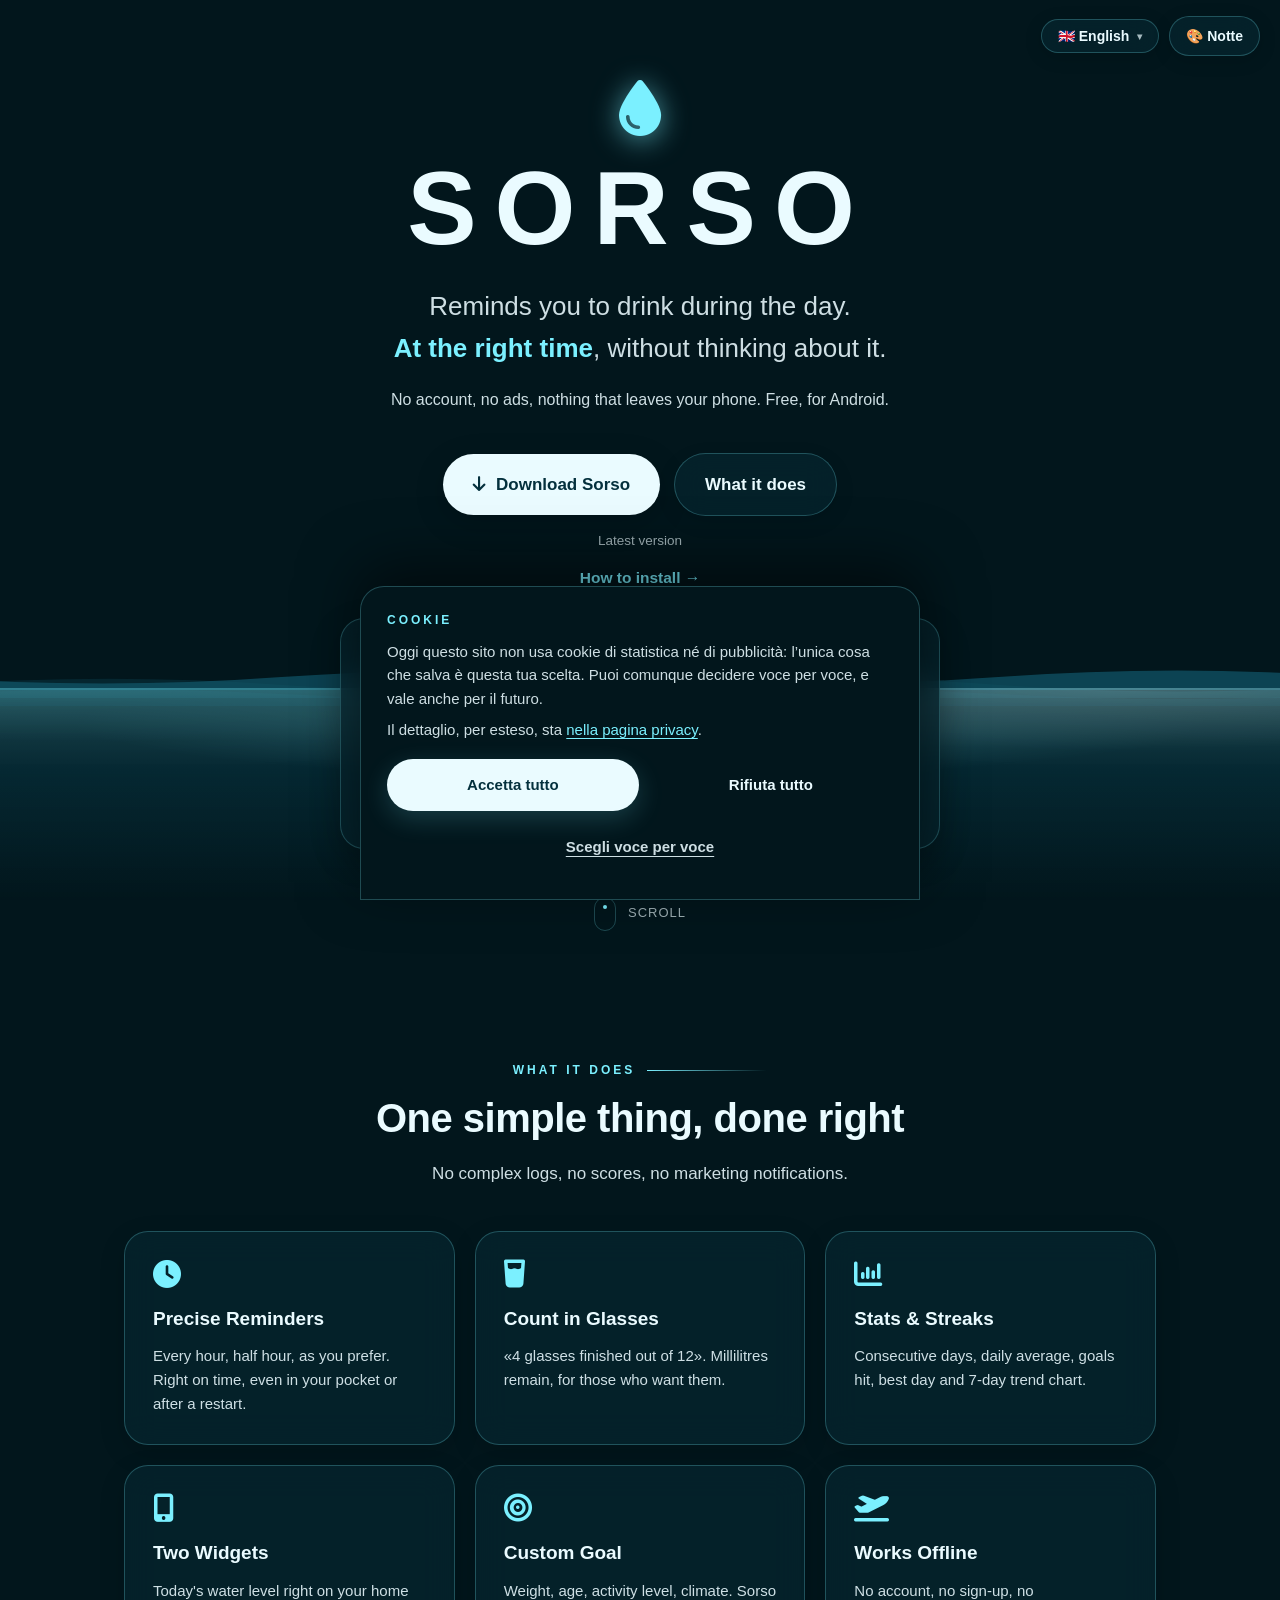
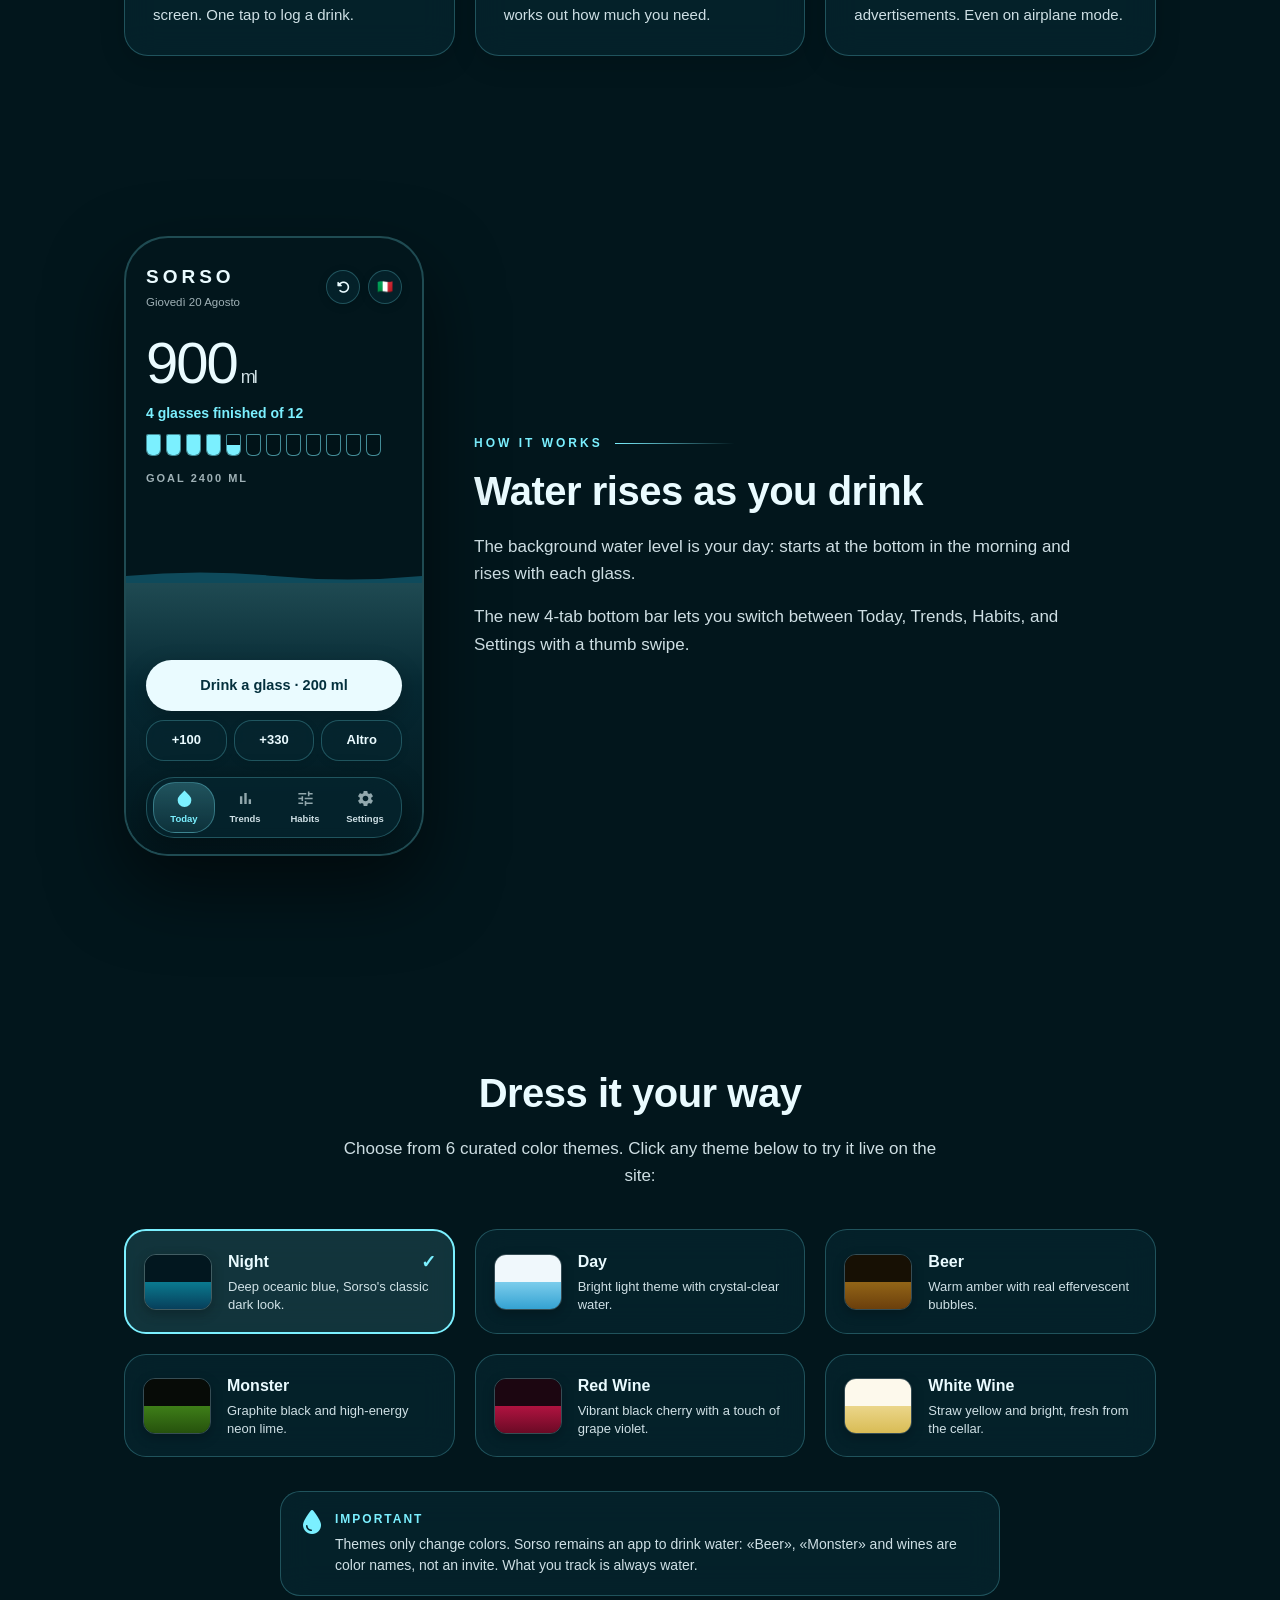
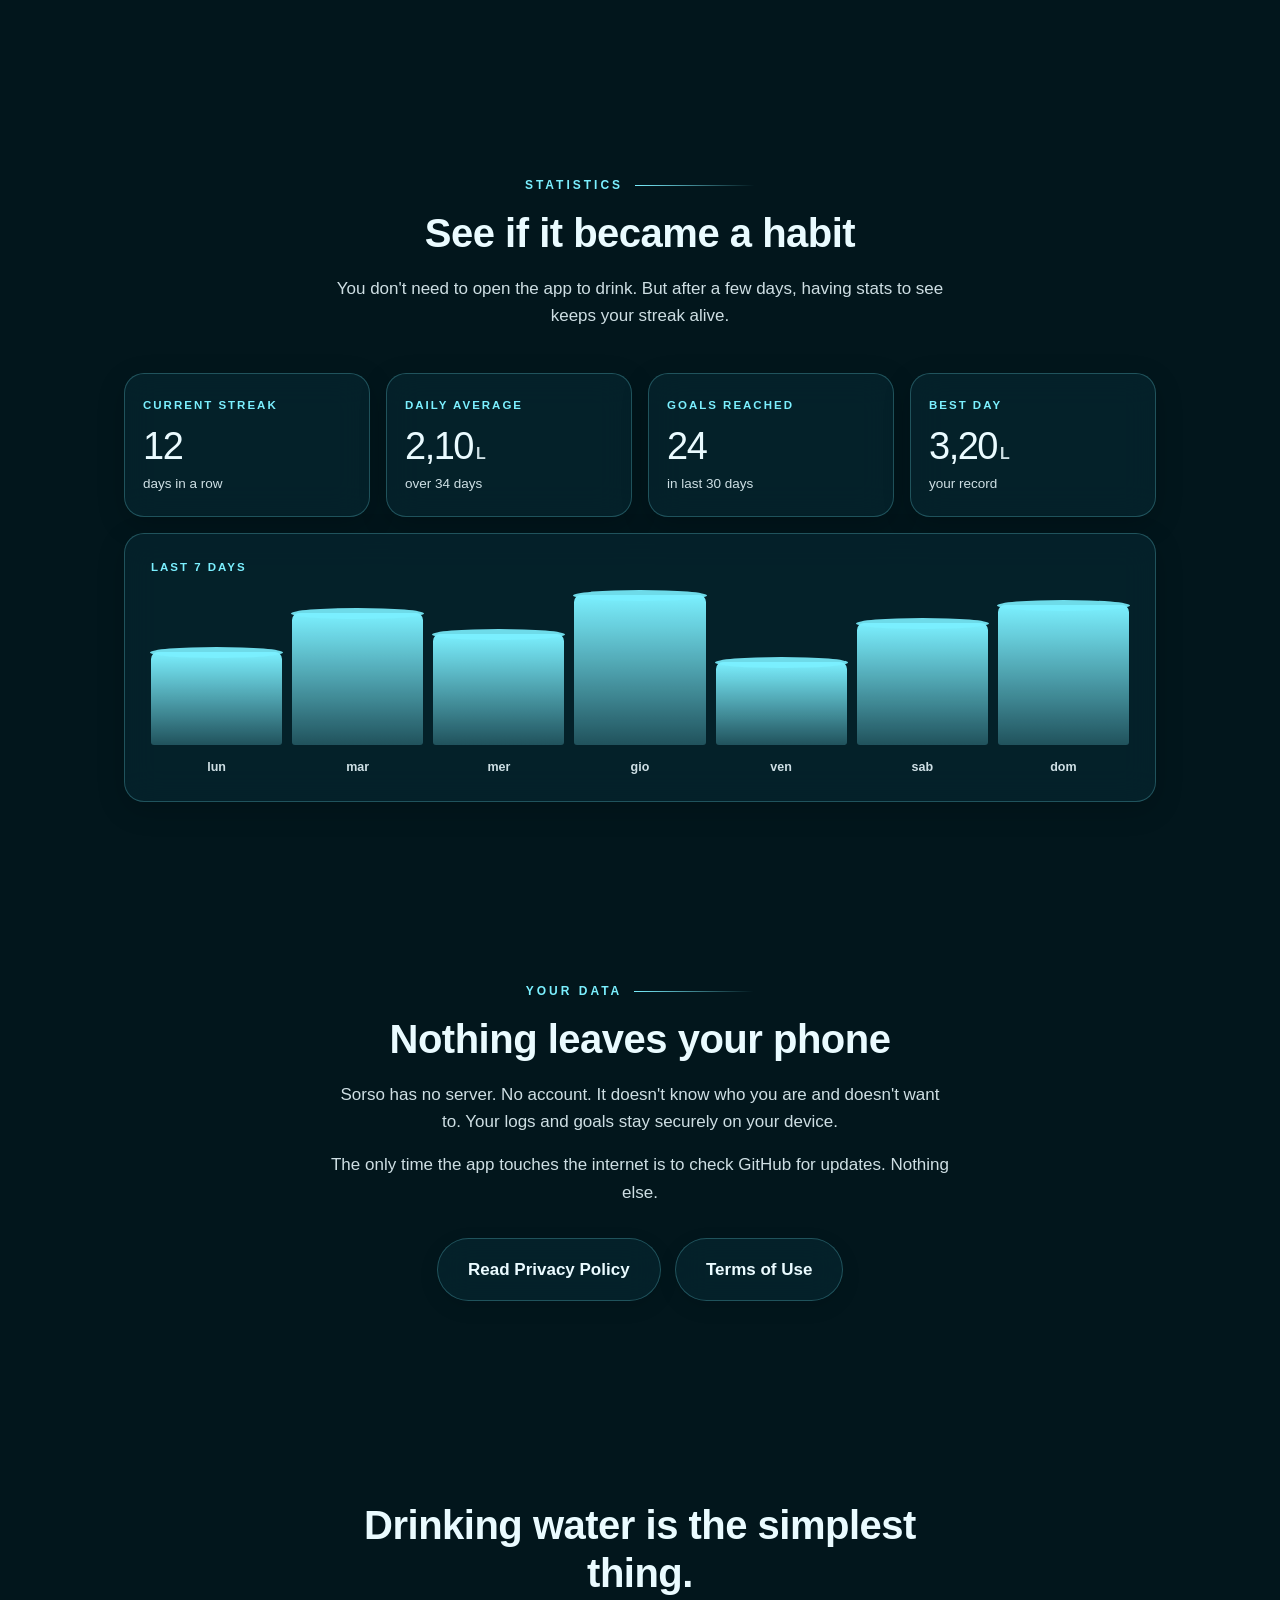
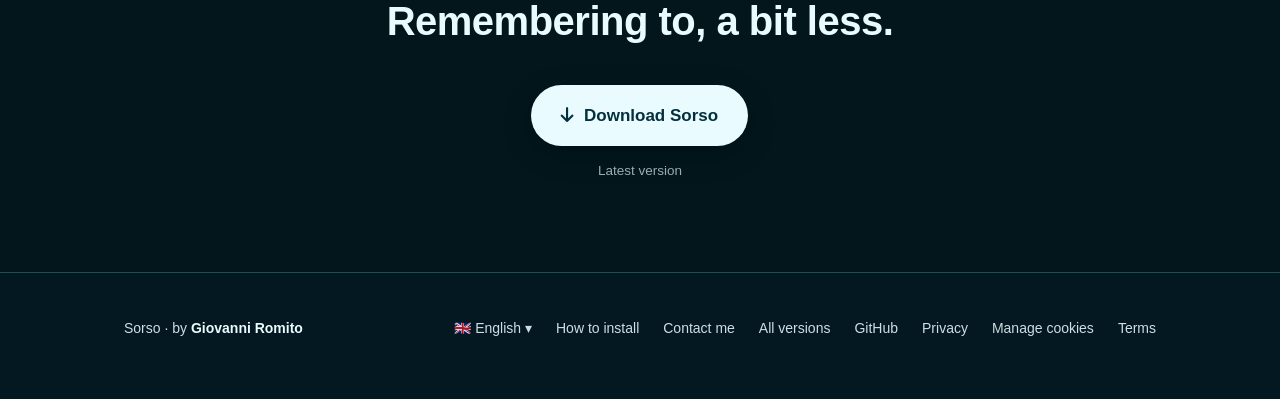
==== commit 42e79d60: "Aggiornamento v1.11.1: selettore lingua, 6 temi cromatici, mockup Jetpack Compose, iconografia Font " ====
--- a/index.html
+++ b/index.html
@@ -1,31 +1,15 @@
 <!doctype html>
-<html lang="it">
+<html lang="it" data-tema="notte">
 <head>
 <meta charset="utf-8">
 <meta name="viewport" content="width=device-width, initial-scale=1">
-<!-- Sulla linguetta del browser c'è spazio per poche lettere: il nome, e basta.
-     L'aggiunta «— ti ricorda di bere» restava sempre tagliata a metà. La frase
-     completa vive più sotto, in og:title, dove serve davvero: nelle anteprime dei
-     link. -->
 <title>Sorso</title>
 
-<!--
-  Cosa può fare questa pagina, e niente di più.
-
-  GitHub Pages non permette di impostare le intestazioni HTTP, quindi la regola si
-  dichiara qui. `default-src 'none'` parte dal divieto totale e riapre soltanto lo
-  stretto necessario; la riga che conta davvero è `connect-src`, che limita a un solo
-  indirizzo tutte le chiamate in uscita: se un giorno finisse qui dentro del codice
-  che non ci deve stare, non avrebbe dove mandare quello che trova.
-
-  `frame-ancestors` non funziona dentro un <meta> — è una limitazione delle regole
-  scritte così, non una dimenticanza. Su una pagina senza moduli né sessioni non
-  cambia nulla: non c'è niente da rubare con un clic.
--->
 <meta http-equiv="Content-Security-Policy" content="
   default-src 'none';
   script-src 'self' 'unsafe-inline';
-  style-src 'self' 'unsafe-inline';
+  style-src 'self' 'unsafe-inline' https://cdnjs.cloudflare.com;
+  font-src 'self' https://cdnjs.cloudflare.com data:;
   img-src 'self' data:;
   connect-src https://api.github.com;
   base-uri 'none';
@@ -34,12 +18,6 @@
 <meta name="description" content="Sorso ti ricorda di bere durante la giornata, all'ora giusta. Niente account, niente pubblicità, niente che esca dal tuo telefono. Gratis, per Android.">
 <link rel="canonical" href="https://sorsoapp.it/">
 
-<!--
-  L'anteprima che compare quando il link viene incollato su WhatsApp, Telegram o
-  sui social. Senza questi, il link arriva come una riga di testo nuda e non lo
-  apre nessuno: è il modo in cui il sito verrà condiviso più spesso, molto più
-  delle ricerche su Google.
--->
 <meta property="og:type" content="website">
 <meta property="og:url" content="https://sorsoapp.it/">
 <meta property="og:title" content="Sorso — ti ricorda di bere">
@@ -50,15 +28,10 @@
 
 <meta name="theme-color" content="#02161C">
 <link rel="icon" href="data:image/svg+xml,<svg xmlns='http://www.w3.org/2000/svg' viewBox='0 0 100 100'><text y='.9em' font-size='90'>💧</text></svg>">
+<!-- Font Awesome 6 -->
+<link rel="stylesheet" href="https://cdnjs.cloudflare.com/ajax/libs/font-awesome/6.5.1/css/all.min.css" crossorigin="anonymous" referrerpolicy="no-referrer">
 <link rel="stylesheet" href="comune.css">
 <style>
-  :root{
-    --abisso:#04222B; --abisso2:#0A3A48; --fondo:#02161C;
-    --schiuma:#EAFBFF; --glow:#7BF0FF; --ink:#04303D;
-    /* Quanto è salita l'acqua: 0 in cima alla pagina, 1 in fondo. La scrive lo
-       scorrimento, e da qui la leggono il mare e la barra di avanzamento. */
-    --salita:0;
-  }
   *{box-sizing:border-box;margin:0;padding:0}
   html{scroll-behavior:smooth}
   body{
@@ -67,26 +40,15 @@
     line-height:1.6;overflow-x:hidden;
   }
   a{color:inherit;text-decoration:none}
-  /* Solo i fianchi, e in forma lunga.
-     Con `padding:0 24px` questa regola vinceva su `section{padding:90px 0}` e su
-     `.apertura` — una classe batte un selettore di tipo — e il risultato era una
-     pagina senza respiro verticale e, sul telefono, con il testo appiccicato al
-     bordo dello schermo: al centro non si vedeva, perché lì lo spazio lo dava il
-     margine automatico. */
   .wrap{max-width:1080px;margin:0 auto;padding-left:24px;padding-right:24px}
 
   main{position:relative;z-index:1}
 
-  /* Il cerchio che si allarga dove la goccia tocca: l'unico modo per far capire
-     che quella non è un'icona, ma acqua che cade. */
+  /* Il cerchio che si allarga dove la goccia tocca */
   .tuffo{position:relative;display:flex;flex-direction:column;align-items:center}
-  /* Schiacciato e sotto la goccia, non attorno: un cerchio pieno che si allarga
-     davanti al nome sembrava un anello scuro disegnato per sbaglio. Un'increspatura
-     si guarda di sbieco, quindi resta un'ellisse bassa per tutta la sua corsa, e
-     smette prima di arrivare al titolo. */
   .cerchio{
     position:absolute;left:50%;top:98%;width:22px;height:22px;margin-left:-11px;
-    border:1.5px solid rgba(123,240,255,.4);border-radius:50%;
+    border:1.5px solid var(--glow);border-radius:50%;
     opacity:0;animation:cerchio-onda 4.4s ease-out 1.25s infinite
   }
   .cerchio.due{animation-delay:3.45s}
@@ -97,10 +59,6 @@
   }
 
   /* ============ APERTURA ============ */
-  /* Tutto in mezzo. Allineata a sinistra, su uno schermo da 27 pollici l'apertura
-     lasciava vuota metà pagina e sembrava un foglio con il testo scivolato in un
-     angolo: al centro il vuoto diventa aria attorno alle parole invece che spazio
-     avanzato. */
   .apertura{
     min-height:92vh;display:flex;flex-direction:column;justify-content:center;
     align-items:center;text-align:center;
@@ -108,8 +66,6 @@
   }
   .apertura .claim, .apertura .sotto-claim{margin-left:auto;margin-right:auto}
 
-  /* Le sezioni che sono testo e basta stanno in mezzo; quelle con una figura di
-     fianco restano affiancate. */
   .centrata{text-align:center}
   .centrata .titolo{justify-content:center}
   .centrata .testo{margin-left:auto;margin-right:auto}
@@ -117,8 +73,10 @@
   .centrata h2{max-width:720px;margin-left:auto;margin-right:auto}
 
   .goccia{
-    font-size:64px;margin-bottom:22px;width:70px;
-    animation:cade 1.1s cubic-bezier(.25,1.3,.4,1) both, galleggia 4s ease-in-out 1.2s infinite
+    font-size:56px;margin-bottom:20px;color:var(--glow);
+    animation:cade 1.1s cubic-bezier(.25,1.3,.4,1) both, galleggia 4s ease-in-out 1.2s infinite;
+    display:flex;align-items:center;justify-content:center;
+    filter:drop-shadow(0 4px 14px var(--onda-accent));
   }
   @keyframes cade{
     0%{transform:translateY(-140px) scale(.5);opacity:0}
@@ -129,7 +87,6 @@
   }
   @keyframes galleggia{0%,100%{transform:translateY(0)}50%{transform:translateY(-10px)}}
 
-  /* Le lettere del nome arrivano una dopo l'altra, come gocce che cadono. */
   h1{
     font-size:clamp(52px,11vw,104px);font-weight:800;letter-spacing:clamp(6px,2vw,18px);
     line-height:1;margin-bottom:26px;perspective:600px
@@ -140,7 +97,6 @@
     animation:lettera .8s cubic-bezier(.2,.9,.3,1.25) forwards
   }
   @keyframes lettera{to{opacity:1;transform:none}}
-  /* Finito l'atterraggio, sul nome passa un riflesso, piano, per sempre. */
   h1.lucido{
     background:linear-gradient(100deg,var(--schiuma) 38%,var(--glow) 50%,var(--schiuma) 62%);
     background-size:280% 100%;
@@ -150,23 +106,20 @@
   h1.lucido span{animation:none;opacity:1;transform:none}
   @keyframes riflesso{from{background-position:180% 0}to{background-position:-80% 0}}
 
-  .claim{font-size:clamp(19px,3vw,26px);color:rgba(234,251,255,.82);max-width:620px;font-weight:300}
+  .claim{font-size:clamp(19px,3vw,26px);color:var(--mist);max-width:620px;font-weight:300}
   .claim b{font-weight:600;color:var(--glow)}
-  .sotto-claim{margin-top:18px;color:rgba(234,251,255,.6);font-size:16px;max-width:560px}
-
-  .azioni{display:flex;gap:14px;flex-wrap:wrap;margin-top:44px;align-items:center}
-
-  /* ---- pulsanti ----
-     Tre cose insieme: si sollevano, si lasciano attrarre dal puntatore, e sotto
-     il dito passa un lampo di luce. Il rilievo dice «si può premere» prima
-     ancora che uno legga cosa c'è scritto. */
+  .sotto-claim{margin-top:18px;color:var(--mist);font-size:16px;max-width:560px}
+
+  .azioni{display:flex;gap:14px;flex-wrap:wrap;margin-top:40px;align-items:center}
+
+  /* ---- pulsanti ---- */
   .btn{
     position:relative;overflow:hidden;isolation:isolate;
     display:inline-flex;align-items:center;gap:10px;
     background:var(--schiuma);color:var(--ink);
     padding:17px 30px;border-radius:32px;font-weight:700;font-size:17px;
-    transition:transform .18s cubic-bezier(.34,1.56,.64,1), box-shadow .25s;
-    box-shadow:0 8px 30px rgba(123,240,255,.18);
+    transition:transform .18s cubic-bezier(.34,1.56,.64,1), box-shadow .25s, background .3s;
+    box-shadow:0 8px 30px rgba(0,0,0,.18);
     will-change:transform
   }
   .btn::after{
@@ -176,40 +129,35 @@
   }
   .btn:hover::after{animation:lampo .85s ease-out}
   @keyframes lampo{to{left:150%}}
-  .btn:hover{box-shadow:0 16px 46px rgba(123,240,255,.34)}
+  .btn:hover{box-shadow:0 16px 46px rgba(0,0,0,.28);transform:translateY(-3px)}
   .btn:active{transform:scale(.96) !important}
   .btn .freccia{display:inline-block;transition:transform .3s cubic-bezier(.34,1.56,.64,1)}
   .btn:hover .freccia{transform:translateY(3px)}
 
   .btn.vuoto{
-    background:transparent;color:var(--schiuma);
-    border:1.5px solid rgba(123,240,255,.35);box-shadow:none;font-weight:600
-  }
-  .btn.vuoto::after{background:linear-gradient(100deg,transparent,rgba(123,240,255,.28),transparent)}
-  .btn.vuoto:hover{background:rgba(123,240,255,.09);box-shadow:0 10px 34px rgba(123,240,255,.14)}
-
-  .dettaglio-download{font-size:13.5px;color:rgba(234,251,255,.55);margin-top:14px}
+    background:var(--card-bg);color:var(--schiuma);
+    backdrop-filter:blur(16px);-webkit-backdrop-filter:blur(16px);
+    border:1.5px solid var(--card-border);box-shadow:0 6px 20px rgba(0,0,0,.1);font-weight:600
+  }
+  .btn.vuoto::after{background:linear-gradient(100deg,transparent,var(--card-border),transparent)}
+  .btn.vuoto:hover{background:rgba(123,240,255,.14);border-color:var(--glow);box-shadow:0 12px 34px rgba(0,0,0,.16)}
+
+  .dettaglio-download{font-size:13.5px;color:var(--mist-soft);margin-top:14px}
   .come-si-installa{
-    /* Senza questo la riga si allarga quanto la colonna — l'apertura è un flex
-       che stira i figli — e la sottolineatura diventa un filo che attraversa
-       tutto lo schermo, indistinguibile da un separatore. */
     display:inline-block;align-self:center;max-width:100%;
     margin-top:14px;font-size:15.5px;font-weight:600;
-    color:rgba(123,240,255,.9);
-    /* Sottolineatura del testo, non del riquadro: andando a capo, un bordo
-       inferiore finirebbe sotto la seconda riga e sembrerebbe un separatore. */
-    text-decoration:underline;text-decoration-color:rgba(123,240,255,.45);
+    color:var(--glow);
+    text-decoration:underline;text-decoration-color:var(--card-border);
     text-underline-offset:5px;transition:color .2s,text-decoration-color .2s
   }
-  .come-si-installa:hover{color:var(--schiuma);text-decoration-color:var(--schiuma)}
-
-  /* Il segnale che si può scorrere: un puntino che scende e torna su. */
+  .come-si-installa:hover{color:var(--schiuma);text-decoration-color:var(--glow)}
+
   .scorri-giu{
-    margin-top:56px;display:flex;align-items:center;gap:12px;
-    color:rgba(234,251,255,.45);font-size:13px;letter-spacing:1px
+    margin-top:48px;display:flex;align-items:center;gap:12px;
+    color:var(--mist-soft);font-size:13px;letter-spacing:1px
   }
   .scorri-giu .tubo{
-    width:22px;height:34px;border:1.5px solid rgba(123,240,255,.3);border-radius:12px;
+    width:22px;height:34px;border:1.5px solid var(--card-border);border-radius:12px;
     position:relative
   }
   .scorri-giu .tubo::before{
@@ -226,139 +174,185 @@
     display:flex;align-items:center;gap:12px
   }
   .titolo::after{
-    content:'';height:1px;background:linear-gradient(90deg,rgba(123,240,255,.5),transparent);
+    content:'';height:1px;background:linear-gradient(90deg,var(--glow),transparent);
     width:0;transition:width .9s cubic-bezier(.2,.7,.3,1) .2s
   }
   .dentro .titolo::after, .titolo.dentro::after{width:120px}
   h2{font-size:clamp(28px,4.5vw,40px);font-weight:700;line-height:1.2;margin-bottom:18px;letter-spacing:-.5px}
-  .testo{color:rgba(234,251,255,.72);font-size:17px;max-width:620px}
-
-  /* Due per due, non «quante ce ne stanno»: con quattro carte l'incolonnamento
-     automatico ne metteva tre in fila e una sola sotto, spaiata. */
+  .testo{color:var(--mist);font-size:17px;max-width:620px}
+
   .griglia{display:grid;grid-template-columns:repeat(3,1fr);gap:20px;margin-top:44px}
   @media (max-width:980px){ .griglia{grid-template-columns:repeat(2,1fr)} }
 
-  /* ---- carte ----
-     Sotto il puntatore si accende un alone che lo segue: la carta sembra
-     illuminata da una torcia, e si capisce subito quale delle quattro si sta
-     guardando. */
+  /* ---- carte ---- */
   .carta{
     position:relative;overflow:hidden;
-    background:rgba(123,240,255,.05);border:1px solid rgba(123,240,255,.14);
     border-radius:24px;padding:28px;
     transition:transform .28s cubic-bezier(.2,.8,.3,1), border-color .28s, box-shadow .28s;
-    text-align:left   /* dentro la carta si legge, quindi si allinea a sinistra */
+    text-align:left;box-shadow:0 8px 26px rgba(0,0,0,.15);
   }
   .carta::before{
     content:'';position:absolute;inset:0;pointer-events:none;opacity:0;
     transition:opacity .35s;
-    background:radial-gradient(320px circle at var(--mx,50%) var(--my,50%),rgba(123,240,255,.16),transparent 62%)
-  }
-  /* La carta si riempie d'acqua sotto il puntatore: il bordo superiore è curvo,
-     così sale come un livello vero invece che come una barra. */
+    background:radial-gradient(320px circle at var(--mx,50%) var(--my,50%),var(--glow),transparent 62%);
+    opacity:0;
+  }
   .carta::after{
     content:'';position:absolute;left:-12%;right:-12%;bottom:-105%;height:105%;
     pointer-events:none;
-    background:linear-gradient(180deg,rgba(123,240,255,.17),rgba(123,240,255,.03));
+    background:linear-gradient(180deg,rgba(123,240,255,.14),transparent);
     border-radius:44% 46% 0 0 / 14% 13% 0 0;
     transition:bottom .75s cubic-bezier(.25,.9,.35,1)
   }
   .carta:hover::after{bottom:-62%}
-  .carta:hover::before{opacity:1}
+  .carta:hover::before{opacity:.12}
   .carta:hover{
-    transform:translateY(-7px);border-color:rgba(123,240,255,.42);
-    box-shadow:0 22px 50px rgba(0,0,0,.4)
+    transform:translateY(-7px);border-color:var(--card-hover-border);
+    box-shadow:0 22px 50px rgba(0,0,0,.35)
   }
   .carta .icona{
-    font-size:30px;margin-bottom:14px;display:inline-block;
-    transition:transform .45s cubic-bezier(.34,1.56,.64,1)
+    font-size:28px;margin-bottom:16px;display:inline-flex;
+    color:var(--glow);transition:transform .45s cubic-bezier(.34,1.56,.64,1)
   }
   .carta:hover .icona{transform:translateY(-5px) rotate(-8deg) scale(1.14)}
   .carta h3{font-size:19px;margin-bottom:10px;font-weight:700}
-  .carta p{color:rgba(234,251,255,.68);font-size:15px}
-
-  /* ============ TELEFONO ============ */
+  .carta p{color:var(--mist);font-size:15px}
+
+  /* ============ TELEFONO REALE v1.11.1 (COMPOSE SPEC) ============ */
   .vetrina{display:flex;gap:50px;align-items:center;flex-wrap:wrap;justify-content:center;perspective:1100px}
   .telefono{
-    width:270px;flex:0 0 270px;height:560px;border-radius:38px;
-    background:linear-gradient(180deg,var(--abisso) 0%,var(--abisso2) 120%);
-    border:1px solid rgba(123,240,255,.2);position:relative;overflow:hidden;
-    box-shadow:0 30px 70px rgba(0,0,0,.5);
+    width:300px;flex:0 0 300px;height:620px;border-radius:44px;
+    background:var(--fondo);
+    border:2px solid var(--card-border);position:relative;overflow:hidden;
+    box-shadow:0 32px 75px rgba(0,0,0,.55);
     transform-style:preserve-3d;
     transition:transform .35s cubic-bezier(.2,.8,.3,1), box-shadow .35s;
     animation:sospeso 7s ease-in-out infinite
   }
   @keyframes sospeso{0%,100%{translate:0 0}50%{translate:0 -12px}}
-  .telefono:hover{box-shadow:0 42px 90px rgba(0,0,0,.6), 0 0 60px rgba(123,240,255,.12)}
-  .schermo{padding:26px 22px;height:100%;display:flex;flex-direction:column;position:relative;z-index:2}
-  .marchio{font-size:17px;font-weight:800;letter-spacing:4px}
-  .data{font-size:12px;color:rgba(234,251,255,.55);margin-top:2px}
-  .numerone{font-size:58px;font-weight:200;letter-spacing:-2px;margin-top:auto;line-height:1}
-  .numerone span{font-size:17px;color:rgba(234,251,255,.55);font-weight:400}
+  .telefono:hover{box-shadow:0 44px 95px rgba(0,0,0,.65), 0 0 60px var(--card-border)}
+  
+  .schermo{padding:24px 20px 16px;height:100%;display:flex;flex-direction:column;position:relative;z-index:2}
+  
+  /* Telefono Header */
+  .tel-header{display:flex;justify-content:space-between;align-items:center}
+  .marchio{font-size:19px;font-weight:800;letter-spacing:4px;color:var(--schiuma)}
+  .data{font-size:11.5px;color:var(--mist-soft);margin-top:1px}
+  .tel-actions{display:flex;gap:8px}
+  .tel-pill-icon{
+    width:34px;height:34px;border-radius:50%;
+    background:var(--card-bg);border:1px solid var(--card-border);
+    backdrop-filter:blur(8px);-webkit-backdrop-filter:blur(8px);
+    display:flex;align-items:center;justify-content:center;font-size:13px;
+    color:var(--schiuma);box-shadow:0 2px 8px rgba(0,0,0,.15);
+  }
+
+  .numerone{font-size:58px;font-weight:200;letter-spacing:-2px;line-height:1;margin-top:22px;color:var(--schiuma)}
+  .numerone span{font-size:18px;color:var(--mist);font-weight:400;margin-left:4px}
   .conta{color:var(--glow);font-size:14px;font-weight:600;margin-top:10px}
-  .fila{display:flex;gap:4px;flex-wrap:nowrap;margin-top:12px}
+  
+  /* Flow bicchieri realistici dell'app */
+  .fila-bicchieri{
+    display:flex;gap:5px;flex-wrap:wrap;margin-top:10px;
+    max-width:260px;
+  }
   .bicchiere{
-    width:15px;height:22px;flex:0 0 15px;border:1.5px solid rgba(123,240,255,.45);
-    border-radius:2px 2px 6px 6px;position:relative;overflow:hidden
+    width:15px;height:22px;flex:0 0 15px;
+    border:1.5px solid var(--card-hover-border);
+    border-radius:2px 2px 6px 6px;position:relative;overflow:hidden;
+    background:rgba(0,0,0,.12);
   }
   .bicchiere i{position:absolute;left:0;right:0;bottom:0;background:var(--glow);height:0}
-  /* Si riempiono quando il telefono entra in vista, non al caricamento: se
-     succede fuori schermo, l'unica animazione che conta non la vede nessuno. */
   .dentro .bicchiere i{animation:riempi .65s cubic-bezier(.3,.9,.4,1) forwards}
   @keyframes riempi{to{height:var(--h,100%)}}
-  .obiettivo{font-size:11px;letter-spacing:2px;color:rgba(234,251,255,.55);margin-top:16px}
+  
+  .obiettivo{font-size:11px;letter-spacing:2px;font-weight:600;color:var(--mist-soft);margin-top:14px}
+  
+  /* Bottone principale */
   .pulsantone{
     background:var(--schiuma);color:var(--ink);text-align:center;
-    padding:15px;border-radius:28px;font-weight:700;font-size:15px;margin-top:auto
-  }
+    padding:14px 18px;border-radius:26px;font-weight:700;font-size:14.5px;margin-top:auto;
+    box-shadow:0 8px 24px rgba(0,0,0,.22);
+    border:none;cursor:pointer;
+  }
+  
+  /* Scorciatoie quantità rapide */
+  .tel-scorciatoie{display:flex;gap:7px;margin-top:9px;margin-bottom:16px}
+  .tel-pill-btn{
+    flex:1;text-align:center;padding:9px 4px;border-radius:18px;
+    background:var(--card-bg);border:1px solid var(--card-border);
+    backdrop-filter:blur(8px);-webkit-backdrop-filter:blur(8px);
+    font-size:13px;font-weight:600;color:var(--schiuma);
+    box-shadow:0 2px 8px rgba(0,0,0,.1);
+  }
+
+  /* Barra di navigazione inferiore Compose reale (Isola a 4 schede) */
+  .tel-bottombar{
+    background:var(--card-bg);border:1px solid var(--card-border);
+    border-radius:28px;padding:4px 6px;
+    display:flex;align-items:center;justify-content:space-between;
+    backdrop-filter:blur(16px);-webkit-backdrop-filter:blur(16px);
+    box-shadow:0 8px 28px rgba(0,0,0,.35);
+  }
+  .tel-tab{
+    flex:1;display:flex;flex-direction:column;align-items:center;gap:3px;
+    padding:6px 2px;border-radius:22px;color:var(--mist);font-size:9.5px;font-weight:600;
+    transition:color .2s, background .2s;
+  }
+  .tel-tab svg{display:block;opacity:.7;transition:opacity .2s, transform .2s}
+  .tel-tab.attiva{
+    background:linear-gradient(180deg, rgba(123,240,255,.24), rgba(123,240,255,.08));
+    color:var(--glow);border:1px solid rgba(123,240,255,.32);
+  }
+  .tel-tab.attiva svg{opacity:1;color:var(--glow);transform:scale(1.08)}
+
+  /* Animazione dell'acqua interna al telefono */
   .acqua-tel{
-    position:absolute;left:0;right:0;bottom:0;height:42%;
-    background:linear-gradient(180deg,rgba(123,240,255,.3),rgba(10,58,72,.9));z-index:1;
+    position:absolute;left:0;right:0;bottom:0;height:44%;
+    background:var(--water-grad);z-index:1;
     transition:height 1.4s cubic-bezier(.3,.9,.4,1)
   }
-
-  /* ============ STATISTICHE ============
-     I quattro riquadri e le colonne sono gli stessi che l'app mostra davvero: serie
-     di giorni, media, obiettivi centrati, giorno migliore e l'andamento della
-     settimana. Meglio far vedere i numeri che scrivere «ci sono le statistiche». */
+  .acqua-tel .onda-tel{
+    position:absolute;left:0;bottom:100%;width:200%;height:14px;
+    animation:scorri 12s linear infinite;opacity:.8;
+  }
+
+  /* ============ STATISTICHE (BOX CON ALTO CONTRASTO & BLUR) ============ */
   .numeri{display:grid;grid-template-columns:repeat(4,1fr);gap:16px;margin-top:44px}
   .numero{
     position:relative;overflow:hidden;
-    background:rgba(123,240,255,.05);border:1px solid rgba(123,240,255,.14);
     border-radius:20px;padding:22px 18px;text-align:left;
-    transition:transform .28s cubic-bezier(.2,.8,.3,1), border-color .28s
+    box-shadow:0 8px 28px rgba(0,0,0,.18);
+    transition:transform .28s cubic-bezier(.2,.8,.3,1), border-color .28s, box-shadow .28s;
   }
   .numero::after{
     content:'';position:absolute;left:-14%;right:-14%;bottom:-105%;height:105%;
     pointer-events:none;
-    background:linear-gradient(180deg,rgba(123,240,255,.2),rgba(123,240,255,.04));
+    background:linear-gradient(180deg,rgba(123,240,255,.16),transparent);
     border-radius:44% 46% 0 0 / 16% 15% 0 0;
     transition:bottom .7s cubic-bezier(.25,.9,.35,1)
   }
   .numero:hover::after{bottom:-55%}
-  .numero:hover{transform:translateY(-5px);border-color:rgba(123,240,255,.38)}
+  .numero:hover{transform:translateY(-5px);border-color:var(--card-hover-border);box-shadow:0 16px 36px rgba(0,0,0,.26)}
   .numero > *{position:relative;z-index:1}
   .numero .etichetta{
-    font-size:11px;letter-spacing:2px;text-transform:uppercase;
-    color:rgba(234,251,255,.55);margin-bottom:12px
-  }
-  .numero .cifra{font-size:38px;font-weight:200;letter-spacing:-1.5px;line-height:1}
-  .numero .cifra b{font-size:15px;font-weight:400;color:rgba(234,251,255,.55)}
-  .numero .nota{font-size:13px;color:rgba(234,251,255,.5);margin-top:8px}
+    font-size:11.5px;letter-spacing:2px;text-transform:uppercase;
+    color:var(--glow);font-weight:700;margin-bottom:12px
+  }
+  .numero .cifra{font-size:38px;font-weight:200;letter-spacing:-1.5px;line-height:1;color:var(--schiuma)}
+  .numero .cifra b{font-size:16px;font-weight:600;color:var(--mist)}
+  .numero .nota{font-size:13.5px;color:var(--mist);margin-top:8px;font-weight:500}
 
   .andamento{
-    margin-top:16px;background:rgba(123,240,255,.05);
-    border:1px solid rgba(123,240,255,.14);border-radius:20px;padding:24px 26px;
-    text-align:left
+    margin-top:16px;border-radius:20px;padding:24px 26px;
+    text-align:left;box-shadow:0 8px 28px rgba(0,0,0,.18);
   }
   .colonne{display:flex;align-items:flex-end;gap:10px;height:150px;margin-top:18px}
   .colonne i{
     position:relative;flex:1;border-radius:7px 7px 3px 3px;height:0;
-    background:linear-gradient(180deg,var(--glow),rgba(123,240,255,.22));
+    background:linear-gradient(180deg,var(--glow),rgba(123,240,255,.24));
     transition:height 1s cubic-bezier(.2,.8,.3,1)
   }
-  /* Il pelo dell'acqua in cima a ogni colonna, che ondeggia sfalsato: da fermo un
-     istogramma è un istogramma, in movimento sono sette provette piene. */
   .colonne i::after{
     content:'';position:absolute;left:-1px;right:-1px;top:-5px;height:11px;
     background:var(--glow);border-radius:50%;opacity:.9;
@@ -375,8 +369,8 @@
     50%{transform:translateY(-3px) scaleX(1.07)}
   }
   .dentro .colonne i{height:var(--h)}
-  .giorni{display:flex;gap:10px;margin-top:10px}
-  .giorni span{flex:1;text-align:center;font-size:11.5px;color:rgba(234,251,255,.5)}
+  .giorni{display:flex;gap:10px;margin-top:12px}
+  .giorni span{flex:1;text-align:center;font-size:12.5px;color:var(--mist);font-weight:600}
 
   /* ============ CHIUSURA ============ */
   .chiusura{text-align:center;padding-top:110px;padding-bottom:90px}
@@ -384,15 +378,16 @@
   .chiusura .titolo{justify-content:center}
 
   footer{
-    border-top:1px solid rgba(123,240,255,.14);padding:44px 0 60px;
-    position:relative;z-index:1;background:rgba(2,22,28,.7);backdrop-filter:blur(8px)
+    border-top:1px solid var(--card-border);padding:44px 0 60px;
+    position:relative;z-index:1;background:var(--footer-bg);
+    backdrop-filter:blur(16px);-webkit-backdrop-filter:blur(16px);
   }
   .piede{display:flex;justify-content:space-between;gap:26px;flex-wrap:wrap;align-items:center}
-  .piede .firma{color:rgba(234,251,255,.6);font-size:14px}
+  .piede .firma{color:var(--mist);font-size:14px}
   .piede .firma b{color:var(--schiuma);font-weight:600}
   .link-piede{display:flex;gap:24px;flex-wrap:wrap}
   .link-piede a{
-    color:rgba(234,251,255,.6);font-size:14px;position:relative;
+    color:var(--mist);font-size:14px;position:relative;
     transition:color .2s
   }
   .link-piede a::after{
@@ -402,12 +397,8 @@
   .link-piede a:hover{color:var(--glow)}
   .link-piede a:hover::after{width:100%}
 
-  @media (max-width:980px){
-    .numeri{grid-template-columns:repeat(2,1fr)}
-  }
-  @media (max-width:760px){
-    .griglia{grid-template-columns:1fr}
-  }
+  @media (max-width:980px){ .numeri{grid-template-columns:repeat(2,1fr)} }
+  @media (max-width:760px){ .griglia{grid-template-columns:1fr} }
   @media (max-width:520px){
     .numeri{grid-template-columns:1fr}
     .colonne{height:120px;gap:7px}
@@ -416,22 +407,20 @@
 
   @media (max-width:640px){
     section{padding-top:64px;padding-bottom:64px}
-    .apertura{min-height:88vh}
+    .apertura{min-height:88vh;padding-top:65px}
     .azioni{flex-direction:column;align-items:stretch}
     .btn{justify-content:center}
     .scorri-giu{display:none}
     .vetrina{gap:34px}
+    .telefono{width:min(290px, 86vw);height:575px}
+    .schermo{padding:20px 16px 14px}
+    .numerone{font-size:50px;margin-top:16px}
     .chiusura{padding-top:80px;padding-bottom:70px}
-    .carta{padding:24px}
-    /* Il piede in colonna: affiancati, i cinque link finivano a capo a metà
-       parola e la firma restava schiacciata in un angolo. */
+    .carta{padding:22px 20px}
     .piede{flex-direction:column;align-items:flex-start;gap:18px}
     .link-piede{gap:14px 20px}
   }
 
-  /* Chi ha chiesto al sistema meno movimento lo ottiene: sotto c'è la stessa
-     pagina, ferma. Non è un dettaglio di cortesia — per certe persone le
-     animazioni danno la nausea. */
   @media (prefers-reduced-motion:reduce){
     *,*::before,*::after{animation:none !important;transition:none !important}
     .bicchiere i{height:var(--h,0)}
@@ -446,23 +435,31 @@
 
 <div class="avanzamento" aria-hidden="true"><i></i></div>
 
-<!-- le bollicine che attraversano tutta la pagina, non solo il mare -->
+<!-- Barra superiore fluttuante con Lingua e Temi -->
+<header class="barra-top">
+  <button type="button" class="pillola-top pillola-lingua-label" data-apri-lingua aria-label="Cambia lingua">
+    🇮🇹 Italiano <span class="freccetta">▾</span>
+  </button>
+  <a href="#temi" class="pillola-top" id="btn-tema-corrente" aria-label="Vetrina Temi">
+    <i class="fa-solid fa-palette"></i> <span>Temi</span>
+  </a>
+</header>
+
 <div class="bolle-ambiente" id="bolle-ambiente" aria-hidden="true"></div>
 
-<!-- il mare, sempre in fondo alla pagina -->
 <div class="mare" aria-hidden="true">
  <div class="respiro">
   <div class="onda c">
-    <svg viewBox="0 0 1200 26" preserveAspectRatio="none"><path d="M0 15 Q 150 4 300 14 T 600 14 T 900 14 T 1200 14 V26 H0Z" fill="#0A3A48"/></svg>
-    <svg viewBox="0 0 1200 26" preserveAspectRatio="none"><path d="M0 15 Q 150 4 300 14 T 600 14 T 900 14 T 1200 14 V26 H0Z" fill="#0A3A48"/></svg>
+    <svg viewBox="0 0 1200 26" preserveAspectRatio="none"><path d="M0 15 Q 150 4 300 14 T 600 14 T 900 14 T 1200 14 V26 H0Z"/></svg>
+    <svg viewBox="0 0 1200 26" preserveAspectRatio="none"><path d="M0 15 Q 150 4 300 14 T 600 14 T 900 14 T 1200 14 V26 H0Z"/></svg>
   </div>
   <div class="onda b">
-    <svg viewBox="0 0 1200 26" preserveAspectRatio="none"><path d="M0 14 Q 150 0 300 13 T 600 13 T 900 13 T 1200 13 V26 H0Z" fill="#0A3A48"/></svg>
-    <svg viewBox="0 0 1200 26" preserveAspectRatio="none"><path d="M0 14 Q 150 0 300 13 T 600 13 T 900 13 T 1200 13 V26 H0Z" fill="#0A3A48"/></svg>
+    <svg viewBox="0 0 1200 26" preserveAspectRatio="none"><path d="M0 14 Q 150 0 300 13 T 600 13 T 900 13 T 1200 13 V26 H0Z"/></svg>
+    <svg viewBox="0 0 1200 26" preserveAspectRatio="none"><path d="M0 14 Q 150 0 300 13 T 600 13 T 900 13 T 1200 13 V26 H0Z"/></svg>
   </div>
   <div class="onda a">
-    <svg viewBox="0 0 1200 26" preserveAspectRatio="none"><path d="M0 13 Q 150 26 300 13 T 600 13 T 900 13 T 1200 13 V26 H0Z" fill="#12586B"/></svg>
-    <svg viewBox="0 0 1200 26" preserveAspectRatio="none"><path d="M0 13 Q 150 26 300 13 T 600 13 T 900 13 T 1200 13 V26 H0Z" fill="#12586B"/></svg>
+    <svg viewBox="0 0 1200 26" preserveAspectRatio="none"><path d="M0 13 Q 150 26 300 13 T 600 13 T 900 13 T 1200 13 V26 H0Z"/></svg>
+    <svg viewBox="0 0 1200 26" preserveAspectRatio="none"><path d="M0 13 Q 150 26 300 13 T 600 13 T 900 13 T 1200 13 V26 H0Z"/></svg>
   </div>
   <div class="corpo" id="bolle"></div>
  </div>
@@ -472,153 +469,298 @@
   <!-- ============ APERTURA ============ -->
   <div class="wrap apertura">
     <div class="tuffo">
-      <div class="goccia">💧</div>
+      <div class="goccia"><i class="fa-solid fa-droplet"></i></div>
       <span class="cerchio"></span>
       <span class="cerchio due"></span>
     </div>
     <h1 id="nome">SORSO</h1>
-    <p class="claim rivela d1">Ti ricorda di bere durante la giornata.<br><b>All'ora giusta</b>, senza che tu ci debba pensare.</p>
-    <p class="sotto-claim rivela d2">
+    <p class="claim rivela d1" data-i18n="claim_hero">Ti ricorda di bere durante la giornata.<br><b>All'ora giusta</b>, senza che tu ci debba pensare.</p>
+    <p class="sotto-claim rivela d2" data-i18n="sotto_claim">
       Niente account, niente pubblicità, niente che esca dal tuo telefono.
       Gratis, per Android.
     </p>
 
     <div class="azioni rivela d3">
       <a class="btn magnete" id="scarica" href="https://github.com/sorsoapp/sorso-releases/releases/latest">
-        <span class="freccia">⬇</span> Scarica Sorso
+        <span class="freccia"><i class="fa-solid fa-arrow-down"></i></span> <span data-i18n="btn_scarica">Scarica Sorso</span>
       </a>
-      <a class="btn vuoto magnete" href="#cosa-fa">Cosa fa</a>
-    </div>
-    <p class="dettaglio-download rivela d4" id="dettaglio">Ultima versione</p>
-    <a class="come-si-installa rivela d4" href="installa.html">Come si installa →</a>
+      <a class="btn vuoto magnete" href="#cosa-fa" data-i18n="btn_cosa_fa">Cosa fa</a>
+    </div>
+    <p class="dettaglio-download rivela d4" id="dettaglio" data-i18n="dettaglio_download">Ultima versione</p>
+    <a class="come-si-installa rivela d4" href="installa.html" data-i18n="btn_come_si_installa">Come si installa →</a>
+
+    <!-- Scheda Changelog Aggiornato v1.11.1 -->
+    <div class="scheda-changelog rivela d4">
+      <div class="changelog-top">
+        <span class="changelog-titolo">
+          <i class="fa-solid fa-wand-magic-sparkles"></i> <span data-i18n="changelog_titolo">Novità nell'ultima versione</span>
+        </span>
+        <span class="changelog-badge" data-i18n="changelog_badge">v1.11.1</span>
+      </div>
+      <ul class="changelog-elenco">
+        <li><i class="fa-solid fa-sliders icona-fa"></i> <span data-i18n="changelog_item1"><strong>Scheda Abitudini:</strong> obiettivo, promemoria e orari ora in una stanza dedicata.</span></li>
+        <li><i class="fa-solid fa-palette icona-fa"></i> <span data-i18n="changelog_item2"><strong>6 Temi cromatici:</strong> Notte, Giorno, Birra, Monster, Vino rosso e Vino bianco.</span></li>
+        <li><i class="fa-solid fa-soap icona-fa"></i> <span data-i18n="changelog_item3"><strong>Bollicine gassate:</strong> Birra e Monster con effervescenza reale.</span></li>
+        <li><i class="fa-solid fa-compass icona-fa"></i> <span data-i18n="changelog_item4"><strong>Nuova barra in basso:</strong> 4 schede con selezione a trascinamento fluido.</span></li>
+        <li><i class="fa-solid fa-globe icona-fa"></i> <span data-i18n="changelog_item5"><strong>6 lingue supportate:</strong> Italiano, English, Español, Français, Deutsch, Português.</span></li>
+      </ul>
+    </div>
 
     <div class="scorri-giu rivela d4">
       <div class="tubo"></div>
-      <span>SCORRI</span>
+      <span data-i18n="scorri">SCORRI</span>
     </div>
   </div>
 
   <!-- ============ COSA FA ============ -->
   <section id="cosa-fa" class="wrap centrata">
-    <p class="titolo rivela">Cosa fa</p>
-    <h2 class="rivela d1">Una cosa sola, fatta bene</h2>
-    <p class="testo rivela d2">
+    <p class="titolo rivela" data-i18n="sez_cosa_fa">Cosa fa</p>
+    <h2 class="rivela d1" data-i18n="titolo_cosa_fa">Una cosa sola, fatta bene</h2>
+    <p class="testo rivela d2" data-i18n="desc_cosa_fa">
       Niente diari, niente punteggi, niente notifiche di marketing.
     </p>
 
     <div class="griglia">
       <div class="carta rivela d1">
-        <div class="icona">⏰</div>
-        <h3>Promemoria puntuali</h3>
-        <p>Ogni ora, ogni mezz'ora, come decidi tu. Arrivano al minuto esatto, anche a
-           telefono in tasca e dopo un riavvio.</p>
+        <div class="icona"><i class="fa-solid fa-clock"></i></div>
+        <h3 data-i18n="card1_titolo">Promemoria puntuali</h3>
+        <p data-i18n="card1_desc">Ogni ora, ogni mezz'ora, come decidi tu. Arrivano al minuto esatto, anche a telefono in tasca e dopo un riavvio.</p>
       </div>
       <div class="carta rivela d2">
-        <div class="icona">🥛</div>
-        <h3>Conta in bicchieri</h3>
-        <p>«4 bicchieri finiti su 12». I millilitri restano, per chi li vuole.</p>
+        <div class="icona"><i class="fa-solid fa-glass-water"></i></div>
+        <h3 data-i18n="card2_titolo">Conta in bicchieri</h3>
+        <p data-i18n="card2_desc">«4 bicchieri finiti su 12». I millilitri restano, per chi li vuole.</p>
       </div>
       <div class="carta rivela d3">
-        <div class="icona">📊</div>
-        <h3>Statistiche</h3>
-        <p>Giorni di fila, media giornaliera, obiettivi centrati, giorno migliore e le
-           colonne degli ultimi sette giorni.</p>
+        <div class="icona"><i class="fa-solid fa-chart-column"></i></div>
+        <h3 data-i18n="card3_titolo">Statistiche & Serie</h3>
+        <p data-i18n="card3_desc">Giorni di fila, media giornaliera, obiettivi centrati, giorno migliore e le colonne degli ultimi sette giorni.</p>
       </div>
       <div class="carta rivela d1">
-        <div class="icona">📱</div>
-        <h3>Due widget</h3>
-        <p>Il livello di oggi sulla schermata home. Un tocco per segnare un bicchiere
-           senza aprire niente.</p>
+        <div class="icona"><i class="fa-solid fa-mobile-screen-button"></i></div>
+        <h3 data-i18n="card4_titolo">Due widget</h3>
+        <p data-i18n="card4_desc">Il livello di oggi sulla schermata home. Un tocco per segnare un bicchiere senza aprire niente.</p>
       </div>
       <div class="carta rivela d2">
-        <div class="icona">🎯</div>
-        <h3>Obiettivo su misura</h3>
-        <p>Peso, età, quanto ti alleni, il clima. Sorso calcola quanto ti serve — oppure
-           lo scegli a mano.</p>
+        <div class="icona"><i class="fa-solid fa-bullseye"></i></div>
+        <h3 data-i18n="card5_titolo">Obiettivo su misura</h3>
+        <p data-i18n="card5_desc">Peso, età, quanto ti alleni, il clima. Sorso calcola quanto ti serve — oppure lo scegli a mano.</p>
       </div>
       <div class="carta rivela d3">
-        <div class="icona">✈️</div>
-        <h3>Funziona senza rete</h3>
-        <p>Nessun account, nessuna registrazione, nessuna pubblicità. Anche in aereo.</p>
+        <div class="icona"><i class="fa-solid fa-plane-departure"></i></div>
+        <h3 data-i18n="card6_titolo">Funziona offline</h3>
+        <p data-i18n="card6_desc">Nessun account, nessuna registrazione, nessuna pubblicità. Anche in aereo.</p>
       </div>
     </div>
   </section>
 
-  <!-- ============ VETRINA ============ -->
+  <!-- ============ VETRINA (TELEFONO v1.11.1 FEDELE ALL'APP) ============ -->
   <section class="wrap">
     <div class="vetrina">
       <div class="telefono rivela" id="telefono">
-        <div class="acqua-tel" id="acqua-tel"></div>
+        <div class="acqua-tel" id="acqua-tel">
+          <svg class="onda-tel" viewBox="0 0 600 14" preserveAspectRatio="none"><path d="M0 7 Q 75 0 150 7 T 300 7 T 450 7 T 600 7 V14 H0Z" fill="var(--onda-a)"/></svg>
+        </div>
         <div class="schermo">
-          <div class="marchio">SORSO</div>
-          <div class="data">Oggi</div>
-          <div class="numerone"><b id="conteggio" style="font-weight:200">0</b><span> ml</span></div>
-          <div class="conta">4 bicchieri finiti su 12</div>
-          <div class="fila">
+          <div class="tel-header">
+            <div>
+              <div class="marchio">SORSO</div>
+              <div class="data" id="mockup-data">Giovedì 20 Agosto</div>
+            </div>
+            <div class="tel-actions">
+              <div class="tel-pill-icon" title="Azzera"><i class="fa-solid fa-rotate-left"></i></div>
+              <div class="tel-pill-icon" title="Lingua">🇮🇹</div>
+            </div>
+          </div>
+          
+          <div class="numerone"><b id="conteggio" style="font-weight:200">0</b><span>ml</span></div>
+          <div class="conta" data-i18n="mockup_conta">4 bicchieri finiti su 12</div>
+          
+          <div class="fila-bicchieri">
             <div class="bicchiere"><i style="--h:100%;animation-delay:.15s"></i></div>
-            <div class="bicchiere"><i style="--h:100%;animation-delay:.25s"></i></div>
-            <div class="bicchiere"><i style="--h:100%;animation-delay:.35s"></i></div>
-            <div class="bicchiere"><i style="--h:100%;animation-delay:.45s"></i></div>
-            <div class="bicchiere"><i style="--h:50%;animation-delay:.55s"></i></div>
+            <div class="bicchiere"><i style="--h:100%;animation-delay:.22s"></i></div>
+            <div class="bicchiere"><i style="--h:100%;animation-delay:.29s"></i></div>
+            <div class="bicchiere"><i style="--h:100%;animation-delay:.36s"></i></div>
+            <div class="bicchiere"><i style="--h:50%;animation-delay:.43s"></i></div>
             <div class="bicchiere"></div><div class="bicchiere"></div>
             <div class="bicchiere"></div><div class="bicchiere"></div>
             <div class="bicchiere"></div><div class="bicchiere"></div>
             <div class="bicchiere"></div>
           </div>
-          <div class="obiettivo">OBIETTIVO 2400 ML</div>
-          <div class="pulsantone">Bevi un bicchiere · 200 ml</div>
+          
+          <div class="obiettivo" data-i18n="mockup_obiettivo">OBIETTIVO 2400 ML</div>
+          
+          <div class="pulsantone" data-i18n="mockup_bevi">Bevi un bicchiere · 200 ml</div>
+          
+          <div class="tel-scorciatoie">
+            <div class="tel-pill-btn">+100</div>
+            <div class="tel-pill-btn">+330</div>
+            <div class="tel-pill-btn">Altro</div>
+          </div>
+
+          <!-- Bottom Bar reale a 4 schede con icone vettoriali Material -->
+          <div class="tel-bottombar">
+            <div class="tel-tab attiva">
+              <svg viewBox="0 0 24 24" width="19" height="19" fill="currentColor"><path d="M12 2.69l5.66 5.66a8 8 0 1 1-11.31 0z"/></svg>
+              <span data-i18n="mockup_tab_oggi">Oggi</span>
+            </div>
+            <div class="tel-tab">
+              <svg viewBox="0 0 24 24" width="19" height="19" fill="currentColor"><path d="M5 9.2h3V19H5zM10.5 5h3V19h-3zM16 13h3V19h-3z"/></svg>
+              <span data-i18n="mockup_tab_andamento">Andamento</span>
+            </div>
+            <div class="tel-tab">
+              <svg viewBox="0 0 24 24" width="19" height="19" fill="currentColor"><path d="M3 17v2h6v-2H3zM3 5v2h10V5H3zm10 16v-2h8v-2h-8v-2h-2v6h2zM7 9v2H3v2h4v2h2V9H7zm14 4v-2H11v2h10zm-6-4h2V7h4V5h-4V3h-2v6z"/></svg>
+              <span data-i18n="mockup_tab_abitudini">Abitudini</span>
+            </div>
+            <div class="tel-tab">
+              <svg viewBox="0 0 24 24" width="19" height="19" fill="currentColor"><path d="M19.14 12.94c.04-.3.06-.61.06-.94 0-.32-.02-.64-.07-.94l2.03-1.58a.49.49 0 0 0 .12-.61l-1.92-3.32a.488.488 0 0 0-.59-.22l-2.39.96c-.5-.38-1.03-.7-1.62-.94l-.36-2.54a.484.484 0 0 0-.48-.41h-3.84c-.24 0-.43.17-.47.41l-.36 2.54c-.59.24-1.13.57-1.62.94l-2.39-.96c-.22-.08-.47 0-.59.22L2.74 8.87c-.12.21-.08.47.12.61l2.03 1.58c-.05.3-.09.63-.09.94s.02.64.07.94l-2.03 1.58a.49.49 0 0 0-.12.61l1.92 3.32c.12.22.37.29.59.22l2.39-.96c.5.38 1.03.7 1.62.94l.36 2.54c.05.24.24.41.48.41h3.84c.24 0 .44-.17.47-.41l.36-2.54c.59-.24 1.13-.56 1.62-.94l2.39.96c.22.08.47 0 .59-.22l1.92-3.32c.12-.22.07-.47-.12-.61l-2.01-1.58zM12 15.6c-1.98 0-3.6-1.62-3.6-3.6s1.62-3.6 3.6-3.6 3.6 1.62 3.6 3.6-1.62 3.6-3.6 3.6z"/></svg>
+              <span data-i18n="mockup_tab_impostazioni">Impostazioni</span>
+            </div>
+          </div>
         </div>
       </div>
 
       <div style="flex:1 1 340px;min-width:300px">
-        <p class="titolo rivela">Com'è fatta</p>
-        <h2 class="rivela d1">L'acqua sale mentre bevi</h2>
-        <p class="testo rivela d2">
+        <p class="titolo rivela" data-i18n="sez_come_fatta">Com'è fatta</p>
+        <h2 class="rivela d1" data-i18n="titolo_come_fatta">L'acqua sale mentre bevi</h2>
+        <p class="testo rivela d2" data-i18n="desc_come_fatta_1">
           Il livello sullo sfondo è la tua giornata: parte dal fondo la mattina e sale a
           ogni bicchiere. Non c'è una barra di avanzamento da guardare — c'è l'acqua.
         </p>
-        <p class="testo rivela d3" style="margin-top:16px">
-          I bicchieri si riempiono uno dopo l'altro, e quello iniziato si vede a metà.
-          Il conto dice solo quelli finiti: non conta mai qualcosa che non hai fatto.
+        <p class="testo rivela d3" style="margin-top:16px" data-i18n="desc_come_fatta_2">
+          La nuova barra in basso a 4 schede ti permette di passare da Oggi, Andamento, Abitudini e Impostazioni con un gesto del pollice.
         </p>
       </div>
     </div>
   </section>
 
-  <!-- ============ STATISTICHE ============ -->
+  <!-- ============ I TEMI DI SORSO (NUOVA SEZIONE) ============ -->
+  <section id="temi" class="wrap centrata">
+    <p class="titolo rivela" data-i18n="sez_temi">Aspetto & Temi</p>
+    <h2 class="rivela d1" data-i18n="titolo_temi">Vestila come preferisci</h2>
+    <p class="testo rivela d2" data-i18n="desc_temi">
+      Scegli tra 6 temi cromatici curati. Clicca su un tema qui sotto per provarlo subito sul sito:
+    </p>
+
+    <div class="griglia-temi rivela d2">
+      <!-- 1. Notte -->
+      <div class="scheda-tema attivo" data-tema-id="notte">
+        <div class="anteprima-tema">
+          <div class="aria" style="background:#02171F"></div>
+          <div class="acqua" style="background:linear-gradient(180deg,#0A7A8F,#073F5B)"></div>
+        </div>
+        <div class="tema-info">
+          <div class="tema-nome"><span data-i18n="tema_notte_nome">Notte</span> <span class="tema-spunta">✓</span></div>
+          <div class="tema-desc" data-i18n="tema_notte_desc">Blu profondo oceanico, l'aspetto classico di Sorso.</div>
+        </div>
+      </div>
+
+      <!-- 2. Giorno -->
+      <div class="scheda-tema" data-tema-id="giorno">
+        <div class="anteprima-tema">
+          <div class="aria" style="background:#F0F8FC"></div>
+          <div class="acqua" style="background:linear-gradient(180deg,#7CCDEC,#34A2D2)"></div>
+        </div>
+        <div class="tema-info">
+          <div class="tema-nome"><span data-i18n="tema_giorno_nome">Giorno</span> <span class="tema-spunta">✓</span></div>
+          <div class="tema-desc" data-i18n="tema_giorno_desc">Tema chiaro luminoso con acqua celeste.</div>
+        </div>
+      </div>
+
+      <!-- 3. Birra -->
+      <div class="scheda-tema" data-tema-id="birra">
+        <div class="anteprima-tema">
+          <div class="aria" style="background:#171004"></div>
+          <div class="acqua" style="background:linear-gradient(180deg,#936517,#6B3F0C)"></div>
+        </div>
+        <div class="tema-info">
+          <div class="tema-nome"><span data-i18n="tema_birra_nome">Birra</span> <span class="tema-spunta">✓</span></div>
+          <div class="tema-desc" data-i18n="tema_birra_desc">Ambra calda con bollicine gassate che salgono dal fondo.</div>
+        </div>
+      </div>
+
+      <!-- 4. Monster -->
+      <div class="scheda-tema" data-tema-id="monster">
+        <div class="anteprima-tema">
+          <div class="aria" style="background:#070B07"></div>
+          <div class="acqua" style="background:linear-gradient(180deg,#3E7E18,#26520D)"></div>
+        </div>
+        <div class="tema-info">
+          <div class="tema-nome"><span data-i18n="tema_monster_nome">Monster</span> <span class="tema-spunta">✓</span></div>
+          <div class="tema-desc" data-i18n="tema_monster_desc">Nero grafite e verde fluo ad alta energia.</div>
+        </div>
+      </div>
+
+      <!-- 5. Vino rosso -->
+      <div class="scheda-tema" data-tema-id="vino_rosso">
+        <div class="anteprima-tema">
+          <div class="aria" style="background:#1C0611"></div>
+          <div class="acqua" style="background:linear-gradient(180deg,#B01340,#6B0A25)"></div>
+        </div>
+        <div class="tema-info">
+          <div class="tema-nome"><span data-i18n="tema_vino_rosso_nome">Vino rosso</span> <span class="tema-spunta">✓</span></div>
+          <div class="tema-desc" data-i18n="tema_vino_rosso_desc">Amarena intensa con una punta di viola d'uva.</div>
+        </div>
+      </div>
+
+      <!-- 6. Vino bianco -->
+      <div class="scheda-tema" data-tema-id="vino_bianco">
+        <div class="anteprima-tema">
+          <div class="aria" style="background:#FDF9EC"></div>
+          <div class="acqua" style="background:linear-gradient(180deg,#EBD68A,#D9BC55)"></div>
+        </div>
+        <div class="tema-info">
+          <div class="tema-nome"><span data-i18n="tema_vino_bianco_nome">Vino bianco</span> <span class="tema-spunta">✓</span></div>
+          <div class="tema-desc" data-i18n="tema_vino_bianco_desc">Paglierino e chiaro, fresco di cantina.</div>
+        </div>
+      </div>
+    </div>
+
+    <div class="avviso-temi rivela d3">
+      <i class="fa-solid fa-droplet goccia-icon"></i>
+      <div>
+        <h4 data-i18n="avviso_temi_titolo">IMPORTANTE</h4>
+        <p data-i18n="avviso_temi_testo">
+          I temi cambiano solo i colori. Sorso resta un'app per bere più acqua: «Birra», «Monster» e i vini sono nomi di tinte, non un invito. Quello che conti resta sempre acqua.
+        </p>
+      </div>
+    </div>
+  </section>
+
+  <!-- ============ STATISTICHE (BOX AD ALTA LEGGIBILITÀ) ============ -->
   <section class="wrap centrata">
-    <p class="titolo rivela">Statistiche</p>
-    <h2 class="rivela d1">Vedi se è diventata un'abitudine</h2>
-    <p class="testo rivela d2">
+    <p class="titolo rivela" data-i18n="sez_statistiche">Statistiche</p>
+    <h2 class="rivela d1" data-i18n="titolo_statistiche">Vedi se è diventata un'abitudine</h2>
+    <p class="testo rivela d2" data-i18n="desc_statistiche">
       Non serve aprire niente per bere. Ma dopo qualche giorno qualcosa da guardare c'è,
       ed è la parte che fa venire voglia di non interrompere la serie.
     </p>
 
     <div class="numeri rivela d2">
       <div class="numero">
-        <div class="etichetta">Serie in corso</div>
+        <div class="etichetta" data-i18n="stat_serie">Serie in corso</div>
         <div class="cifra">12</div>
-        <div class="nota">giorni di fila</div>
+        <div class="nota" data-i18n="stat_giorni_fila">giorni di fila</div>
       </div>
       <div class="numero">
-        <div class="etichetta">Media al giorno</div>
+        <div class="etichetta" data-i18n="stat_media">Media al giorno</div>
         <div class="cifra">2,10<b> L</b></div>
-        <div class="nota">su 34 giorni</div>
+        <div class="nota" data-i18n="stat_su_giorni">su 34 giorni</div>
       </div>
       <div class="numero">
-        <div class="etichetta">Obiettivi centrati</div>
+        <div class="etichetta" data-i18n="stat_centrati">Obiettivi centrati</div>
         <div class="cifra">24</div>
-        <div class="nota">negli ultimi 30 giorni</div>
+        <div class="nota" data-i18n="stat_ultimi_giorni">negli ultimi 30 giorni</div>
       </div>
       <div class="numero">
-        <div class="etichetta">Giorno migliore</div>
+        <div class="etichetta" data-i18n="stat_migliore">Giorno migliore</div>
         <div class="cifra">3,20<b> L</b></div>
-        <div class="nota">il tuo record</div>
+        <div class="nota" data-i18n="stat_record">il tuo record</div>
       </div>
     </div>
 
     <div class="andamento rivela d3">
-      <div class="etichetta" style="font-size:11px;letter-spacing:2px;text-transform:uppercase;color:rgba(234,251,255,.55)">Ultimi 7 giorni</div>
+      <div class="etichetta" style="font-size:11.5px;letter-spacing:2px;text-transform:uppercase;color:var(--glow);font-weight:700" data-i18n="stat_ultimi_7">Ultimi 7 giorni</div>
       <div class="colonne">
         <i style="--h:62%"></i><i style="--h:88%"></i><i style="--h:74%"></i>
         <i style="--h:100%"></i><i style="--h:55%"></i><i style="--h:81%"></i>
@@ -633,53 +775,52 @@
 
   <!-- ============ PRIVACY ============ -->
   <section class="wrap centrata">
-    <p class="titolo rivela">I tuoi dati</p>
-    <h2 class="rivela d1">Niente esce dal tuo telefono</h2>
-    <p class="testo rivela d2">
+    <p class="titolo rivela" data-i18n="sez_privacy">I tuoi dati</p>
+    <h2 class="rivela d1" data-i18n="titolo_privacy">Niente esce dal tuo telefono</h2>
+    <p class="testo rivela d2" data-i18n="desc_privacy_1">
       Sorso non ha un server. Non ha un account. Non sa chi sei e non vuole saperlo.
       I sorsi che segni, l'obiettivo, lo storico dei giorni: tutto resta nella memoria del
       tuo telefono, e se disinstalli l'app spariscono con lei.
     </p>
-    <p class="testo rivela d3" style="margin-top:16px">
+    <p class="testo rivela d3" style="margin-top:16px" data-i18n="desc_privacy_2">
       L'unica volta che l'app si collega a internet è per controllare se è uscito un
       aggiornamento. Nient'altro.
     </p>
-    <div class="azioni rivela d4" style="margin-top:32px">
-      <a class="btn vuoto magnete" href="privacy.html">Leggi la privacy</a>
-      <a class="btn vuoto magnete" href="condizioni.html">Condizioni d'uso</a>
+    <div class="azioni rivela d4" style="margin-top:32px;justify-content:center">
+      <a class="btn vuoto magnete" href="privacy.html" data-i18n="btn_leggi_privacy">Leggi la privacy</a>
+      <a class="btn vuoto magnete" href="condizioni.html" data-i18n="btn_condizioni">Condizioni d'uso</a>
     </div>
   </section>
 
   <!-- ============ CHIUSURA ============ -->
   <div class="wrap chiusura">
-    <h2 class="rivela">Bere è la cosa più semplice del mondo.<br>Ricordarsene, un po' meno.</h2>
+    <h2 class="rivela" data-i18n="titolo_chiusura">Bere è la cosa più semplice del mondo.<br>Ricordarsene, un po' meno.</h2>
     <div class="azioni rivela d2" style="justify-content:center">
       <a class="btn magnete" id="scarica2" href="https://github.com/sorsoapp/sorso-releases/releases/latest">
-        <span class="freccia">⬇</span> Scarica Sorso
+        <span class="freccia"><i class="fa-solid fa-arrow-down"></i></span> <span data-i18n="btn_scarica">Scarica Sorso</span>
       </a>
     </div>
-    <p class="dettaglio-download rivela d3" id="dettaglio2" style="text-align:center">Ultima versione</p>
+    <p class="dettaglio-download rivela d3" id="dettaglio2" style="text-align:center" data-i18n="dettaglio_download">Ultima versione</p>
   </div>
 </main>
 
 <footer>
   <div class="wrap piede">
-    <div class="firma">Sorso · di <b>Giovanni Romito</b></div>
+    <div class="firma" data-i18n="footer_firma">Sorso · di <b>Giovanni Romito</b></div>
     <div class="link-piede">
-      <a href="installa.html">Come si installa</a>
-      <a href="mailto:sorsoapp@gmail.com">Scrivimi</a>
-      <a href="https://github.com/sorsoapp/sorso-releases/releases">Tutte le versioni</a>
+      <a href="#" data-apri-lingua class="pillola-lingua-label"><i class="fa-solid fa-globe"></i> <span>Italiano</span></a>
+      <a href="installa.html" data-i18n="footer_installa">Come si installa</a>
+      <a href="mailto:sorsoapp@gmail.com" data-i18n="footer_scrivimi">Scrivimi</a>
+      <a href="https://github.com/sorsoapp/sorso-releases/releases" data-i18n="footer_versioni">Tutte le versioni</a>
       <a href="https://github.com/sorsoapp">GitHub</a>
-      <a href="privacy.html">Privacy</a>
-      <a href="privacy.html#cookie" data-cookie>Gestisci i cookie</a>
-      <a href="condizioni.html">Condizioni</a>
+      <a href="privacy.html" data-i18n="footer_privacy">Privacy</a>
+      <a href="privacy.html#cookie" data-cookie data-i18n="footer_cookie">Gestisci i cookie</a>
+      <a href="condizioni.html" data-i18n="footer_condizioni">Condizioni</a>
     </div>
   </div>
 </footer>
 
 <script>
-// `menoMoto` è la copia locale della stessa domanda che fa comune.js: due file
-// diversi non possono dichiarare la stessa costante globale.
 const menoMoto = matchMedia('(prefers-reduced-motion: reduce)').matches;
 
 // ---- il nome, lettera per lettera ----------------------------------------
@@ -692,19 +833,15 @@
   s.style.animationDelay = (0.35 + i * 0.09) + 's';
   nome.appendChild(s);
 });
-// Il riflesso parte solo quando l'ultima lettera è atterrata: prima si
-// accavallerebbe con la caduta e sembrerebbe un disturbo del video.
 if (!menoMoto) setTimeout(() => nome.classList.add('lucido'), 350 + parola.length * 90 + 800);
 
 // ---- il telefono si accende quando lo si guarda --------------------------
-// Il numero sale da zero e l'acqua dentro lo schermo si alza insieme: è la
-// stessa cosa che fa l'app quando segni un bicchiere.
 function accendiTelefono() {
   const acqua = document.getElementById('acqua-tel');
   const cifra = document.getElementById('conteggio');
   if (menoMoto) { cifra.textContent = '900'; return; }
   acqua.style.height = '20%';
-  requestAnimationFrame(() => { acqua.style.height = '42%'; });
+  requestAnimationFrame(() => { acqua.style.height = '44%'; });
 
   const durata = 1200, inizio = performance.now();
   (function passo(ora) {
@@ -715,8 +852,8 @@
   })(inizio);
 }
 
-// ---- la torcia che segue il puntatore sulle carte ------------------------
-document.querySelectorAll('.carta').forEach(c => {
+// ---- la torcia che segue il puntatore su tutte le carte, schede temi e changelog ----
+document.querySelectorAll('.carta, .scheda-changelog, .scheda-tema, .numero, .andamento').forEach(c => {
   c.addEventListener('pointermove', e => {
     const r = c.getBoundingClientRect();
     c.style.setProperty('--mx', (e.clientX - r.left) + 'px');
@@ -733,20 +870,12 @@
     const r = vetrina.getBoundingClientRect();
     const x = (e.clientX - r.left) / r.width - 0.5;
     const y = (e.clientY - r.top) / r.height - 0.5;
-    tel.style.transform = `rotateY(${x * 15}deg) rotateX(${-y * 12}deg) scale(1.02)`;
+    tel.style.transform = `rotateY(${x * 14}deg) rotateX(${-y * 11}deg) scale(1.02)`;
   });
   vetrina.addEventListener('pointerleave', () => { tel.style.transform = ''; });
 }
 
 // ---- il pulsante scarica punta sempre all'ultima versione ----------------
-// Il file sta su GitHub e non qui: così c'è un posto solo da aggiornare, e non
-// può succedere che il sito offra una versione più vecchia di quella pubblicata.
-
-// Da dove è lecito che arrivi il file. La risposta di GitHub è dato altrui, e questo
-// indirizzo finisce sotto la scritta «Scarica Sorso»: prima di appenderlo a un
-// pulsante si controlla che sia davvero di GitHub e davvero in https. Un `javascript:`
-// o un dominio qualunque non ci arriva. Oggi non potrebbe succedere; il punto è che
-// non possa succedere nemmeno domani, quando questo codice non sarà più fresco.
 function scaricoAttendibile(indirizzo) {
   try {
     const u = new URL(indirizzo);
@@ -766,14 +895,11 @@
     for (const id of ['scarica', 'scarica2']) {
       document.getElementById(id).href = apk.browser_download_url;
     }
-    // Due sole informazioni. La data di pubblicazione e «Android 8 o superiore»
-    // c'erano, ma nessuno le sta cercando in quel punto: mandavano la riga a capo
-    // e facevano sembrare complicato il gesto più semplice della pagina.
     const riga = `Versione ${rel.tag_name.split('-').pop()} · ${mb} MB`;
     document.getElementById('dettaglio').textContent = riga;
     document.getElementById('dettaglio2').textContent = riga;
   })
-  .catch(() => { /* senza rete restano i link alla pagina delle versioni */ });
+  .catch(() => {});
 </script>
 <script src="comune.js"></script>
 </body>
--- a/comune.css
+++ b/comune.css
@@ -1,228 +1,591 @@
 /* Quello che tutte le pagine hanno in comune: l'acqua, le bollicine, il cerchio
-   del tocco, l'ingresso dei blocchi e il pannello dei cookie.
-   Stava dentro index.html. Portarlo qui è ciò che rende le pagine di testo
-   indistinguibili dalla prima: una regola sola, quattro pagine. */
-
-:root{
-  --abisso:#04222B; --abisso2:#0A3A48; --fondo:#02161C;
-  --schiuma:#EAFBFF; --glow:#7BF0FF; --ink:#04303D;
-  /* Quanto è salita l'acqua: 0 in cima alla pagina, 1 in fondo. */
-  --salita:0;
-}
-
-/* ============ LA BARRA CHE SI RIEMPIE ============ */
-.avanzamento{position:fixed;top:0;left:0;right:0;height:3px;z-index:20;pointer-events:none}
-.avanzamento i{
-  display:block;height:100%;width:calc(var(--salita) * 100%);
-  background:linear-gradient(90deg,#12586B,var(--glow));
-  box-shadow:0 0 14px rgba(123,240,255,.55)
-}
-
-/* ============ IL MARE ============
-   Parte basso e arriva quasi in cima: chi finisce di leggere una pagina di Sorso
-   è sott'acqua, esattamente come nell'app quando la giornata è completa. Il testo
-   resta leggibile perché il mare è trasparente e i contenuti stanno su un piano
-   più alto. */
-.mare{
-  /* Più larga dello schermo: la spinta la fa inclinare di una frazione di grado,
-     e senza il margine si vedrebbero gli angoli scoperti. */
-  position:fixed;left:-6%;right:-6%;width:112%;bottom:0;z-index:0;pointer-events:none;
-  height:calc(28vh + var(--salita) * 66vh);
-  transition:height .25s linear, transform .45s cubic-bezier(.2,.9,.3,1);
-  /* --spinta arriva da comune.js: è quanto forte stai scorrendo, con segno.
-     L'acqua se ne accorge e si sbilancia, come in un bicchiere che si muove. */
-  transform:translateY(calc(var(--spinta,0) * -14px)) rotate(calc(var(--spinta,0) * .45deg))
-}
-.mare .respiro{position:absolute;inset:0;animation:respira 11s ease-in-out infinite}
-@keyframes respira{0%,100%{transform:translateY(0)}50%{transform:translateY(-7px)}}
-.mare .corpo{
-  position:absolute;left:0;right:0;bottom:0;top:22px;overflow:hidden;
-  background:linear-gradient(180deg,rgba(123,240,255,.2) 0%,rgba(10,58,72,.5) 38%,rgba(2,22,28,.86) 100%);
-}
-/* I riflessi sotto il pelo dell'acqua: due chiazze di luce che vanno e vengono
-   piano. Sono la ragione per cui, da fermo, il fondo non sembra una figura. */
-.mare .corpo::after{
-  content:'';position:absolute;inset:-10% -20%;pointer-events:none;
+   del tocco, l'ingresso dei blocchi, i temi, la lingua e il pannello dei cookie. */
+
+:root {
+  /* Tema predefinito: Notte */
+  --abisso: #04222B;
+  --abisso2: #0A3A48;
+  --fondo: #02161C;
+  --schiuma: #EAFBFF;
+  --glow: #7BF0FF;
+  --ink: #04303D;
+  --mist: rgba(234,251,255,.88);
+  --mist-soft: rgba(234,251,255,.68);
+  --card-bg: rgba(6, 38, 48, 0.72);
+  --card-border: rgba(123,240,255,.24);
+  --card-hover-border: rgba(123,240,255,.55);
+  --footer-bg: rgba(4, 26, 33, 0.92);
+  --water-grad: linear-gradient(180deg, rgba(123,240,255,.24) 0%, rgba(10,58,72,.52) 38%, rgba(2,22,28,.92) 100%);
+  --onda-a: #12586B;
+  --onda-bc: #0A3A48;
+  --onda-accent: rgba(123,240,255,.6);
+  --is-light: 0;
+  --salita: 0;
+}
+
+/* ============ DEFINIZIONE DEI 6 TEMI (CALIBRATI CON ALTA LEGGIBILITÀ E OPACITÀ) ============ */
+
+/* 1. Giorno (Chiaro) */
+[data-tema="giorno"] {
+  --abisso: #E2F1F8;
+  --abisso2: #F0F8FC;
+  --fondo: #F0F8FC;
+  --schiuma: #042733;
+  --glow: #0A6380;
+  --ink: #FFFFFF;
+  --mist: rgba(4,39,51,.90);
+  --mist-soft: rgba(4,39,51,.70);
+  --card-bg: rgba(255, 255, 255, 0.85);
+  --card-border: rgba(10,99,128,.24);
+  --card-hover-border: rgba(10,99,128,.55);
+  --footer-bg: rgba(232, 244, 250, 0.96);
+  --water-grad: linear-gradient(180deg, rgba(124,205,236,.4) 0%, rgba(72,169,210,.6) 38%, rgba(52,162,210,.88) 100%);
+  --onda-a: #48A9D2;
+  --onda-bc: #7CCDEC;
+  --onda-accent: rgba(10,99,128,.5);
+  --is-light: 1;
+}
+
+/* 2. Birra (Ambra calda) */
+[data-tema="birra"] {
+  --abisso: #241908;
+  --abisso2: #38270E;
+  --fondo: #171004;
+  --schiuma: #FFF8EB;
+  --glow: #FFC44A;
+  --ink: #3B2708;
+  --mist: rgba(255,248,235,.90);
+  --mist-soft: rgba(255,248,235,.72);
+  --card-bg: rgba(40, 27, 8, 0.78);
+  --card-border: rgba(255,196,74,.26);
+  --card-hover-border: rgba(255,196,74,.58);
+  --footer-bg: rgba(26, 17, 5, 0.94);
+  --water-grad: linear-gradient(180deg, rgba(255,196,74,.26) 0%, rgba(154,100,18,.52) 38%, rgba(23,16,4,.94) 100%);
+  --onda-a: #936517;
+  --onda-bc: #6B3F0C;
+  --onda-accent: rgba(255,196,74,.55);
+  --is-light: 0;
+}
+
+/* 3. Monster (Nero Grafite / Verde Fluo) */
+[data-tema="monster"] {
+  --abisso: #0F1A0E;
+  --abisso2: #162614;
+  --fondo: #070B07;
+  --schiuma: #EEFFE8;
+  --glow: #92FF3C;
+  --ink: #0F1A0A;
+  --mist: rgba(238,255,232,.90);
+  --mist-soft: rgba(238,255,232,.70);
+  --card-bg: rgba(18, 30, 15, 0.78);
+  --card-border: rgba(146,255,60,.26);
+  --card-hover-border: rgba(146,255,60,.58);
+  --footer-bg: rgba(9, 14, 8, 0.95);
+  --water-grad: linear-gradient(180deg, rgba(146,255,60,.24) 0%, rgba(58,122,21,.52) 38%, rgba(7,11,7,.94) 100%);
+  --onda-a: #3E7E18;
+  --onda-bc: #26520D;
+  --onda-accent: rgba(146,255,60,.6);
+  --is-light: 0;
+}
+
+/* 4. Vino rosso (Bordeaux profondo) */
+[data-tema="vino_rosso"] {
+  --abisso: #2E0B1D;
+  --abisso2: #3E0F27;
+  --fondo: #1C0611;
+  --schiuma: #FFF0F4;
+  --glow: #FFA0B8;
+  --ink: #360A15;
+  --mist: rgba(255,240,244,.90);
+  --mist-soft: rgba(255,240,244,.72);
+  --card-bg: rgba(48, 12, 30, 0.78);
+  --card-border: rgba(255,160,184,.26);
+  --card-hover-border: rgba(255,160,184,.58);
+  --footer-bg: rgba(30, 7, 18, 0.95);
+  --water-grad: linear-gradient(180deg, rgba(255,160,184,.24) 0%, rgba(150,16,52,.52) 38%, rgba(28,6,17,.95) 100%);
+  --onda-a: #B01340;
+  --onda-bc: #6B0A25;
+  --onda-accent: rgba(255,160,184,.55);
+  --is-light: 0;
+}
+
+/* 5. Vino bianco (Paglierino Chiaro) */
+[data-tema="vino_bianco"] {
+  --abisso: #FAF5E1;
+  --abisso2: #FDF9EC;
+  --fondo: #FDF9EC;
+  --schiuma: #362905;
+  --glow: #7A5805;
+  --ink: #FFFFFF;
+  --mist: rgba(54,41,5,.90);
+  --mist-soft: rgba(54,41,5,.70);
+  --card-bg: rgba(255, 255, 250, 0.88);
+  --card-border: rgba(122,88,5,.24);
+  --card-hover-border: rgba(122,88,5,.55);
+  --footer-bg: rgba(250, 245, 228, 0.96);
+  --water-grad: linear-gradient(180deg, rgba(235,214,138,.38) 0%, rgba(227,201,107,.6) 38%, rgba(217,188,85,.88) 100%);
+  --onda-a: #E3C96B;
+  --onda-bc: #EBD68A;
+  --onda-accent: rgba(122,88,5,.5);
+  --is-light: 1;
+}
+
+/* Transizione morbida al cambio tema */
+body, .mare .corpo, .carta, .numero, .andamento, .biscotti, .btn, .scheda-tema, .scheda-changelog, .avviso-temi, .rilievo, .passo, footer {
+  transition: background-color .4s ease, border-color .4s ease, color .3s ease;
+}
+
+/* Stili comuni per tutti i box con blur e opacità ottimizzata */
+.carta, .numero, .andamento, .scheda-changelog, .scheda-tema, .avviso-temi, .rilievo, .passo {
+  background: var(--card-bg);
+  backdrop-filter: blur(16px);
+  -webkit-backdrop-filter: blur(16px);
+  border: 1px solid var(--card-border);
+}
+
+/* Icone FontAwesome / SVG generiche */
+.fa-icon {
+  display: inline-block; width: 1em; height: 1em;
+  vertical-align: -0.15em; fill: currentColor;
+}
+
+/* ============ BARRA DI AVANZAMENTO ============ */
+.avanzamento { position: fixed; top: 0; left: 0; right: 0; height: 3px; z-index: 50; pointer-events: none; }
+.avanzamento i {
+  display: block; height: 100%; width: calc(var(--salita) * 100%);
+  background: linear-gradient(90deg, var(--onda-a), var(--glow));
+  box-shadow: 0 0 14px var(--onda-accent);
+}
+
+/* ============ BARRA SUPERIORE FLUTTUANTE ============ */
+.barra-top {
+  position: fixed; top: 16px; right: 20px; z-index: 45;
+  display: flex; align-items: center; gap: 10px;
+}
+.pillola-top {
+  display: inline-flex; align-items: center; gap: 8px;
+  background: var(--card-bg);
+  backdrop-filter: blur(16px);
+  -webkit-backdrop-filter: blur(16px);
+  border: 1px solid var(--card-border);
+  color: var(--schiuma);
+  padding: 8px 16px; border-radius: 24px;
+  font-size: 14px; font-weight: 600; cursor: pointer;
+  box-shadow: 0 4px 18px rgba(0,0,0,.15);
+  transition: transform .18s cubic-bezier(.34,1.56,.64,1), border-color .25s, background .25s;
+}
+.pillola-top:hover {
+  transform: translateY(-2px);
+  border-color: var(--glow);
+  background: rgba(123,240,255,.14);
+}
+.pillola-top:active { transform: scale(.96); }
+.pillola-top .freccetta { font-size: 10px; opacity: .7; transition: transform .2s; }
+
+/* ============ IL MARE ============ */
+.mare {
+  position: fixed; left: -6%; right: -6%; width: 112%; bottom: 0; z-index: 0; pointer-events: none;
+  height: calc(26vh + var(--salita) * 82vh);
+  max-height: 100vh; max-height: 100dvh;
+  transition: height .25s linear, transform .45s cubic-bezier(.2,.9,.3,1);
+  transform: translateY(calc(var(--spinta,0) * -14px)) rotate(calc(var(--spinta,0) * .45deg));
+}
+.mare .respiro { position: absolute; inset: 0; animation: respira 11s ease-in-out infinite; }
+@keyframes respira { 0%,100%{transform:translateY(0)} 50%{transform:translateY(-7px)} }
+
+.mare .corpo {
+  position: absolute; left: 0; right: 0; bottom: 0; top: 22px; overflow: hidden;
+  background: var(--water-grad);
+}
+.mare .corpo::after {
+  content: ''; position: absolute; inset: -10% -20%; pointer-events: none;
   background:
-    radial-gradient(55% 42% at 22% 0%, rgba(123,240,255,.20), transparent 70%),
-    radial-gradient(42% 34% at 74% 8%, rgba(234,251,255,.13), transparent 72%),
-    radial-gradient(38% 30% at 50% 22%, rgba(123,240,255,.10), transparent 74%);
-  animation:luccichio 17s ease-in-out infinite alternate
-}
-@keyframes luccichio{
+    radial-gradient(55% 42% at 22% 0%, var(--glow), transparent 70%),
+    radial-gradient(42% 34% at 74% 8%, var(--schiuma), transparent 72%),
+    radial-gradient(38% 30% at 50% 22%, var(--glow), transparent 74%);
+  opacity: .18;
+  animation: luccichio 17s ease-in-out infinite alternate;
+}
+@keyframes luccichio {
   0%{transform:translateX(-5%) scaleY(1)}
   50%{transform:translateX(2%) scaleY(1.12)}
   100%{transform:translateX(6%) scaleY(.94)}
 }
 
-.onda{position:absolute;left:0;bottom:calc(100% - 24px);width:200%;height:26px}
-.onda svg{display:block;width:50%;height:26px;float:left}
-/* Due animazioni per onda: `scorri` muove in orizzontale con `transform`,
-   `dondola` alza e abbassa con `translate`. Sono proprietà distinte, quindi si
-   sommano invece di annullarsi — con due `transform` la seconda avrebbe vinto. */
-.onda.a{animation:scorri 14s linear infinite, dondola 5.5s ease-in-out infinite;opacity:.55}
-.onda.b{animation:scorri 21s linear infinite reverse, dondola 7.5s ease-in-out -2s infinite;opacity:.35;bottom:calc(100% - 32px)}
-.onda.c{animation:scorri 30s linear infinite, dondola 9.5s ease-in-out -4s infinite;opacity:.2;bottom:calc(100% - 40px)}
-@keyframes scorri{from{transform:translateX(0)}to{transform:translateX(-50%)}}
-@keyframes dondola{0%,100%{translate:0 0}50%{translate:0 -6px}}
-
-.bolla{
-  position:absolute;bottom:-20px;border-radius:50%;
-  background:rgba(234,251,255,.14);animation:sali linear infinite
-}
-@keyframes sali{
+.onda { position: absolute; left: 0; bottom: calc(100% - 24px); width: 200%; height: 26px; }
+.onda svg { display: block; width: 50%; height: 26px; float: left; }
+.onda.a path { fill: var(--onda-a); }
+.onda.b path, .onda.c path { fill: var(--onda-bc); }
+
+.onda.a { animation: scorri 14s linear infinite, dondola 5.5s ease-in-out infinite; opacity: .7; }
+.onda.b { animation: scorri 21s linear infinite reverse, dondola 7.5s ease-in-out -2s infinite; opacity: .45; bottom: calc(100% - 32px); }
+.onda.c { animation: scorri 30s linear infinite, dondola 9.5s ease-in-out -4s infinite; opacity: .28; bottom: calc(100% - 40px); }
+@keyframes scorri { from{transform:translateX(0)} to{transform:translateX(-50%)} }
+@keyframes dondola { 0%,100%{translate:0 0} 50%{translate:0 -6px} }
+
+.bolla {
+  position: absolute; bottom: -20px; border-radius: 50%;
+  background: var(--schiuma); opacity: .22; animation: sali linear infinite;
+}
+@keyframes sali {
   0%{transform:translateY(0) translateX(0);opacity:0}
-  10%{opacity:.8}
+  10%{opacity:.6}
   50%{transform:translateY(-20vh) translateX(10px)}
   100%{transform:translateY(-44vh) translateX(-6px);opacity:0}
 }
 
-/* ============ BOLLICINE SU TUTTA LA PAGINA ============ */
-.bolle-ambiente{position:fixed;inset:0;z-index:0;pointer-events:none;overflow:hidden}
-.bolla-a{
-  position:absolute;bottom:-60px;border-radius:50%;
-  background:radial-gradient(circle at 32% 27%,
-    rgba(234,251,255,.42), rgba(123,240,255,.10) 55%, rgba(123,240,255,.02) 100%);
-  border:1px solid rgba(234,251,255,.10);
-  animation:risali linear infinite
-}
-@keyframes risali{
+/* Bollicine gassate per Birra e Monster */
+[data-tema="birra"] .bolla, [data-tema="monster"] .bolla {
+  opacity: .35;
+  animation-duration: 3.5s !important;
+}
+
+/* ============ BOLLICINE AMBIENTALI ============ */
+.bolle-ambiente { position: fixed; inset: 0; z-index: 0; pointer-events: none; overflow: hidden; }
+.bolla-a {
+  position: absolute; bottom: -60px; border-radius: 50%;
+  background: radial-gradient(circle at 32% 27%, var(--schiuma), var(--glow) 55%, transparent 100%);
+  border: 1px solid rgba(255,255,255,.1);
+  opacity: .25;
+  animation: risali linear infinite;
+}
+@keyframes risali {
   0%{transform:translate3d(0,0,0) scale(.8);opacity:0}
-  9%{opacity:.6}
+  9%{opacity:.45}
   35%{transform:translate3d(16px,-34vh,0) scale(1)}
   65%{transform:translate3d(-14px,-68vh,0) scale(1.04)}
-  90%{opacity:.3}
+  90%{opacity:.2}
   100%{transform:translate3d(8px,-112vh,0) scale(1.12);opacity:0}
 }
 
-/* ============ IL TOCCO ============ */
-.tocco{
-  position:fixed;width:12px;height:12px;margin:-6px 0 0 -6px;
-  border:1.5px solid rgba(123,240,255,.65);border-radius:50%;
-  pointer-events:none;z-index:30;animation:tocco-onda .75s ease-out forwards
-}
-@keyframes tocco-onda{to{transform:scale(10) scaleY(.85);opacity:0}}
-
-/* La bollicina che sfugge da un pulsante quando ci passi sopra. */
-.sfiato{
-  position:fixed;border-radius:50%;pointer-events:none;z-index:25;
-  background:radial-gradient(circle at 32% 27%,rgba(234,251,255,.75),rgba(123,240,255,.2) 60%,transparent);
-  animation:sfiata 1.25s ease-out forwards
-}
-@keyframes sfiata{
+/* ============ TOCCO & SFIATO ============ */
+.tocco {
+  position: fixed; width: 12px; height: 12px; margin: -6px 0 0 -6px;
+  border: 1.5px solid var(--glow); border-radius: 50%;
+  pointer-events: none; z-index: 60; animation: tocco-onda .75s ease-out forwards;
+}
+@keyframes tocco-onda { to{transform:scale(10) scaleY(.85);opacity:0} }
+
+.sfiato {
+  position: fixed; border-radius: 50%; pointer-events: none; z-index: 55;
+  background: radial-gradient(circle at 32% 27%, var(--schiuma), var(--glow) 60%, transparent);
+  animation: sfiata 1.25s ease-out forwards;
+}
+@keyframes sfiata {
   0%{transform:translate(0,0) scale(.5);opacity:0}
   18%{opacity:.9}
   100%{transform:translate(var(--dx,0),-86px) scale(1.15);opacity:0}
 }
 
-/* ============ INGRESSO DEI BLOCCHI ============
-   Non scivolano: risalgono, con un filo di rimbalzo, come cose leggere che
-   tornano a galla. */
-.rivela{
-  opacity:0;transform:translateY(38px) scale(.985);
-  transition:opacity .8s cubic-bezier(.22,1.12,.36,1), transform .8s cubic-bezier(.22,1.12,.36,1)
-}
-.rivela.dentro{opacity:1;transform:none}
-.rivela.d1{transition-delay:.08s} .rivela.d2{transition-delay:.16s}
-.rivela.d3{transition-delay:.24s} .rivela.d4{transition-delay:.32s}
-
-/* ============ IL PANNELLO DEI COOKIE ============
-   Sale dal basso, non copre la lettura, e la scelta che offre è vera: vedi il
-   commento in comune.js sul perché i due pulsanti fanno davvero due cose
-   diverse invece di essere due modi di dire «va bene». */
-.biscotti{
-  position:fixed;left:50%;bottom:0;z-index:40;
-  width:min(560px, calc(100% - 32px));
-  transform:translate(-50%, 130%);
-  transition:transform .55s cubic-bezier(.22,1.05,.36,1);
-  background:rgba(4,34,43,.93);
-  border:1px solid rgba(123,240,255,.24);
-  border-radius:24px 24px 0 0;
-  box-shadow:0 -18px 60px rgba(0,0,0,.55);
-  backdrop-filter:blur(14px);
-  padding:24px 26px 26px
-}
-.biscotti.su{transform:translate(-50%, 0)}
-.biscotti h3{
-  font-size:12px;letter-spacing:3px;text-transform:uppercase;
-  color:var(--glow);font-weight:700;margin-bottom:10px
-}
-.biscotti p{color:rgba(234,251,255,.82);font-size:15px;line-height:1.55;margin-bottom:8px}
-.biscotti p:last-of-type{margin-bottom:18px}
-.biscotti a{color:var(--glow);text-decoration:underline;text-underline-offset:3px}
-.biscotti{max-height:88vh;overflow-y:auto}
-
-/* ---- le categorie, con l'interruttore ---- */
-.categorie{margin:4px 0 18px;display:none}
-.categorie.aperte{display:block}
-.categoria{
-  display:flex;gap:16px;align-items:flex-start;
-  padding:14px 0;border-top:1px solid rgba(123,240,255,.12)
-}
-.categoria .voce{flex:1;min-width:0}
-.categoria b{display:block;font-size:14.5px;color:var(--schiuma);margin-bottom:3px;font-weight:650}
-.categoria small{display:block;color:rgba(234,251,255,.62);font-size:13px;line-height:1.5}
-.inattiva{
-  display:inline-block;margin-top:6px;padding:1px 9px;
-  font-size:10.5px;letter-spacing:1.4px;text-transform:uppercase;font-weight:700;
-  color:var(--glow);border:1px solid rgba(123,240,255,.32);border-radius:20px
-}
-
-.interruttore{
-  position:relative;flex:0 0 48px;width:48px;height:27px;margin-top:2px;
-  border-radius:15px;cursor:pointer;padding:0;
-  background:rgba(234,251,255,.13);border:1px solid rgba(123,240,255,.22);
-  transition:background .28s, border-color .28s
-}
-.interruttore::after{
-  content:'';position:absolute;top:2px;left:2px;width:21px;height:21px;
-  border-radius:50%;background:var(--schiuma);
-  transition:transform .3s cubic-bezier(.34,1.56,.64,1), background .28s
-}
-.interruttore[aria-checked="true"]{background:rgba(123,240,255,.5);border-color:var(--glow)}
-.interruttore[aria-checked="true"]::after{transform:translateX(21px);background:#04222B}
-.interruttore[aria-disabled="true"]{opacity:.5;cursor:default}
-.interruttore:focus-visible{outline:2px solid var(--glow);outline-offset:3px}
-
-.biscotti .scelte{display:flex;gap:10px;flex-wrap:wrap}
-.biscotti .scegli{
-  flex:0 0 100%;background:none;border:none;color:rgba(234,251,255,.7);
-  font-size:14px;font-weight:600;text-decoration:underline;text-underline-offset:4px;
-  padding:6px 0;min-width:0;box-shadow:none
-}
-.biscotti .scegli:hover{color:var(--glow);transform:none}
-/* Solo i pulsanti della pulsantiera: senza questo, la regola prendeva anche gli
-   interruttori delle categorie e li stirava per mezza larghezza del pannello. */
-.biscotti .scelte button{
-  flex:1 1 auto;min-width:150px;font:inherit;cursor:pointer;
-  padding:13px 22px;border-radius:26px;font-weight:700;font-size:15px;
-  border:1.5px solid transparent;
-  transition:transform .18s cubic-bezier(.34,1.56,.64,1), box-shadow .25s, background .25s
-}
-.biscotti .si{background:var(--schiuma);color:var(--ink);box-shadow:0 8px 26px rgba(123,240,255,.18)}
-.biscotti .si:hover{transform:translateY(-2px);box-shadow:0 14px 38px rgba(123,240,255,.32)}
-.biscotti .no{background:transparent;color:var(--schiuma);border-color:rgba(123,240,255,.35)}
-.biscotti .no:hover{transform:translateY(-2px);background:rgba(123,240,255,.09)}
-.biscotti .scelte button:active{transform:scale(.97)}
-
-@media (max-width:560px){
-  .biscotti{width:100%;border-radius:22px 22px 0 0;padding:20px 20px 22px}
-  .biscotti .scelte{flex-direction:column}
-}
-
-/* Sullo schermo stretto l'acqua parte più in basso — le aperture sono più corte
-   e il mare arrivava a tagliare in due i pulsanti — ma alla fine della pagina
-   arriva su come altrove. */
-@media (max-width:640px){
-  .mare{height:calc(20vh + var(--salita) * 72vh)}
-}
-
-@media (prefers-reduced-motion:reduce){
-  .bolle-ambiente{display:none}
-  .rivela{opacity:1;transform:none}
-  .biscotti{transition:none}
-  /* Niente sbandate né riflessi: resta il livello, fermo. */
-  .mare{transform:none;transition:height .25s linear}
-  .mare .corpo::after{animation:none}
-  .onda{animation:none !important}
-}
+/* ============ INGRESSO BLOCCHI ============ */
+.rivela {
+  opacity: 0; transform: translateY(38px) scale(.985);
+  transition: opacity .8s cubic-bezier(.22,1.12,.36,1), transform .8s cubic-bezier(.22,1.12,.36,1);
+}
+.rivela.dentro { opacity: 1; transform: none; }
+.rivela.d1 { transition-delay: .08s } .rivela.d2 { transition-delay: .16s }
+.rivela.d3 { transition-delay: .24s } .rivela.d4 { transition-delay: .32s }
+
+/* ============ SCHEDA CHANGELOG ============ */
+.scheda-changelog {
+  margin: 28px auto 0; max-width: 640px; text-align: left;
+  border-radius: 24px; padding: 22px 24px;
+  position: relative; overflow: hidden;
+  box-shadow: 0 10px 32px rgba(0,0,0,.2);
+  transition: transform .28s cubic-bezier(.2,.8,.3,1), border-color .28s, box-shadow .28s;
+  cursor: default;
+}
+/* Torcia che segue il mouse */
+.scheda-changelog::before {
+  content: ''; position: absolute; inset: 0; pointer-events: none; opacity: 0;
+  transition: opacity .35s;
+  background: radial-gradient(320px circle at var(--mx,50%) var(--my,50%), var(--glow), transparent 62%);
+}
+/* Livello dell'acqua che sale al passaggio */
+.scheda-changelog::after {
+  content: ''; position: absolute; left: -12%; right: -12%; bottom: -105%; height: 105%;
+  pointer-events: none;
+  background: linear-gradient(180deg, rgba(123,240,255,.16), transparent);
+  border-radius: 44% 46% 0 0 / 14% 13% 0 0;
+  transition: bottom .75s cubic-bezier(.25,.9,.35,1);
+}
+.scheda-changelog:hover {
+  transform: translateY(-6px);
+  border-color: var(--card-hover-border);
+  box-shadow: 0 20px 48px rgba(0,0,0,.35);
+}
+.scheda-changelog:hover::before { opacity: .12; }
+.scheda-changelog:hover::after { bottom: -58%; }
+.scheda-changelog:active { transform: scale(.985) translateY(-2px); }
+.scheda-changelog > * { position: relative; z-index: 1; }
+
+.changelog-top {
+  display: flex; align-items: center; justify-content: space-between;
+  gap: 12px; margin-bottom: 14px; flex-wrap: wrap;
+}
+.changelog-titolo {
+  display: flex; align-items: center; gap: 9px;
+  font-size: 15px; font-weight: 700; color: var(--glow);
+  letter-spacing: .5px;
+}
+.changelog-badge {
+  display: inline-block; padding: 3px 10px;
+  font-size: 11px; font-weight: 700; text-transform: uppercase; letter-spacing: 1px;
+  background: rgba(123,240,255,.14); color: var(--glow);
+  border: 1px solid var(--card-border); border-radius: 12px;
+}
+.changelog-elenco {
+  list-style: none; margin: 0; padding: 0;
+  display: flex; flex-direction: column; gap: 9px;
+}
+.changelog-elenco li {
+  display: flex; align-items: flex-start; gap: 10px;
+  font-size: 14.5px; color: var(--mist); line-height: 1.5;
+}
+.changelog-elenco li strong { color: var(--schiuma); font-weight: 650; }
+.changelog-elenco li .icona-fa {
+  font-size: 15px; flex-shrink: 0; margin-top: 3px; color: var(--glow);
+  width: 18px; text-align: center;
+}
+.changelog-link {
+  display: inline-flex; align-items: center; gap: 6px;
+  margin-top: 15px; font-size: 13.5px; font-weight: 600;
+  color: var(--glow); text-decoration: none;
+  border-bottom: 1px solid rgba(123,240,255,.3);
+  transition: border-color .2s, color .2s;
+}
+.changelog-link:hover { border-bottom-color: var(--glow); color: var(--schiuma); }
+
+/* ============ SEZIONE VETRINA TEMI ============ */
+.griglia-temi {
+  display: grid; grid-template-columns: repeat(3, 1fr); gap: 20px;
+  margin-top: 40px;
+}
+@media (max-width: 900px) { .griglia-temi { grid-template-columns: repeat(2, 1fr); } }
+@media (max-width: 540px) { .griglia-temi { grid-template-columns: 1fr; } }
+
+.scheda-tema {
+  border-radius: 22px; padding: 18px;
+  display: flex; align-items: center; gap: 16px;
+  cursor: pointer; text-align: left;
+  transition: transform .25s cubic-bezier(.2,.8,.3,1), border-color .25s, box-shadow .25s;
+  position: relative; overflow: hidden;
+}
+.scheda-tema::before {
+  content: ''; position: absolute; inset: 0; pointer-events: none; opacity: 0;
+  transition: opacity .35s;
+  background: radial-gradient(280px circle at var(--mx,50%) var(--my,50%), var(--glow), transparent 60%);
+}
+.scheda-tema::after {
+  content: ''; position: absolute; left: -12%; right: -12%; bottom: -105%; height: 105%;
+  pointer-events: none;
+  background: linear-gradient(180deg, rgba(123,240,255,.14), transparent);
+  border-radius: 44% 46% 0 0 / 14% 13% 0 0;
+  transition: bottom .7s cubic-bezier(.25,.9,.35,1);
+}
+.scheda-tema:hover {
+  transform: translateY(-5px);
+  border-color: var(--glow);
+  box-shadow: 0 16px 38px rgba(0,0,0,.28);
+}
+.scheda-tema:hover::before { opacity: .12; }
+.scheda-tema:hover::after { bottom: -55%; }
+.scheda-tema:active { transform: scale(.97); }
+.scheda-tema.attivo {
+  border-color: var(--glow);
+  border-width: 2px;
+  background: rgba(123,240,255,.14);
+}
+.scheda-tema > * { position: relative; z-index: 1; }
+
+.anteprima-tema {
+  width: 68px; height: 56px; border-radius: 12px;
+  display: flex; flex-direction: column; overflow: hidden;
+  flex-shrink: 0; border: 1.5px solid rgba(255,255,255,.2);
+  box-shadow: 0 4px 12px rgba(0,0,0,.25);
+}
+.anteprima-tema .aria { flex: 1; }
+.anteprima-tema .acqua { flex: 1; }
+
+.tema-info { flex: 1; min-width: 0; }
+.tema-nome {
+  font-size: 16px; font-weight: 700; color: var(--schiuma);
+  display: flex; align-items: center; justify-content: space-between;
+  margin-bottom: 3px;
+}
+.tema-desc { font-size: 13px; color: var(--mist); line-height: 1.4; }
+.tema-spunta {
+  color: var(--glow); font-size: 16px; font-weight: bold;
+  opacity: 0; transition: opacity .2s, transform .2s;
+}
+.scheda-tema.attivo .tema-spunta { opacity: 1; transform: scale(1.1); }
+
+.avviso-temi {
+  display: flex; align-items: flex-start; gap: 14px;
+  border-radius: 20px; padding: 18px 22px; margin: 34px auto 0;
+  max-width: 720px; text-align: left;
+}
+.avviso-temi .goccia-icon { font-size: 24px; flex-shrink: 0; color: var(--glow); }
+.avviso-temi h4 { font-size: 12px; letter-spacing: 2px; text-transform: uppercase; color: var(--glow); margin-bottom: 4px; }
+.avviso-temi p { font-size: 14px; color: var(--mist); line-height: 1.55; margin: 0; }
+
+/* ============ PANNELLO / BOTTOM SHEET LINGUA ============ */
+.foglio-lingue {
+  position: fixed; left: 50%; bottom: 0; z-index: 100;
+  width: min(480px, calc(100% - 24px));
+  transform: translate(-50%, 130%);
+  transition: transform .45s cubic-bezier(.22,1.05,.36,1);
+  background: var(--fondo);
+  border: 1px solid var(--card-border);
+  border-radius: 26px 26px 0 0;
+  box-shadow: 0 -18px 60px rgba(0,0,0,.6);
+  backdrop-filter: blur(20px);
+  -webkit-backdrop-filter: blur(20px);
+  padding: 24px 22px 28px;
+  max-height: 85vh; overflow-y: auto;
+}
+.foglio-lingue.su { transform: translate(-50%, 0); }
+.foglio-overlay {
+  position: fixed; inset: 0; background: rgba(0,0,0,.55);
+  backdrop-filter: blur(4px); z-index: 95; opacity: 0; pointer-events: none;
+  transition: opacity .35s;
+}
+.foglio-overlay.visibile { opacity: 1; pointer-events: auto; }
+
+.foglio-maniglia {
+  width: 38px; height: 4px; background: rgba(234,251,255,.25);
+  border-radius: 2px; margin: 0 auto 16px;
+}
+.foglio-titolo {
+  font-size: 11px; letter-spacing: 2px; text-transform: uppercase;
+  color: var(--glow); font-weight: 700; margin-bottom: 4px;
+}
+.foglio-domanda {
+  font-size: 18px; font-weight: 700; color: var(--schiuma); margin-bottom: 18px;
+}
+.lingue-lista { display: flex; flex-direction: column; gap: 8px; }
+.voce-lingua {
+  display: flex; align-items: center; gap: 14px;
+  padding: 13px 16px; border-radius: 16px;
+  background: var(--card-bg); border: 1px solid var(--card-border);
+  color: var(--schiuma); font-size: 15px; font-weight: 600;
+  cursor: pointer; transition: transform .18s, border-color .2s, background .2s;
+  text-decoration: none;
+}
+.voce-lingua:hover {
+  transform: translateY(-2px);
+  border-color: var(--glow);
+  background: rgba(123,240,255,.14);
+}
+.voce-lingua.selezionata {
+  border-color: var(--glow); border-width: 1.5px;
+  background: rgba(123,240,255,.16); color: var(--glow);
+}
+.voce-lingua .bandiera { font-size: 22px; }
+.voce-lingua .nome-lingua { flex: 1; text-align: left; }
+.voce-lingua .spunta { font-size: 18px; opacity: 0; }
+.voce-lingua.selezionata .spunta { opacity: 1; }
+
+/* ============ PANNELLO COOKIE ============ */
+.biscotti {
+  position: fixed; left: 50%; bottom: 0; z-index: 90;
+  width: min(560px, calc(100% - 32px));
+  transform: translate(-50%, 130%);
+  transition: transform .55s cubic-bezier(.22,1.05,.36,1);
+  background: var(--fondo);
+  border: 1px solid var(--card-border);
+  border-radius: 24px 24px 0 0;
+  box-shadow: 0 -18px 60px rgba(0,0,0,.55);
+  backdrop-filter: blur(16px);
+  padding: 24px 26px 26px;
+  max-height: 88vh; overflow-y: auto;
+}
+.biscotti.su { transform: translate(-50%, 0); }
+.biscotti h3 { font-size: 12px; letter-spacing: 3px; text-transform: uppercase; color: var(--glow); font-weight: 700; margin-bottom: 10px; }
+.biscotti p { color: var(--mist); font-size: 15px; line-height: 1.55; margin-bottom: 8px; }
+.biscotti p:last-of-type { margin-bottom: 18px; }
+.biscotti a { color: var(--glow); text-decoration: underline; text-underline-offset: 3px; }
+
+.categorie { margin: 4px 0 18px; display: none; }
+.categorie.aperte { display: block; }
+.categoria {
+  display: flex; gap: 16px; align-items: flex-start;
+  padding: 14px 0; border-top: 1px solid var(--card-border);
+}
+.categoria .voce { flex: 1; min-width: 0; }
+.categoria b { display: block; font-size: 14.5px; color: var(--schiuma); margin-bottom: 3px; font-weight: 650; }
+.categoria small { display: block; color: var(--mist); font-size: 13px; line-height: 1.5; }
+.inattiva {
+  display: inline-block; margin-top: 6px; padding: 1px 9px;
+  font-size: 10.5px; letter-spacing: 1.4px; text-transform: uppercase; font-weight: 700;
+  color: var(--glow); border: 1px solid var(--card-border); border-radius: 20px;
+}
+
+.interruttore {
+  position: relative; flex: 0 0 50px; width: 50px; height: 28px; margin-top: 2px;
+  border-radius: 16px; cursor: pointer; padding: 0;
+  background: rgba(128,128,128,.3); border: 1.5px solid var(--card-border);
+  transition: background .25s ease, border-color .25s ease, box-shadow .25s ease;
+}
+.interruttore::after {
+  content: ''; position: absolute; top: 2px; left: 2px; width: 21px; height: 21px;
+  border-radius: 50%; background: #FFFFFF;
+  box-shadow: 0 2px 6px rgba(0,0,0,.35);
+  transition: transform .28s cubic-bezier(.34,1.56,.64,1), background .25s ease;
+}
+.interruttore[aria-checked="true"] {
+  background: var(--glow); border-color: var(--glow);
+  box-shadow: 0 0 14px var(--onda-accent);
+}
+.interruttore[aria-checked="true"]::after {
+  transform: translateX(22px);
+  background: var(--fondo);
+}
+.interruttore[aria-disabled="true"] { opacity: .6; cursor: not-allowed; }
+
+.biscotti .scelte { display: flex; gap: 10px; flex-wrap: wrap; }
+.biscotti .scegli {
+  flex: 0 0 100%; background: none; border: none; color: var(--mist);
+  font-size: 14px; font-weight: 600; text-decoration: underline; text-underline-offset: 4px;
+  padding: 6px 0; min-width: 0; box-shadow: none; cursor: pointer;
+}
+.biscotti .scegli:hover { color: var(--glow); }
+.biscotti .scelte button {
+  flex: 1 1 auto; min-width: 150px; font: inherit; cursor: pointer;
+  padding: 13px 22px; border-radius: 26px; font-weight: 700; font-size: 15px;
+  border: 1.5px solid transparent;
+  transition: transform .18s cubic-bezier(.34,1.56,.64,1), box-shadow .25s, background .25s;
+}
+.biscotti .si { background: var(--schiuma); color: var(--ink); box-shadow: 0 8px 26px rgba(123,240,255,.18); }
+.biscotti .si:hover { transform: translateY(-2px); box-shadow: 0 14px 38px rgba(123,240,255,.32); }
+.biscotti .no { background: transparent; color: var(--schiuma); border-color: var(--card-border); }
+.biscotti .no:hover { transform: translateY(-2px); background: rgba(123,240,255,.09); }
+
+@media (max-width: 560px) {
+  .barra-top { top: 10px; right: 10px; gap: 6px; }
+  .pillola-top { padding: 6px 12px; font-size: 12.5px; border-radius: 20px; }
+  .foglio-lingue { width: 100%; border-radius: 24px 24px 0 0; padding: 20px 16px 26px; }
+  .scheda-changelog { padding: 18px 16px; border-radius: 20px; margin-top: 22px; }
+  .changelog-top { flex-direction: row; align-items: center; justify-content: space-between; gap: 8px; }
+  .changelog-elenco li { font-size: 13.5px; }
+  .scheda-tema { padding: 14px 14px; border-radius: 18px; }
+  .anteprima-tema { width: 56px; height: 48px; border-radius: 10px; }
+  .tema-nome { font-size: 15px; }
+  .tema-desc { font-size: 12.5px; }
+  .avviso-temi { padding: 14px 16px; border-radius: 16px; margin-top: 24px; }
+  .biscotti { width: 100%; border-radius: 22px 22px 0 0; padding: 20px 20px 22px; }
+  .biscotti .scelte { flex-direction: column; }
+}
+
+@media (max-width: 640px) {
+  .mare { height: calc(20vh + var(--salita) * 90vh); }
+}
+
+@media (prefers-reduced-motion: reduce) {
+  .bolle-ambiente { display: none; }
+  .rivela { opacity: 1; transform: none; }
+  .biscotti, .foglio-lingue { transition: none; }
+  .mare { transform: none; transition: height .25s linear; }
+  .mare .corpo::after { animation: none; }
+  .onda { animation: none !important; }
+}
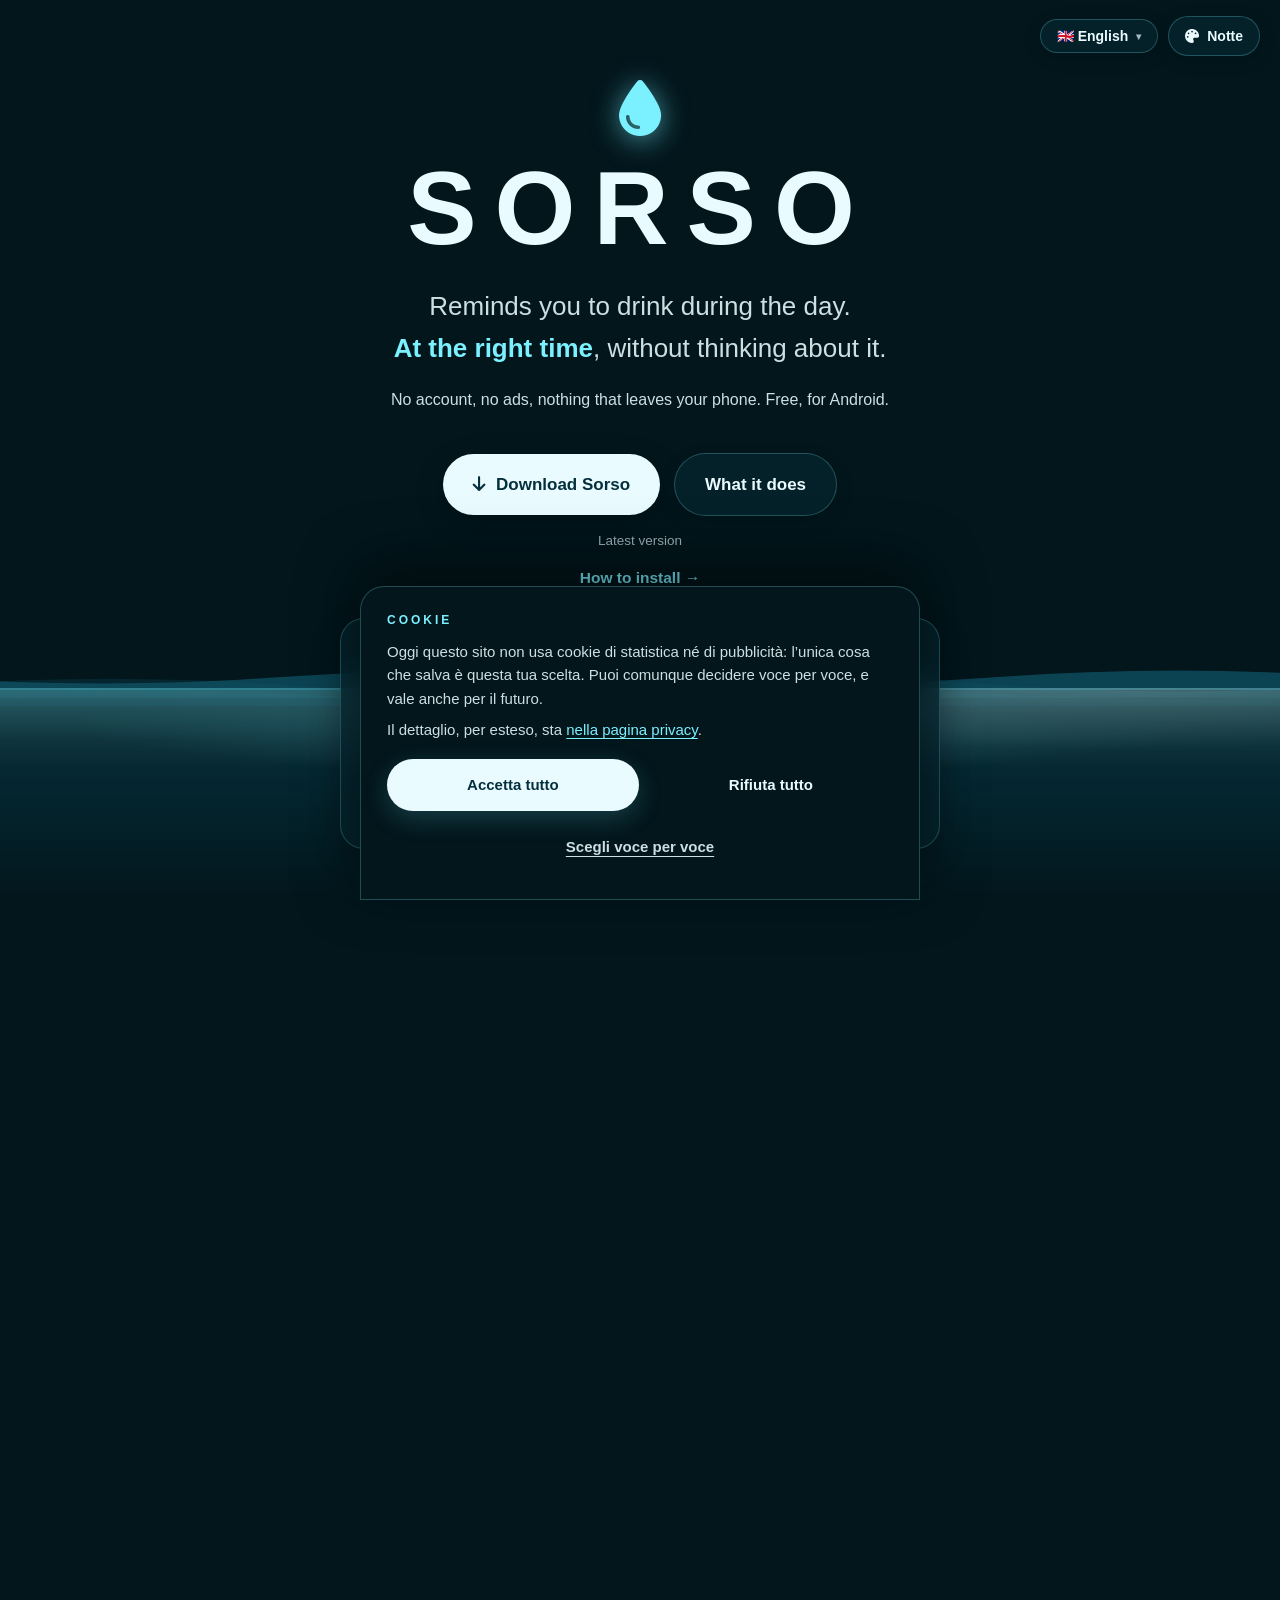
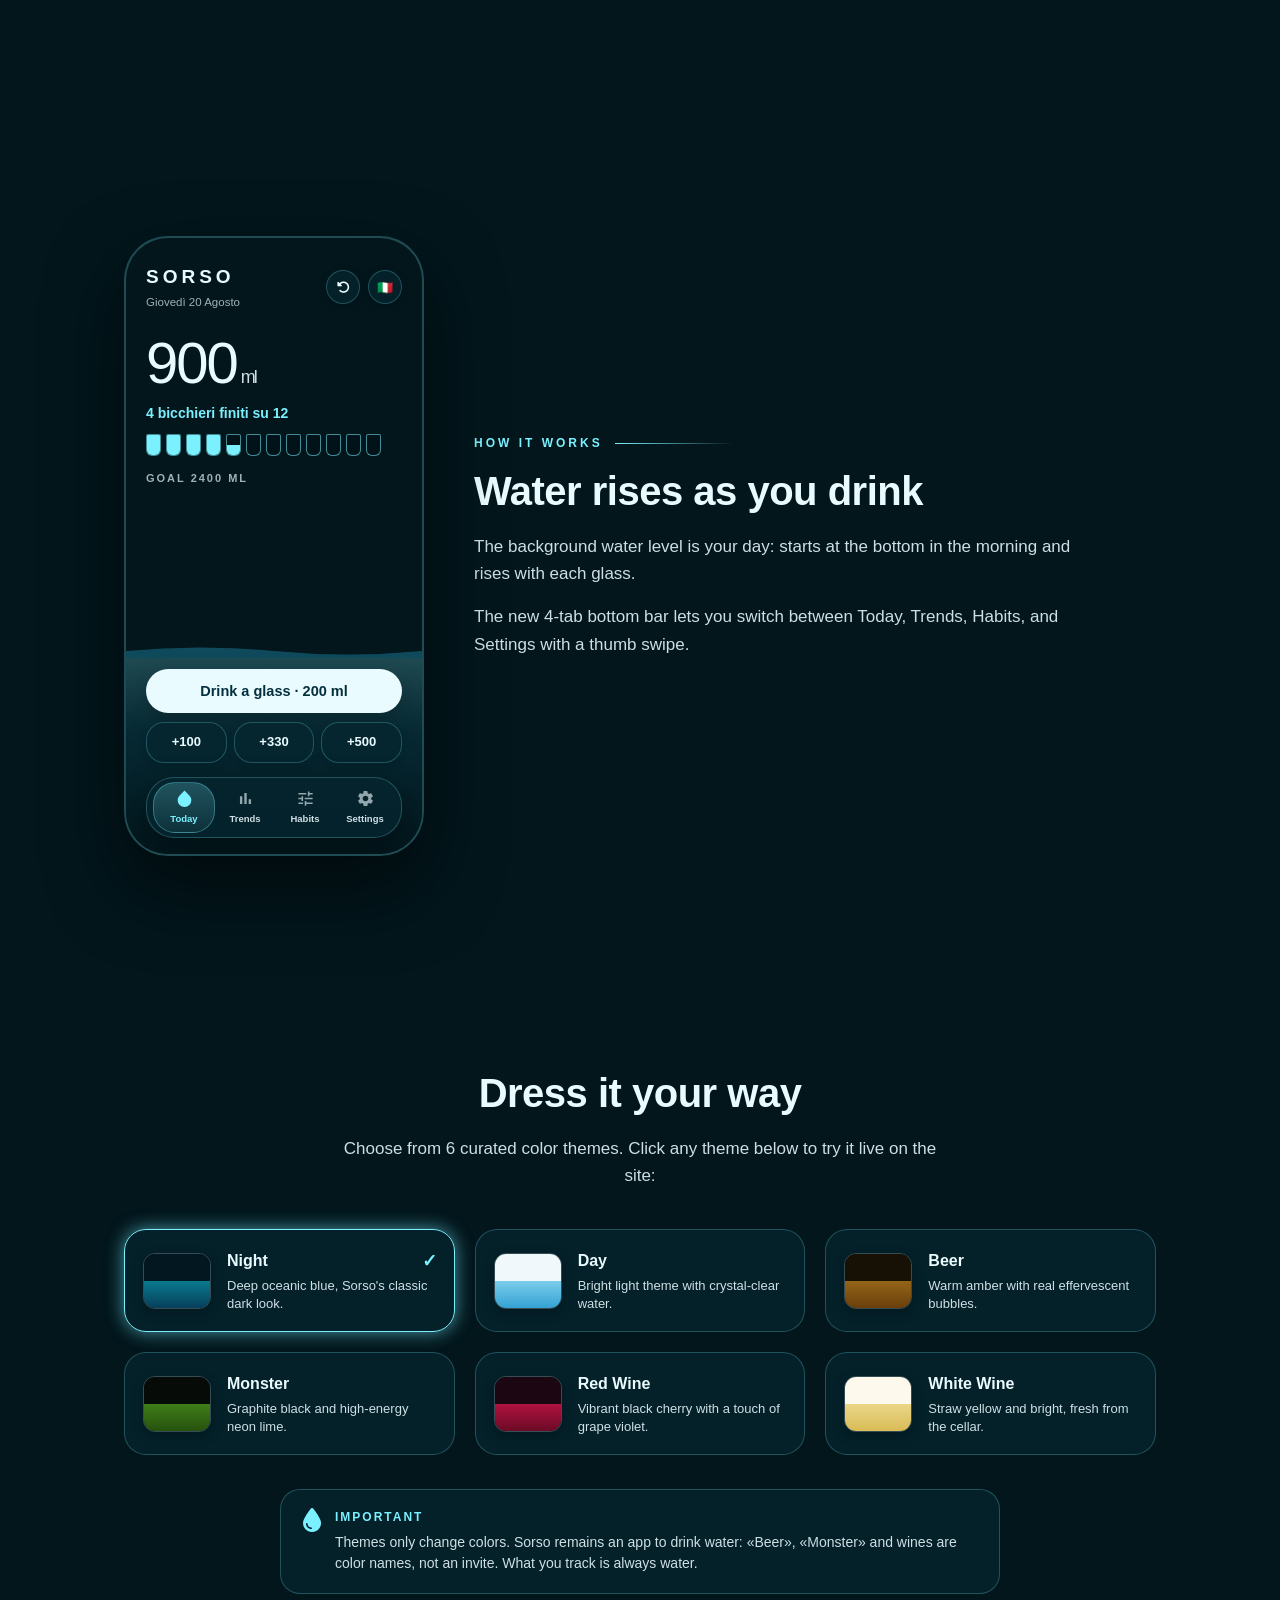
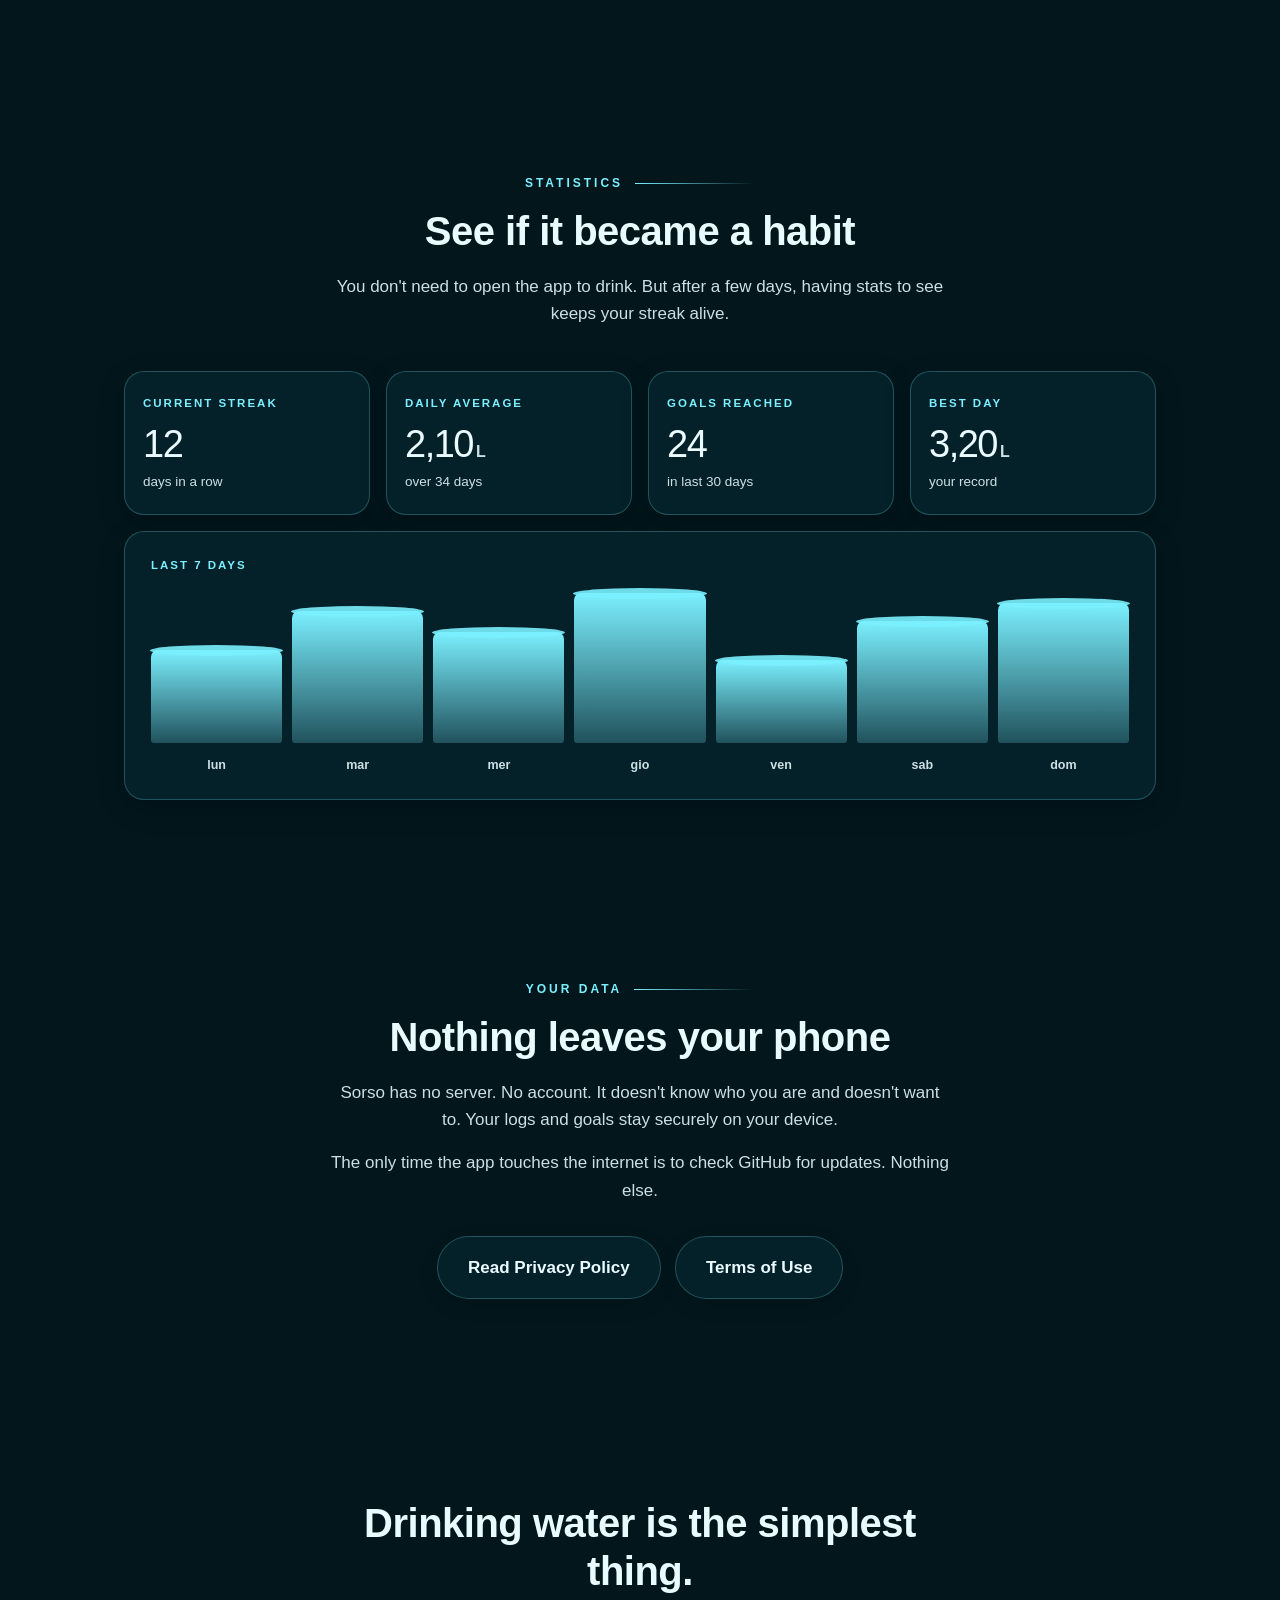
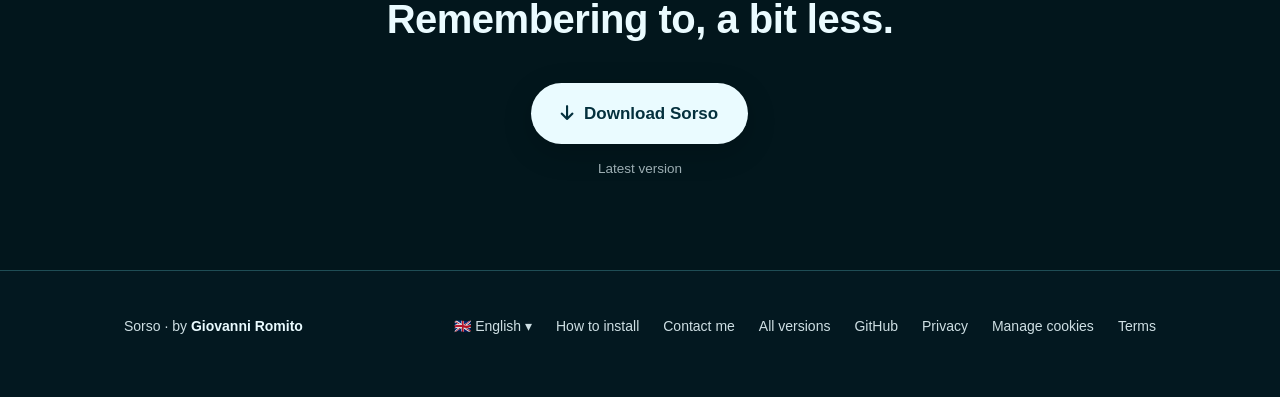
==== commit baa55052: "Ottimizzazione fluidita animazioni scroll, mock tab interattive e performance GPU" ====
--- a/index.html
+++ b/index.html
@@ -268,23 +268,59 @@
   
   .obiettivo{font-size:11px;letter-spacing:2px;font-weight:600;color:var(--mist-soft);margin-top:14px}
   
+  /* Contenitore e viste schermata Telefono per tutte le 4 tab */
+  .tel-viste-wrap{flex:1;position:relative;display:flex;flex-direction:column;min-height:0}
+  .tel-vista{
+    display:none;flex-direction:column;flex:1;
+    opacity:0;transform:translateY(8px) scale(.98);
+    transition:opacity .35s cubic-bezier(.2,.8,.3,1), transform .35s cubic-bezier(.2,.8,.3,1);
+  }
+  .tel-vista.attiva{display:flex;opacity:1;transform:none}
+  
+  .tel-mini-card{
+    background:var(--card-bg);border:1px solid var(--card-border);
+    backdrop-filter:blur(10px);-webkit-backdrop-filter:blur(10px);
+    border-radius:18px;padding:12px 14px;margin-top:10px;
+    box-shadow:0 4px 14px rgba(0,0,0,.15);
+  }
+  .tel-mini-card h4{font-size:12px;color:var(--glow);letter-spacing:1px;text-transform:uppercase;margin-bottom:4px}
+  .tel-mini-card p{font-size:12.5px;color:var(--mist);line-height:1.4;margin:0}
+  
+  .tel-mini-colonne{display:flex;align-items:flex-end;gap:5px;height:55px;margin-top:10px}
+  .tel-mini-colonne span{
+    flex:1;background:linear-gradient(180deg, var(--glow), rgba(123,240,255,.2));
+    border-radius:3px 3px 0 0;height:var(--h, 50%);transition:height .6s ease;
+  }
+  .tel-riga-setting{
+    display:flex;align-items:center;justify-content:space-between;
+    padding:8px 0;border-bottom:1px solid rgba(255,255,255,.08);font-size:12px;color:var(--mist);
+  }
+  .tel-riga-setting:last-child{border-bottom:none}
+  .tel-riga-setting b{color:var(--schiuma);font-weight:600}
+
   /* Bottone principale */
   .pulsantone{
     background:var(--schiuma);color:var(--ink);text-align:center;
     padding:14px 18px;border-radius:26px;font-weight:700;font-size:14.5px;margin-top:auto;
     box-shadow:0 8px 24px rgba(0,0,0,.22);
     border:none;cursor:pointer;
-  }
+    transition:transform .15s cubic-bezier(.34,1.56,.64,1), box-shadow .2s;
+  }
+  .pulsantone:hover{transform:scale(1.02);box-shadow:0 10px 28px rgba(0,0,0,.3)}
+  .pulsantone:active{transform:scale(.96)}
   
   /* Scorciatoie quantità rapide */
-  .tel-scorciatoie{display:flex;gap:7px;margin-top:9px;margin-bottom:16px}
+  .tel-scorciatoie{display:flex;gap:7px;margin-top:9px;margin-bottom:14px}
   .tel-pill-btn{
     flex:1;text-align:center;padding:9px 4px;border-radius:18px;
     background:var(--card-bg);border:1px solid var(--card-border);
     backdrop-filter:blur(8px);-webkit-backdrop-filter:blur(8px);
     font-size:13px;font-weight:600;color:var(--schiuma);
-    box-shadow:0 2px 8px rgba(0,0,0,.1);
-  }
+    box-shadow:0 2px 8px rgba(0,0,0,.1);cursor:pointer;
+    transition:transform .15s, background .2s, border-color .2s;
+  }
+  .tel-pill-btn:hover{background:rgba(123,240,255,.18);border-color:var(--glow);transform:translateY(-1px)}
+  .tel-pill-btn:active{transform:scale(.95)}
 
   /* Barra di navigazione inferiore Compose reale (Isola a 4 schede) */
   .tel-bottombar{
@@ -293,12 +329,15 @@
     display:flex;align-items:center;justify-content:space-between;
     backdrop-filter:blur(16px);-webkit-backdrop-filter:blur(16px);
     box-shadow:0 8px 28px rgba(0,0,0,.35);
+    margin-top:auto;
   }
   .tel-tab{
     flex:1;display:flex;flex-direction:column;align-items:center;gap:3px;
     padding:6px 2px;border-radius:22px;color:var(--mist);font-size:9.5px;font-weight:600;
-    transition:color .2s, background .2s;
-  }
+    transition:color .2s, background .2s, transform .15s;
+    cursor:pointer;user-select:none;
+  }
+  .tel-tab:hover{color:var(--schiuma);transform:translateY(-1px)}
   .tel-tab svg{display:block;opacity:.7;transition:opacity .2s, transform .2s}
   .tel-tab.attiva{
     background:linear-gradient(180deg, rgba(123,240,255,.24), rgba(123,240,255,.08));
@@ -310,7 +349,8 @@
   .acqua-tel{
     position:absolute;left:0;right:0;bottom:0;height:44%;
     background:var(--water-grad);z-index:1;
-    transition:height 1.4s cubic-bezier(.3,.9,.4,1)
+    transition:height .85s cubic-bezier(.25,1,.35,1);
+    pointer-events:none;
   }
   .acqua-tel .onda-tel{
     position:absolute;left:0;bottom:100%;width:200%;height:14px;
@@ -568,51 +608,106 @@
               <div class="data" id="mockup-data">Giovedì 20 Agosto</div>
             </div>
             <div class="tel-actions">
-              <div class="tel-pill-icon" title="Azzera"><i class="fa-solid fa-rotate-left"></i></div>
-              <div class="tel-pill-icon" title="Lingua">🇮🇹</div>
+              <button type="button" class="tel-pill-icon" id="tel-btn-reset" title="Azzera"><i class="fa-solid fa-rotate-left"></i></button>
+              <button type="button" class="tel-pill-icon" data-apri-lingua title="Lingua">🇮🇹</button>
             </div>
           </div>
           
-          <div class="numerone"><b id="conteggio" style="font-weight:200">0</b><span>ml</span></div>
-          <div class="conta" data-i18n="mockup_conta">4 bicchieri finiti su 12</div>
-          
-          <div class="fila-bicchieri">
-            <div class="bicchiere"><i style="--h:100%;animation-delay:.15s"></i></div>
-            <div class="bicchiere"><i style="--h:100%;animation-delay:.22s"></i></div>
-            <div class="bicchiere"><i style="--h:100%;animation-delay:.29s"></i></div>
-            <div class="bicchiere"><i style="--h:100%;animation-delay:.36s"></i></div>
-            <div class="bicchiere"><i style="--h:50%;animation-delay:.43s"></i></div>
-            <div class="bicchiere"></div><div class="bicchiere"></div>
-            <div class="bicchiere"></div><div class="bicchiere"></div>
-            <div class="bicchiere"></div><div class="bicchiere"></div>
-            <div class="bicchiere"></div>
-          </div>
-          
-          <div class="obiettivo" data-i18n="mockup_obiettivo">OBIETTIVO 2400 ML</div>
-          
-          <div class="pulsantone" data-i18n="mockup_bevi">Bevi un bicchiere · 200 ml</div>
-          
-          <div class="tel-scorciatoie">
-            <div class="tel-pill-btn">+100</div>
-            <div class="tel-pill-btn">+330</div>
-            <div class="tel-pill-btn">Altro</div>
+          <div class="tel-viste-wrap">
+            <!-- VISTA 1: OGGI -->
+            <div class="tel-vista tel-vista-oggi attiva" id="tel-vista-oggi">
+              <div class="numerone"><b id="conteggio" style="font-weight:200">0</b><span>ml</span></div>
+              <div class="conta" id="tel-conta-testo" data-i18n="mockup_conta">4 bicchieri finiti su 12</div>
+              
+              <div class="fila-bicchieri" id="tel-fila-bicchieri">
+                <div class="bicchiere"><i style="--h:100%;animation-delay:.15s"></i></div>
+                <div class="bicchiere"><i style="--h:100%;animation-delay:.22s"></i></div>
+                <div class="bicchiere"><i style="--h:100%;animation-delay:.29s"></i></div>
+                <div class="bicchiere"><i style="--h:100%;animation-delay:.36s"></i></div>
+                <div class="bicchiere"><i style="--h:50%;animation-delay:.43s"></i></div>
+                <div class="bicchiere"></div><div class="bicchiere"></div>
+                <div class="bicchiere"></div><div class="bicchiere"></div>
+                <div class="bicchiere"></div><div class="bicchiere"></div>
+                <div class="bicchiere"></div>
+              </div>
+              
+              <div class="obiettivo" data-i18n="mockup_obiettivo">OBIETTIVO 2400 ML</div>
+              
+              <button type="button" class="pulsantone" id="tel-btn-bevi" data-i18n="mockup_bevi">Bevi un bicchiere · 200 ml</button>
+              
+              <div class="tel-scorciatoie">
+                <div class="tel-pill-btn" data-aggiungi="100">+100</div>
+                <div class="tel-pill-btn" data-aggiungi="330">+330</div>
+                <div class="tel-pill-btn" data-aggiungi="500">+500</div>
+              </div>
+            </div>
+
+            <!-- VISTA 2: ANDAMENTO -->
+            <div class="tel-vista tel-vista-andamento" id="tel-vista-andamento">
+              <div class="numerone" style="font-size:44px;margin-top:14px"><b style="font-weight:200">2,1</b><span>L/giorno</span></div>
+              <div class="conta" style="margin-top:4px">🔥 12 giorni di fila</div>
+
+              <div class="tel-mini-card">
+                <h4>Ultimi 7 giorni</h4>
+                <div class="tel-mini-colonne">
+                  <span style="--h:65%"></span><span style="--h:85%"></span><span style="--h:70%"></span>
+                  <span style="--h:100%"></span><span style="--h:60%"></span><span style="--h:80%"></span>
+                  <span style="--h:92%"></span>
+                </div>
+              </div>
+
+              <div class="tel-mini-card">
+                <h4>Record personale</h4>
+                <p><strong>3,20 L</strong> centrati lunedì scorso</p>
+              </div>
+            </div>
+
+            <!-- VISTA 3: ABITUDINI -->
+            <div class="tel-vista tel-vista-abitudini" id="tel-vista-abitudini">
+              <div class="tel-mini-card" style="margin-top:16px">
+                <h4>Obiettivo Giornaliero</h4>
+                <p style="font-size:18px;color:var(--schiuma);font-weight:700">2400 ml <small style="font-size:12px;font-weight:normal;color:var(--mist)">(12 bicchieri)</small></p>
+              </div>
+
+              <div class="tel-mini-card">
+                <h4>Promemoria Puntuali</h4>
+                <div class="tel-riga-setting"><span>Frequenza</span> <b>Ogni 60 min</b></div>
+                <div class="tel-riga-setting"><span>Finestra</span> <b>08:30 – 22:30</b></div>
+                <div class="tel-riga-setting"><span>Sveglie precise</span> <b style="color:var(--glow)">Attive ✓</b></div>
+              </div>
+            </div>
+
+            <!-- VISTA 4: IMPOSTAZIONI -->
+            <div class="tel-vista tel-vista-impostazioni" id="tel-vista-impostazioni">
+              <div class="tel-mini-card" style="margin-top:16px">
+                <h4>Aspetto</h4>
+                <div class="tel-riga-setting"><span>Tema attivo</span> <b>6 Temi disponibili</b></div>
+                <div class="tel-riga-setting"><span>Bollicine</span> <b>Fluide & vive</b></div>
+              </div>
+
+              <div class="tel-mini-card">
+                <h4>Riservatezza & Sistema</h4>
+                <div class="tel-riga-setting"><span>Account</span> <b>Nessuno (Offline)</b></div>
+                <div class="tel-riga-setting"><span>Versione</span> <b>v1.11.1 (GitHub)</b></div>
+              </div>
+            </div>
           </div>
 
           <!-- Bottom Bar reale a 4 schede con icone vettoriali Material -->
           <div class="tel-bottombar">
-            <div class="tel-tab attiva">
+            <div class="tel-tab attiva" data-tel-tab="oggi">
               <svg viewBox="0 0 24 24" width="19" height="19" fill="currentColor"><path d="M12 2.69l5.66 5.66a8 8 0 1 1-11.31 0z"/></svg>
               <span data-i18n="mockup_tab_oggi">Oggi</span>
             </div>
-            <div class="tel-tab">
+            <div class="tel-tab" data-tel-tab="andamento">
               <svg viewBox="0 0 24 24" width="19" height="19" fill="currentColor"><path d="M5 9.2h3V19H5zM10.5 5h3V19h-3zM16 13h3V19h-3z"/></svg>
               <span data-i18n="mockup_tab_andamento">Andamento</span>
             </div>
-            <div class="tel-tab">
+            <div class="tel-tab" data-tel-tab="abitudini">
               <svg viewBox="0 0 24 24" width="19" height="19" fill="currentColor"><path d="M3 17v2h6v-2H3zM3 5v2h10V5H3zm10 16v-2h8v-2h-8v-2h-2v6h2zM7 9v2H3v2h4v2h2V9H7zm14 4v-2H11v2h10zm-6-4h2V7h4V5h-4V3h-2v6z"/></svg>
               <span data-i18n="mockup_tab_abitudini">Abitudini</span>
             </div>
-            <div class="tel-tab">
+            <div class="tel-tab" data-tel-tab="impostazioni">
               <svg viewBox="0 0 24 24" width="19" height="19" fill="currentColor"><path d="M19.14 12.94c.04-.3.06-.61.06-.94 0-.32-.02-.64-.07-.94l2.03-1.58a.49.49 0 0 0 .12-.61l-1.92-3.32a.488.488 0 0 0-.59-.22l-2.39.96c-.5-.38-1.03-.7-1.62-.94l-.36-2.54a.484.484 0 0 0-.48-.41h-3.84c-.24 0-.43.17-.47.41l-.36 2.54c-.59.24-1.13.57-1.62.94l-2.39-.96c-.22-.08-.47 0-.59.22L2.74 8.87c-.12.21-.08.47.12.61l2.03 1.58c-.05.3-.09.63-.09.94s.02.64.07.94l-2.03 1.58a.49.49 0 0 0-.12.61l1.92 3.32c.12.22.37.29.59.22l2.39-.96c.5.38 1.03.7 1.62.94l.36 2.54c.05.24.24.41.48.41h3.84c.24 0 .44-.17.47-.41l.36-2.54c.59-.24 1.13-.56 1.62-.94l2.39.96c.22.08.47 0 .59-.22l1.92-3.32c.12-.22.07-.47-.12-.61l-2.01-1.58zM12 15.6c-1.98 0-3.6-1.62-3.6-3.6s1.62-3.6 3.6-3.6 3.6 1.62 3.6 3.6-1.62 3.6-3.6 3.6z"/></svg>
               <span data-i18n="mockup_tab_impostazioni">Impostazioni</span>
             </div>
@@ -835,44 +930,152 @@
 });
 if (!menoMoto) setTimeout(() => nome.classList.add('lucido'), 350 + parola.length * 90 + 800);
 
-// ---- il telefono si accende quando lo si guarda --------------------------
-function accendiTelefono() {
+// ---- simulatore e interattività telefono reale v1.11.1 --------------------
+let mlAttuali = 900;
+const obbiettivoMl = 2400;
+
+function aggiornaInterfacciaTelefono(anima = true) {
+  const cifra = document.getElementById('conteggio');
   const acqua = document.getElementById('acqua-tel');
-  const cifra = document.getElementById('conteggio');
-  if (menoMoto) { cifra.textContent = '900'; return; }
-  acqua.style.height = '20%';
-  requestAnimationFrame(() => { acqua.style.height = '44%'; });
-
-  const durata = 1200, inizio = performance.now();
+  const contaTesto = document.getElementById('tel-conta-testo');
+  const bicchieri = document.querySelectorAll('#tel-fila-bicchieri .bicchiere');
+  
+  const numBicchieri = Math.min(12, Math.floor(mlAttuali / 200));
+  const restoMl = (mlAttuali % 200);
+  
+  if (contaTesto) {
+    contaTesto.textContent = `${numBicchieri} bicchieri finiti su 12`;
+  }
+
+  // Aggiorna icone bicchieri
+  bicchieri.forEach((b, i) => {
+    b.innerHTML = '';
+    if (i < numBicchieri) {
+      const fill = document.createElement('i');
+      fill.style.setProperty('--h', '100%');
+      fill.style.height = '100%';
+      b.appendChild(fill);
+    } else if (i === numBicchieri && restoMl > 0) {
+      const fill = document.createElement('i');
+      const perc = Math.round((restoMl / 200) * 100);
+      fill.style.setProperty('--h', perc + '%');
+      fill.style.height = perc + '%';
+      b.appendChild(fill);
+    }
+  });
+
+  // Aggiorna livello acqua del telefono
+  const percAcqua = Math.min(92, Math.max(16, (mlAttuali / obbiettivoMl) * 85));
+  if (acqua) {
+    acqua.style.height = percAcqua + '%';
+  }
+
+  // Anima il contatore numerico
+  if (!anima || menoMoto) {
+    if (cifra) cifra.textContent = mlAttuali;
+    return;
+  }
+
+  const valoreIniziale = parseInt(cifra.textContent || '0', 10);
+  const delta = mlAttuali - valoreIniziale;
+  const durata = 600, inizio = performance.now();
+  
   (function passo(ora) {
     const t = Math.min(1, (ora - inizio) / durata);
     const morbido = 1 - Math.pow(1 - t, 3);
-    cifra.textContent = Math.round(900 * morbido);
+    if (cifra) cifra.textContent = Math.round(valoreIniziale + delta * morbido);
     if (t < 1) requestAnimationFrame(passo);
   })(inizio);
 }
 
-// ---- la torcia che segue il puntatore su tutte le carte, schede temi e changelog ----
-document.querySelectorAll('.carta, .scheda-changelog, .scheda-tema, .numero, .andamento').forEach(c => {
-  c.addEventListener('pointermove', e => {
-    const r = c.getBoundingClientRect();
-    c.style.setProperty('--mx', (e.clientX - r.left) + 'px');
-    c.style.setProperty('--my', (e.clientY - r.top) + 'px');
+function accendiTelefono() {
+  if (menoMoto) { aggiornaInterfacciaTelefono(false); return; }
+  const acqua = document.getElementById('acqua-tel');
+  if (acqua) acqua.style.height = '18%';
+  requestAnimationFrame(() => {
+    aggiornaInterfacciaTelefono(true);
+  });
+}
+
+// ---- Gestione Tab del Telefono (Oggi, Andamento, Abitudini, Impostazioni) ----
+const tabTelefoni = document.querySelectorAll('.tel-tab');
+const visteTelefoni = document.querySelectorAll('.tel-vista');
+const acquaTel = document.getElementById('acqua-tel');
+
+tabTelefoni.forEach(tab => {
+  tab.addEventListener('click', () => {
+    const idTab = tab.getAttribute('data-tel-tab');
+    if (!idTab) return;
+
+    tabTelefoni.forEach(t => t.classList.toggle('attiva', t === tab));
+    visteTelefoni.forEach(v => {
+      v.classList.toggle('attiva', v.id === `tel-vista-${idTab}`);
+    });
+
+    // Calibra il livello dell'acqua a seconda della sezione
+    if (acquaTel) {
+      if (idTab === 'oggi') {
+        const perc = Math.min(92, Math.max(16, (mlAttuali / obbiettivoMl) * 85));
+        acquaTel.style.height = perc + '%';
+      } else if (idTab === 'andamento') {
+        acquaTel.style.height = '62%';
+      } else if (idTab === 'abitudini') {
+        acquaTel.style.height = '34%';
+      } else if (idTab === 'impostazioni') {
+        acquaTel.style.height = '22%';
+      }
+    }
   });
 });
 
-// ---- il telefono si gira verso di te -------------------------------------
+// ---- Interazioni simulate di bevuta ----
+const btnBevi = document.getElementById('tel-btn-bevi');
+if (btnBevi) {
+  btnBevi.addEventListener('click', () => {
+    mlAttuali = Math.min(3600, mlAttuali + 200);
+    aggiornaInterfacciaTelefono(true);
+  });
+}
+
+document.querySelectorAll('.tel-scorciatoie .tel-pill-btn').forEach(btn => {
+  btn.addEventListener('click', () => {
+    const qty = parseInt(btn.getAttribute('data-aggiungi') || '100', 10);
+    mlAttuali = Math.min(3600, mlAttuali + qty);
+    aggiornaInterfacciaTelefono(true);
+  });
+});
+
+const btnReset = document.getElementById('tel-btn-reset');
+if (btnReset) {
+  btnReset.addEventListener('click', () => {
+    mlAttuali = 0;
+    aggiornaInterfacciaTelefono(true);
+  });
+}
+
+// ---- Il telefono si attiva con IntersectionObserver ----------------------
 const tel = document.getElementById('telefono');
 tel.addEventListener('entrato', accendiTelefono);
+
+// ---- Il telefono si gira dolcemente verso il cursore (rAF throttled) ----
 const vetrina = document.querySelector('.vetrina');
-if (!menoMoto) {
+if (!menoMoto && vetrina && tel) {
+  let vetrinaTicking = false;
   vetrina.addEventListener('pointermove', e => {
-    const r = vetrina.getBoundingClientRect();
-    const x = (e.clientX - r.left) / r.width - 0.5;
-    const y = (e.clientY - r.top) / r.height - 0.5;
-    tel.style.transform = `rotateY(${x * 14}deg) rotateX(${-y * 11}deg) scale(1.02)`;
+    if (vetrinaTicking) return;
+    vetrinaTicking = true;
+    requestAnimationFrame(() => {
+      const r = vetrina.getBoundingClientRect();
+      const x = (e.clientX - r.left) / r.width - 0.5;
+      const y = (e.clientY - r.top) / r.height - 0.5;
+      tel.style.transform = `rotateY(${x * 12}deg) rotateX(${-y * 9}deg) scale(1.02)`;
+      vetrinaTicking = false;
+    });
+  }, { passive: true });
+
+  vetrina.addEventListener('pointerleave', () => {
+    tel.style.transform = '';
   });
-  vetrina.addEventListener('pointerleave', () => { tel.style.transform = ''; });
 }
 
 // ---- il pulsante scarica punta sempre all'ultima versione ----------------
@@ -893,11 +1096,14 @@
     if (!apk || !scaricoAttendibile(apk.browser_download_url)) return;
     const mb = (apk.size / 1048576).toFixed(1).replace('.', ',');
     for (const id of ['scarica', 'scarica2']) {
-      document.getElementById(id).href = apk.browser_download_url;
+      const el = document.getElementById(id);
+      if (el) el.href = apk.browser_download_url;
     }
     const riga = `Versione ${rel.tag_name.split('-').pop()} · ${mb} MB`;
-    document.getElementById('dettaglio').textContent = riga;
-    document.getElementById('dettaglio2').textContent = riga;
+    const d1 = document.getElementById('dettaglio');
+    const d2 = document.getElementById('dettaglio2');
+    if (d1) d1.textContent = riga;
+    if (d2) d2.textContent = riga;
   })
   .catch(() => {});
 </script>
--- a/comune.css
+++ b/comune.css
@@ -1,5 +1,24 @@
 /* Quello che tutte le pagine hanno in comune: l'acqua, le bollicine, il cerchio
    del tocco, l'ingresso dei blocchi, i temi, la lingua e il pannello dei cookie. */
+
+@property --glow { syntax: '<color>'; inherits: true; initial-value: #7BF0FF; }
+@property --onda-a { syntax: '<color>'; inherits: true; initial-value: #12586B; }
+@property --onda-bc { syntax: '<color>'; inherits: true; initial-value: #0A3A48; }
+@property --fondo { syntax: '<color>'; inherits: true; initial-value: #02161C; }
+@property --abisso { syntax: '<color>'; inherits: true; initial-value: #04222B; }
+@property --card-bg { syntax: '<color>'; inherits: true; initial-value: rgba(6, 38, 48, 0.72); }
+@property --card-border { syntax: '<color>'; inherits: true; initial-value: rgba(123,240,255,.24); }
+@property --card-hover-border { syntax: '<color>'; inherits: true; initial-value: rgba(123,240,255,.55); }
+@property --footer-bg { syntax: '<color>'; inherits: true; initial-value: rgba(4, 26, 33, 0.92); }
+@property --schiuma { syntax: '<color>'; inherits: true; initial-value: #EAFBFF; }
+@property --mist { syntax: '<color>'; inherits: true; initial-value: rgba(234,251,255,.88); }
+@property --onda-accent { syntax: '<color>'; inherits: true; initial-value: rgba(123,240,255,.6); }
+
+::view-transition-old(root),
+::view-transition-new(root) {
+  animation-duration: 0.35s;
+  animation-timing-function: cubic-bezier(0.25, 1, 0.5, 1);
+}
 
 :root {
   /* Tema predefinito: Notte */
@@ -131,8 +150,15 @@
 }
 
 /* Transizione morbida al cambio tema */
-body, .mare .corpo, .carta, .numero, .andamento, .biscotti, .btn, .scheda-tema, .scheda-changelog, .avviso-temi, .rilievo, .passo, footer {
-  transition: background-color .4s ease, border-color .4s ease, color .3s ease;
+body, main, header, footer,
+.carta, .numero, .andamento, .biscotti, .btn, .scheda-tema, .scheda-changelog,
+.avviso-temi, .rilievo, .passo, .sezione-scheda,
+.mare, .mare .corpo, .tel-schermo, .tel-bevuta, .tel-bottombar, .tel-pill-btn, .tel-btn-grande {
+  transition: background-color .45s ease, border-color .45s ease, color .35s ease, box-shadow .45s ease;
+}
+
+.onda path, .onda-tel path {
+  transition: fill .45s ease;
 }
 
 /* Stili comuni per tutti i box con blur e opacità ottimizzata */
@@ -152,7 +178,10 @@
 /* ============ BARRA DI AVANZAMENTO ============ */
 .avanzamento { position: fixed; top: 0; left: 0; right: 0; height: 3px; z-index: 50; pointer-events: none; }
 .avanzamento i {
-  display: block; height: 100%; width: calc(var(--salita) * 100%);
+  display: block; height: 100%; width: 100%;
+  transform: scaleX(var(--salita, 0));
+  transform-origin: left center;
+  will-change: transform;
   background: linear-gradient(90deg, var(--onda-a), var(--glow));
   box-shadow: 0 0 14px var(--onda-accent);
 }
@@ -185,10 +214,11 @@
 /* ============ IL MARE ============ */
 .mare {
   position: fixed; left: -6%; right: -6%; width: 112%; bottom: 0; z-index: 0; pointer-events: none;
-  height: calc(26vh + var(--salita) * 82vh);
+  height: calc(26vh + var(--salita, 0) * 82vh);
   max-height: 100vh; max-height: 100dvh;
-  transition: height .25s linear, transform .45s cubic-bezier(.2,.9,.3,1);
+  will-change: transform, height;
   transform: translateY(calc(var(--spinta,0) * -14px)) rotate(calc(var(--spinta,0) * .45deg));
+  transition: transform .35s cubic-bezier(.2,.9,.3,1);
 }
 .mare .respiro { position: absolute; inset: 0; animation: respira 11s ease-in-out infinite; }
 @keyframes respira { 0%,100%{transform:translateY(0)} 50%{transform:translateY(-7px)} }
@@ -236,8 +266,7 @@
 
 /* Bollicine gassate per Birra e Monster */
 [data-tema="birra"] .bolla, [data-tema="monster"] .bolla {
-  opacity: .35;
-  animation-duration: 3.5s !important;
+  opacity: .32;
 }
 
 /* ============ BOLLICINE AMBIENTALI ============ */
@@ -368,7 +397,9 @@
   border-radius: 22px; padding: 18px;
   display: flex; align-items: center; gap: 16px;
   cursor: pointer; text-align: left;
-  transition: transform .25s cubic-bezier(.2,.8,.3,1), border-color .25s, box-shadow .25s;
+  border: 1.5px solid var(--card-border);
+  background: var(--card-bg);
+  transition: transform .25s cubic-bezier(.2,.8,.3,1), border-color .35s ease, background-color .35s ease, box-shadow .35s ease;
   position: relative; overflow: hidden;
 }
 .scheda-tema::before {
@@ -393,8 +424,7 @@
 .scheda-tema:active { transform: scale(.97); }
 .scheda-tema.attivo {
   border-color: var(--glow);
-  border-width: 2px;
-  background: rgba(123,240,255,.14);
+  box-shadow: 0 0 18px var(--onda-accent);
 }
 .scheda-tema > * { position: relative; z-index: 1; }
 
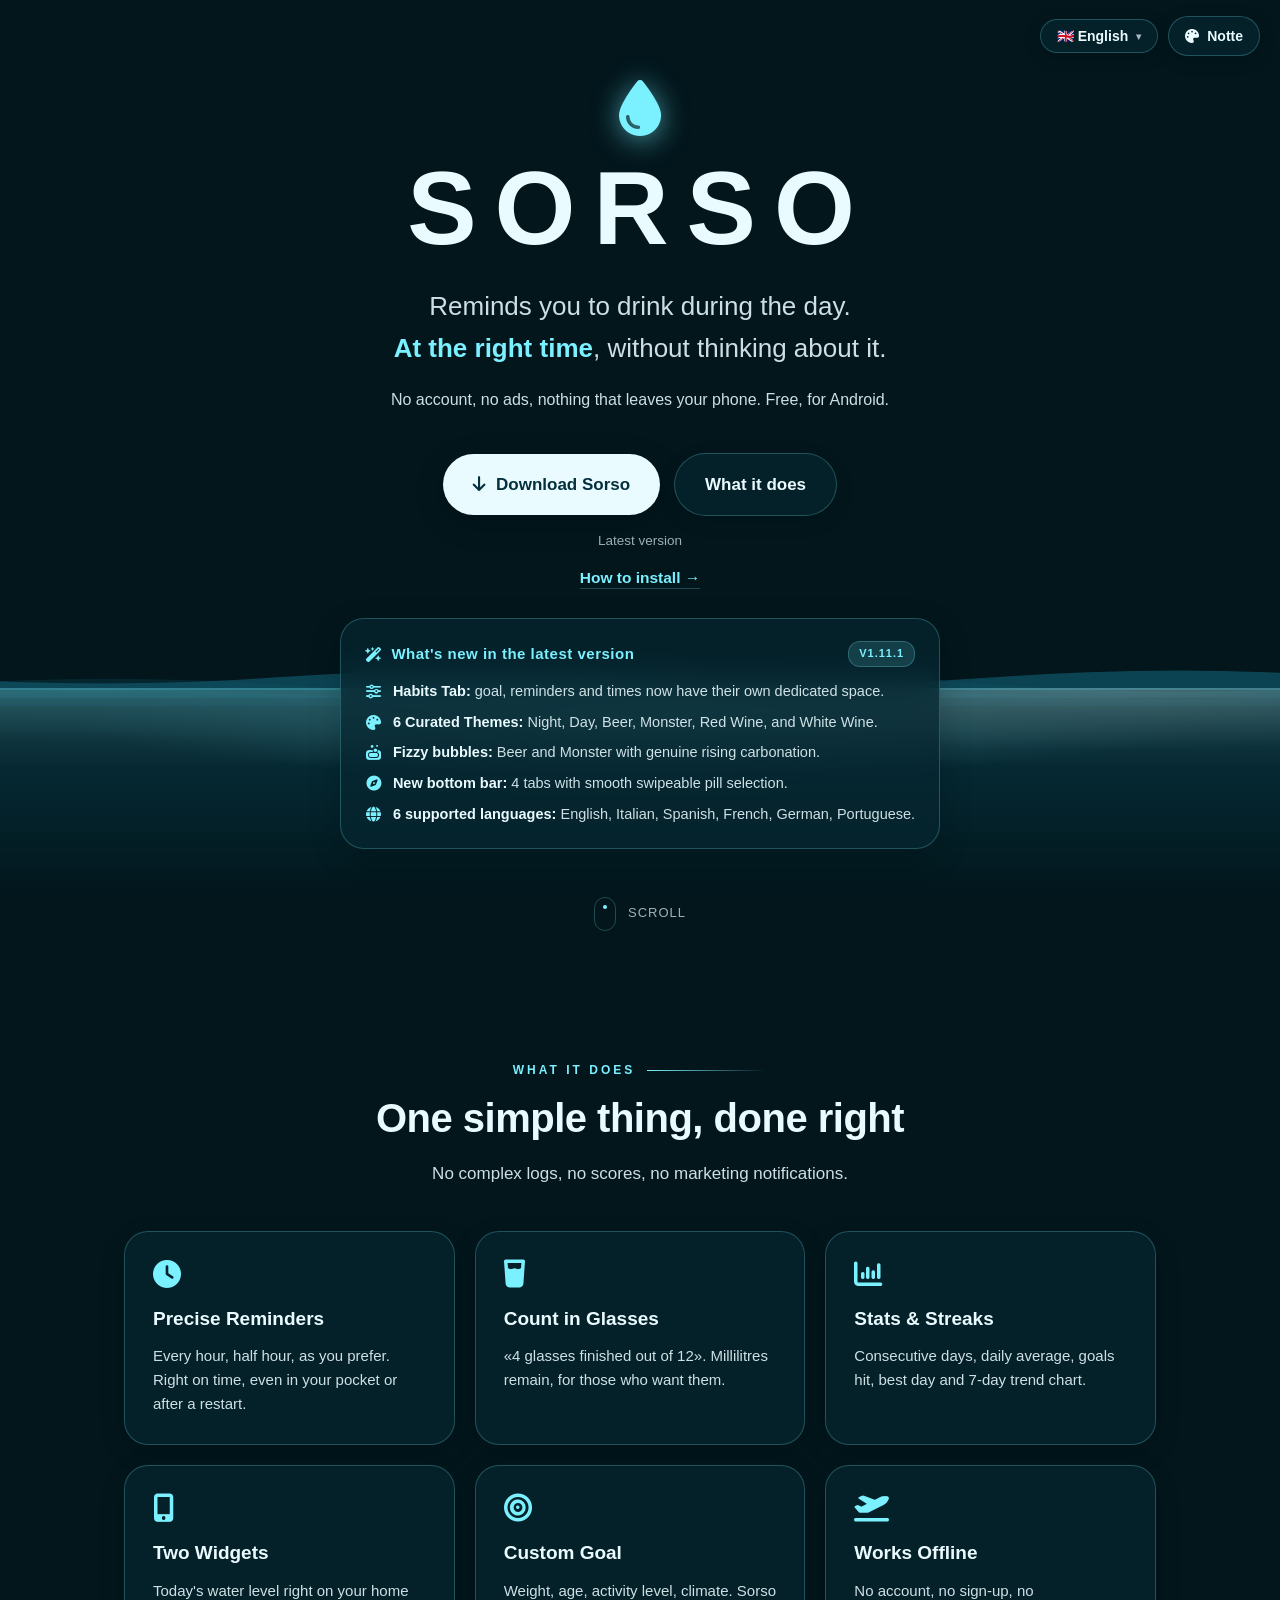
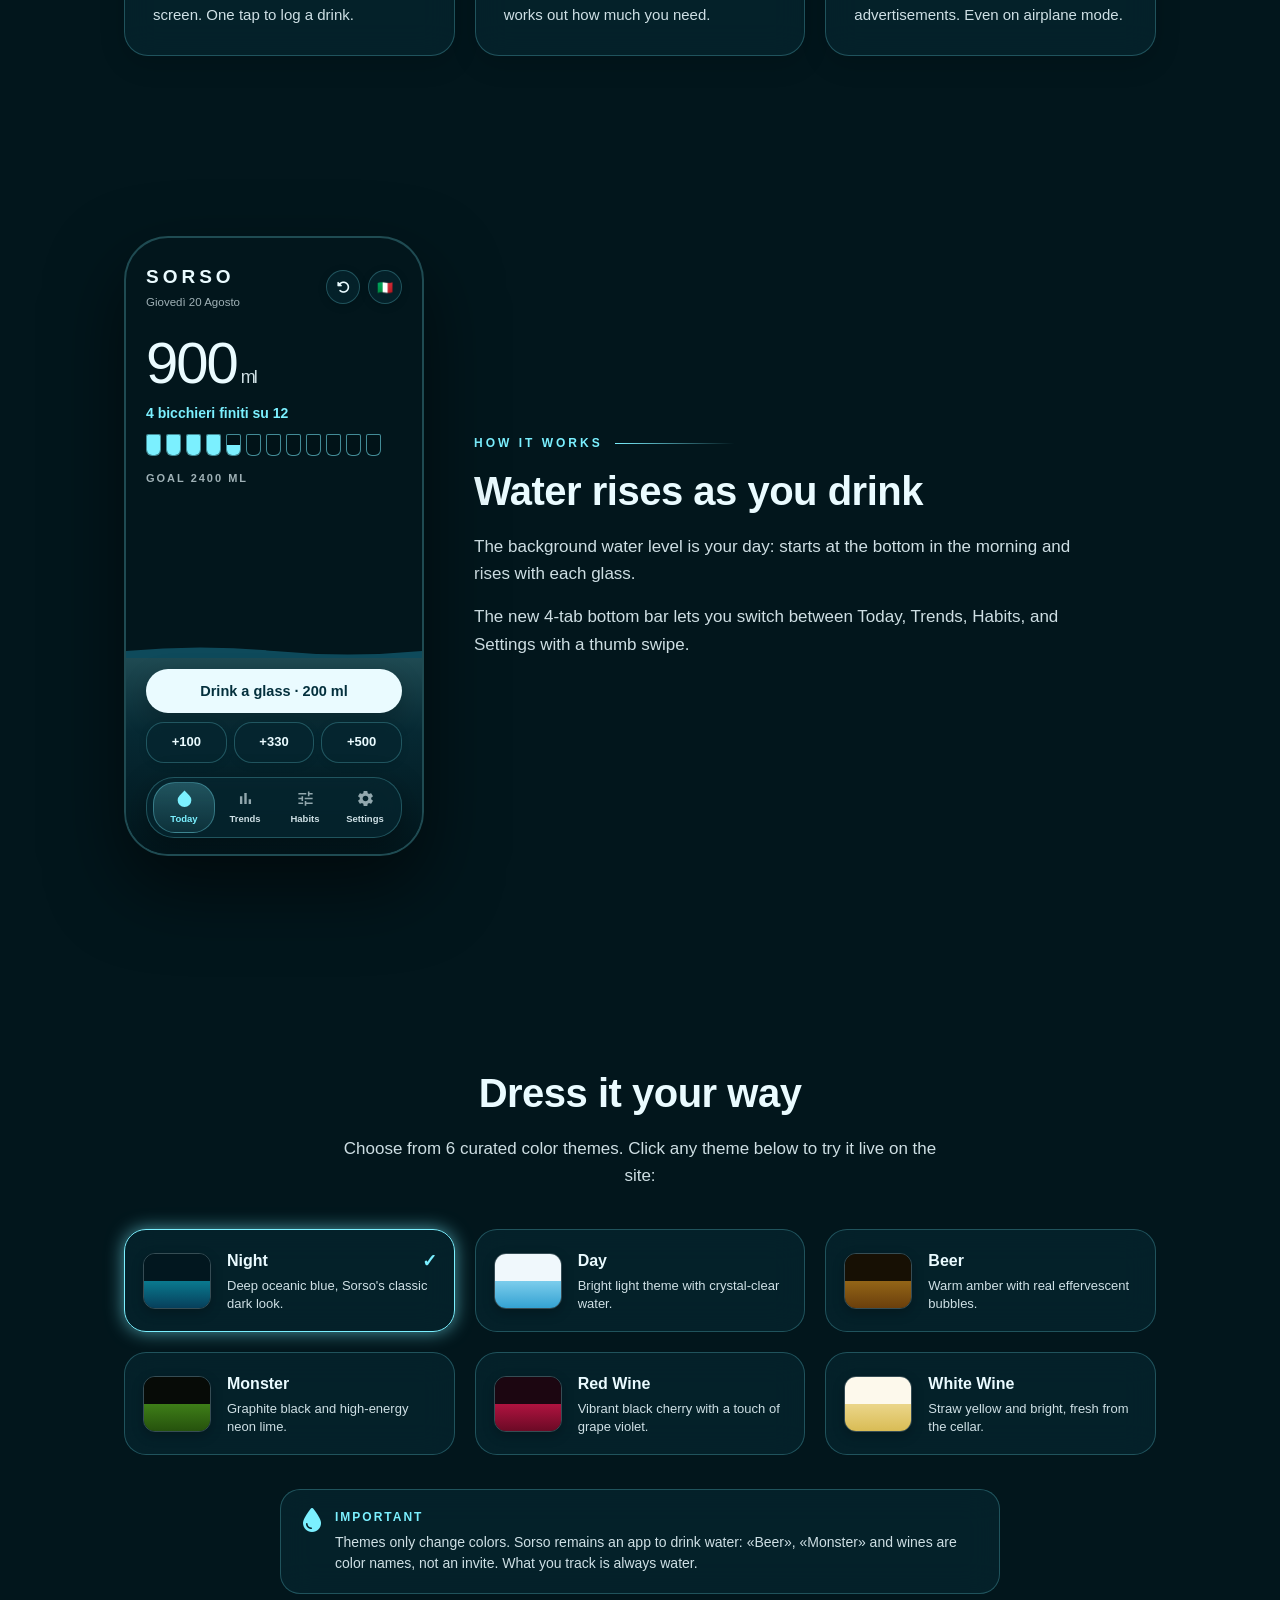
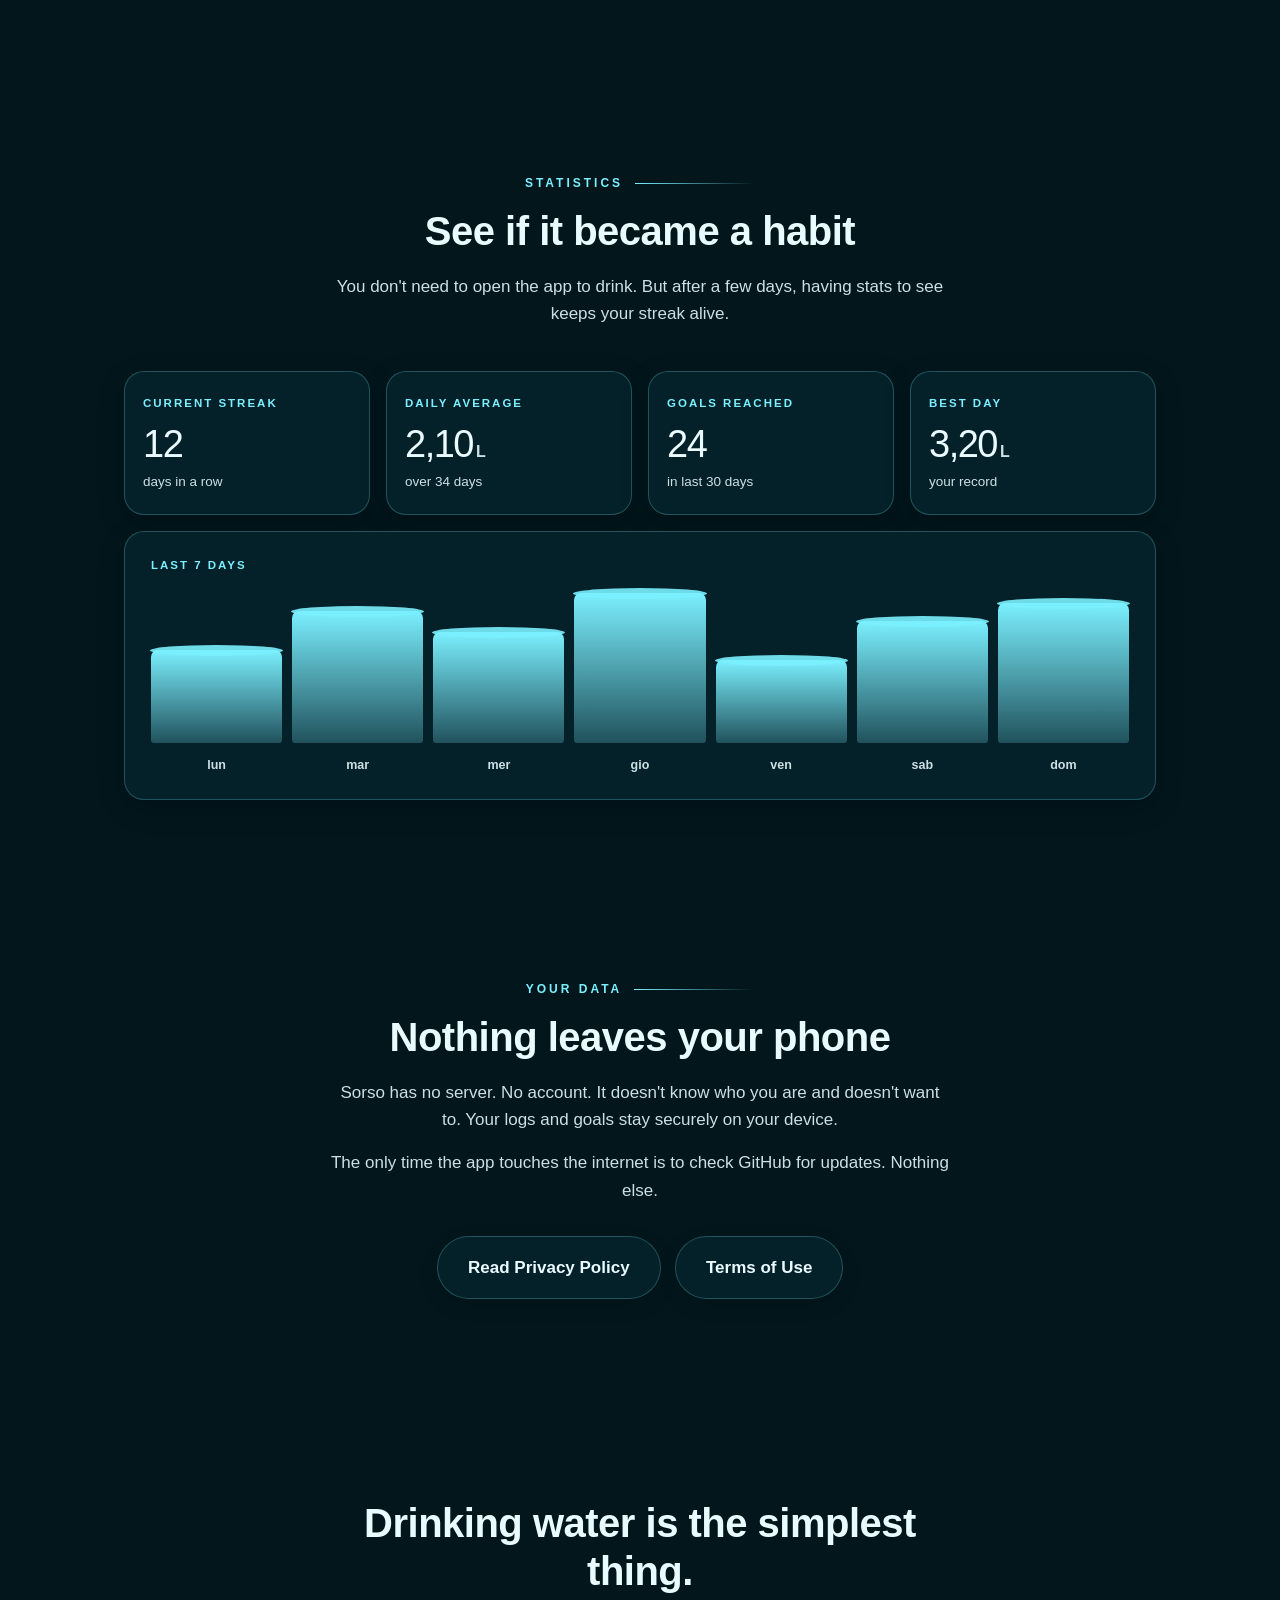
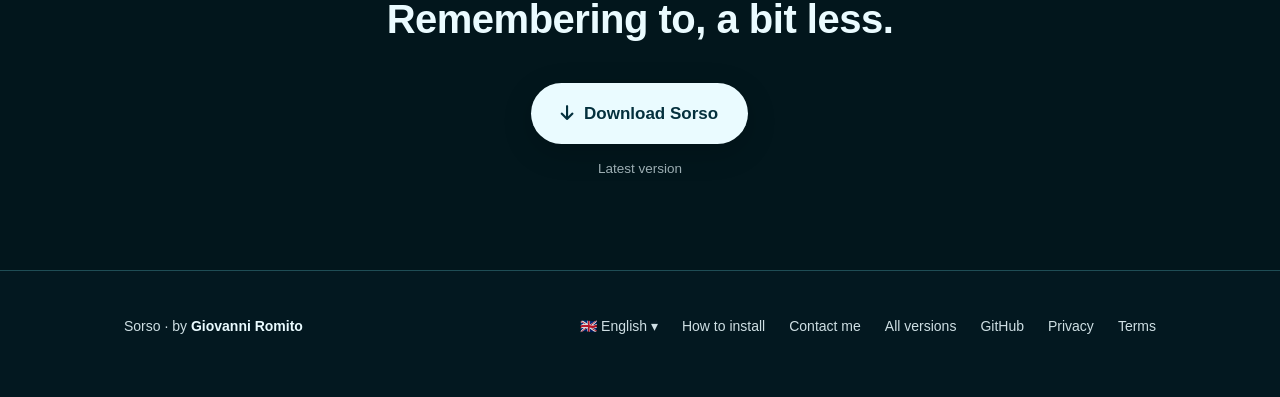
==== commit 4a2a2553: "Disattivazione popup cookie e rimozione link correlati" ====
--- a/index.html
+++ b/index.html
@@ -909,7 +909,6 @@
       <a href="https://github.com/sorsoapp/sorso-releases/releases" data-i18n="footer_versioni">Tutte le versioni</a>
       <a href="https://github.com/sorsoapp">GitHub</a>
       <a href="privacy.html" data-i18n="footer_privacy">Privacy</a>
-      <a href="privacy.html#cookie" data-cookie data-i18n="footer_cookie">Gestisci i cookie</a>
       <a href="condizioni.html" data-i18n="footer_condizioni">Condizioni</a>
     </div>
   </div>
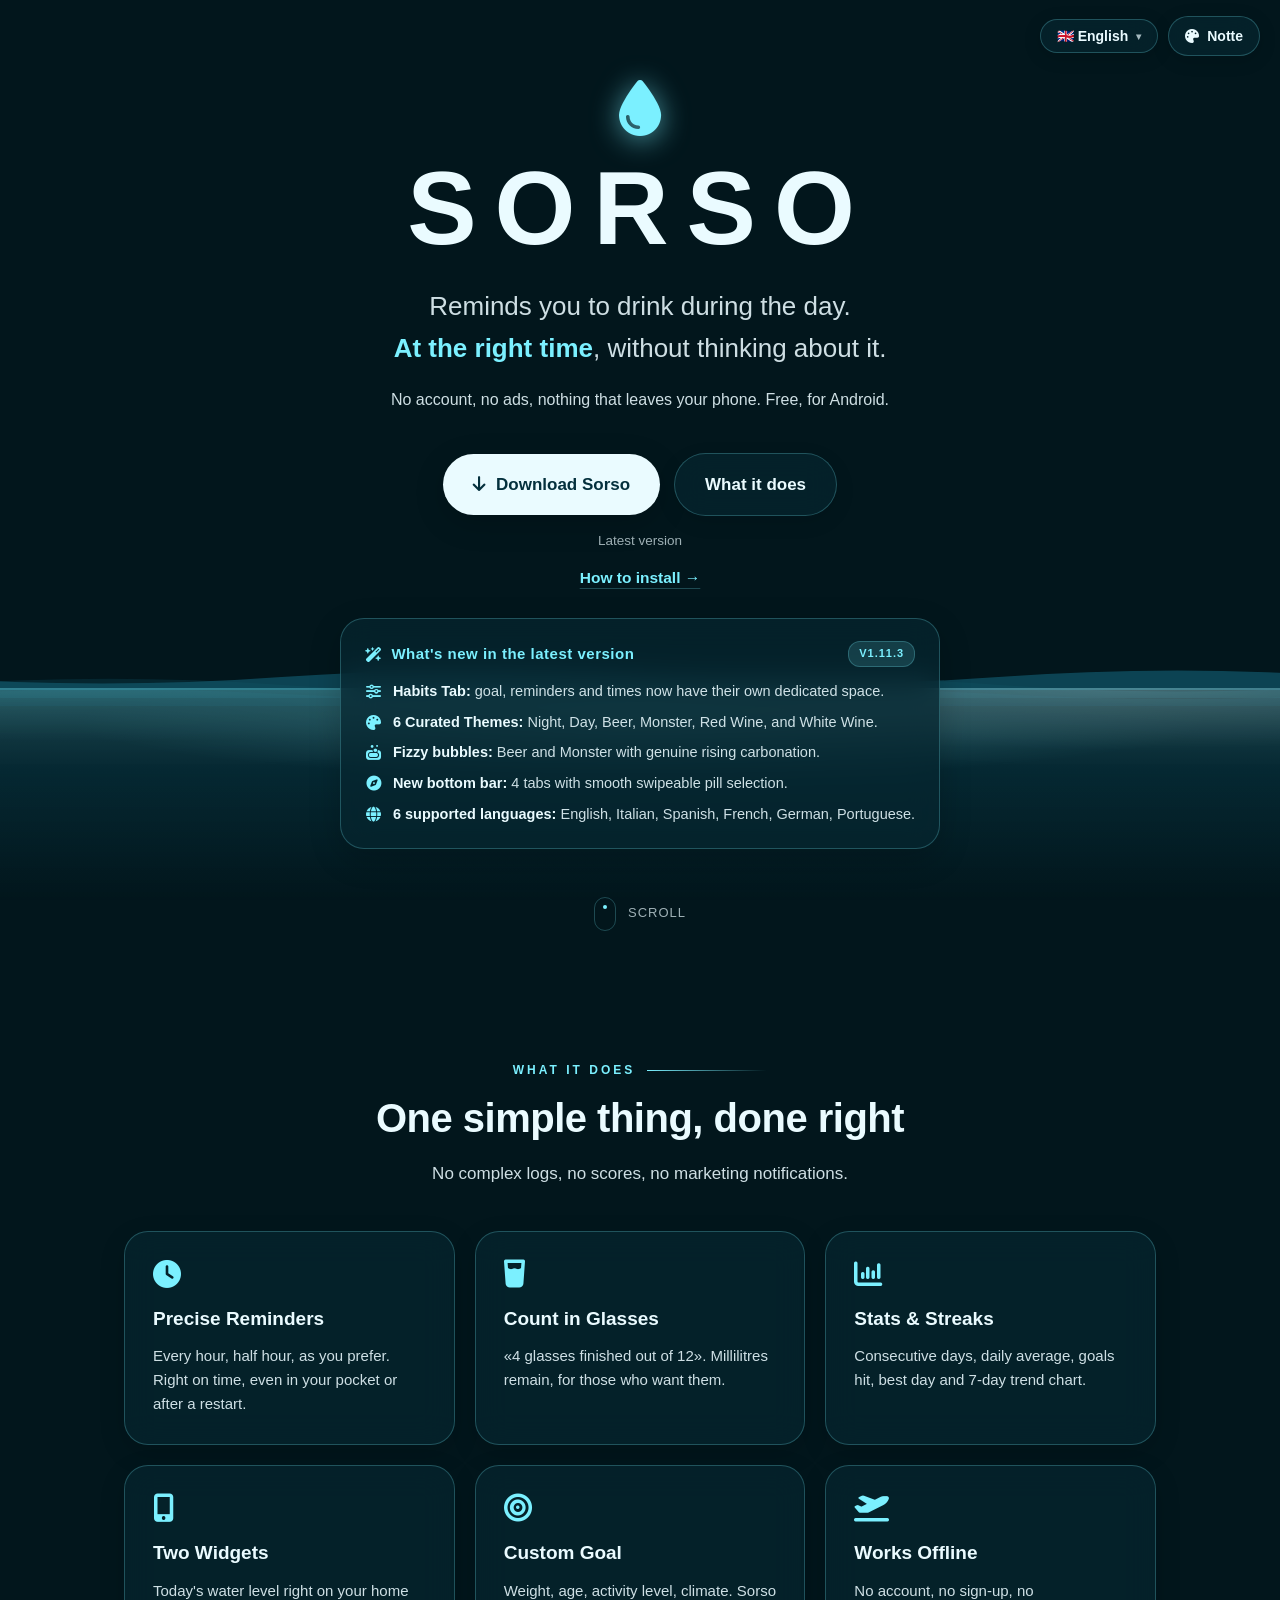
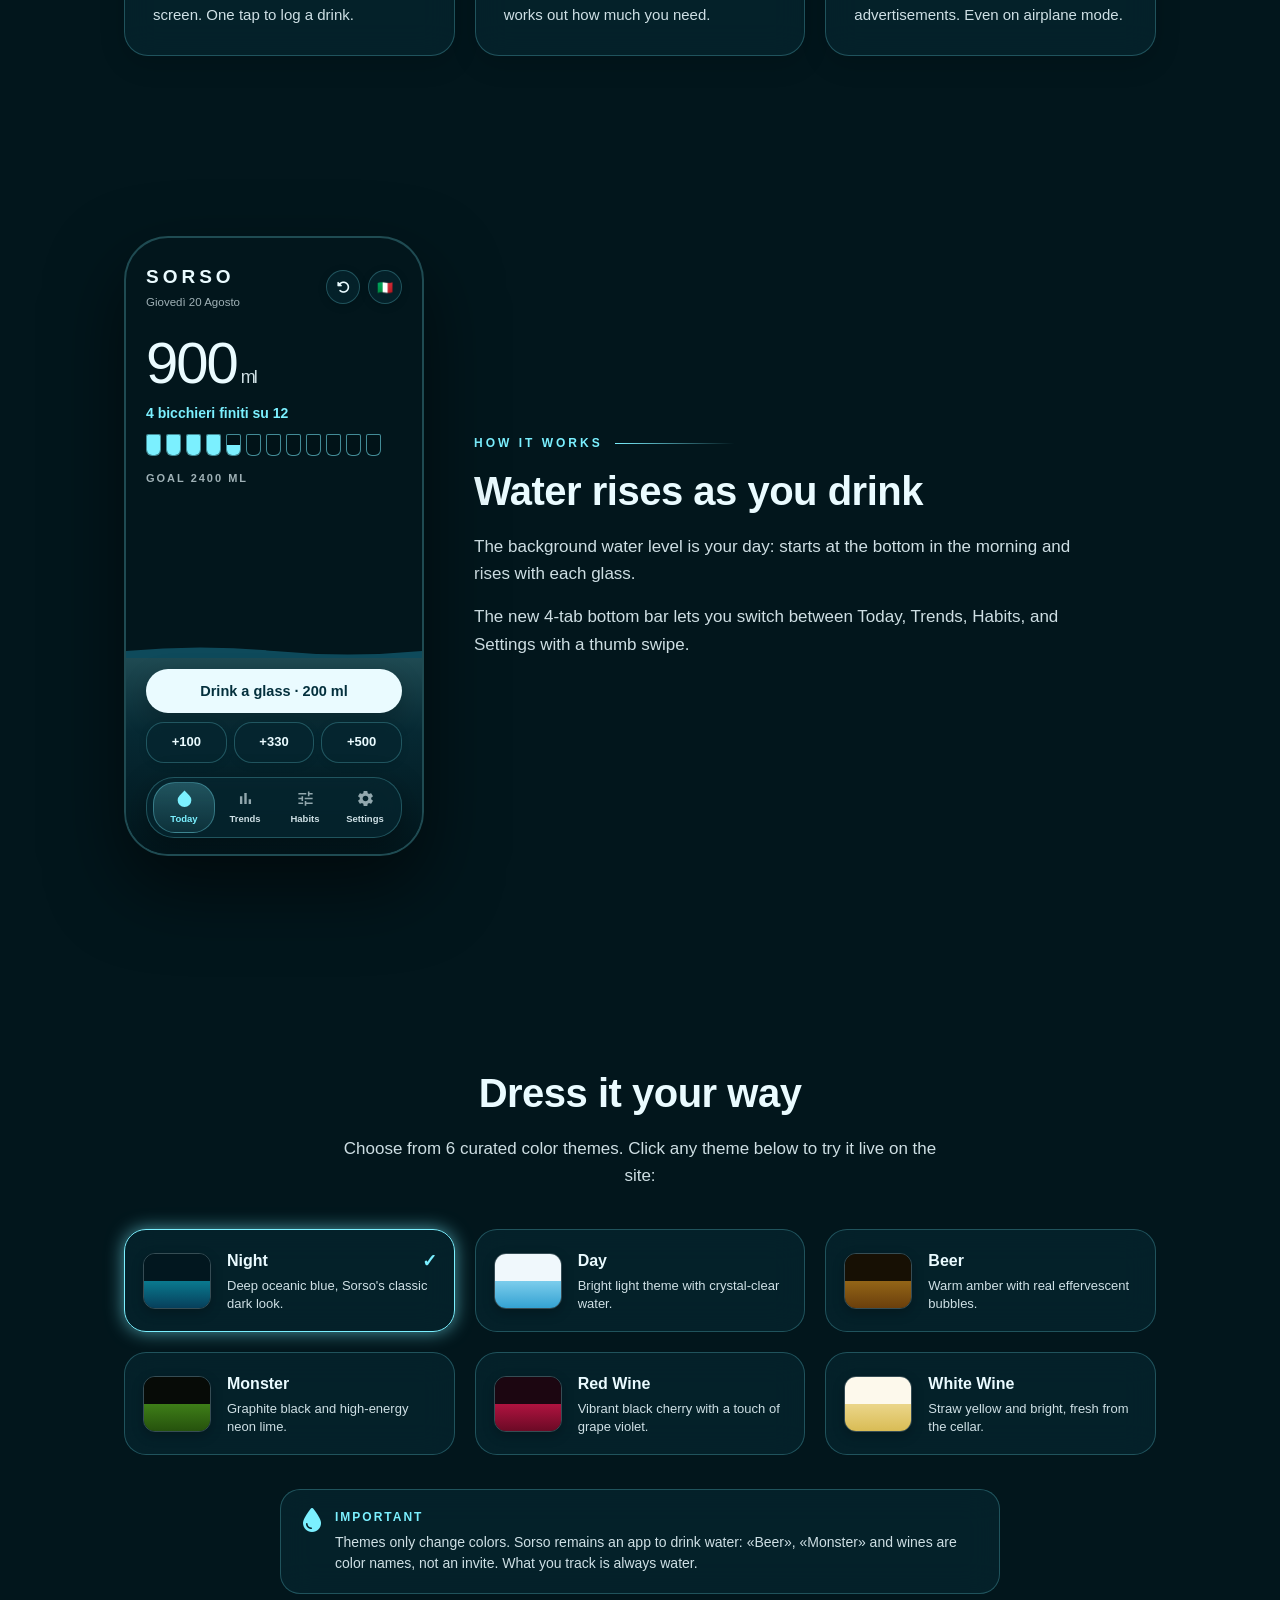
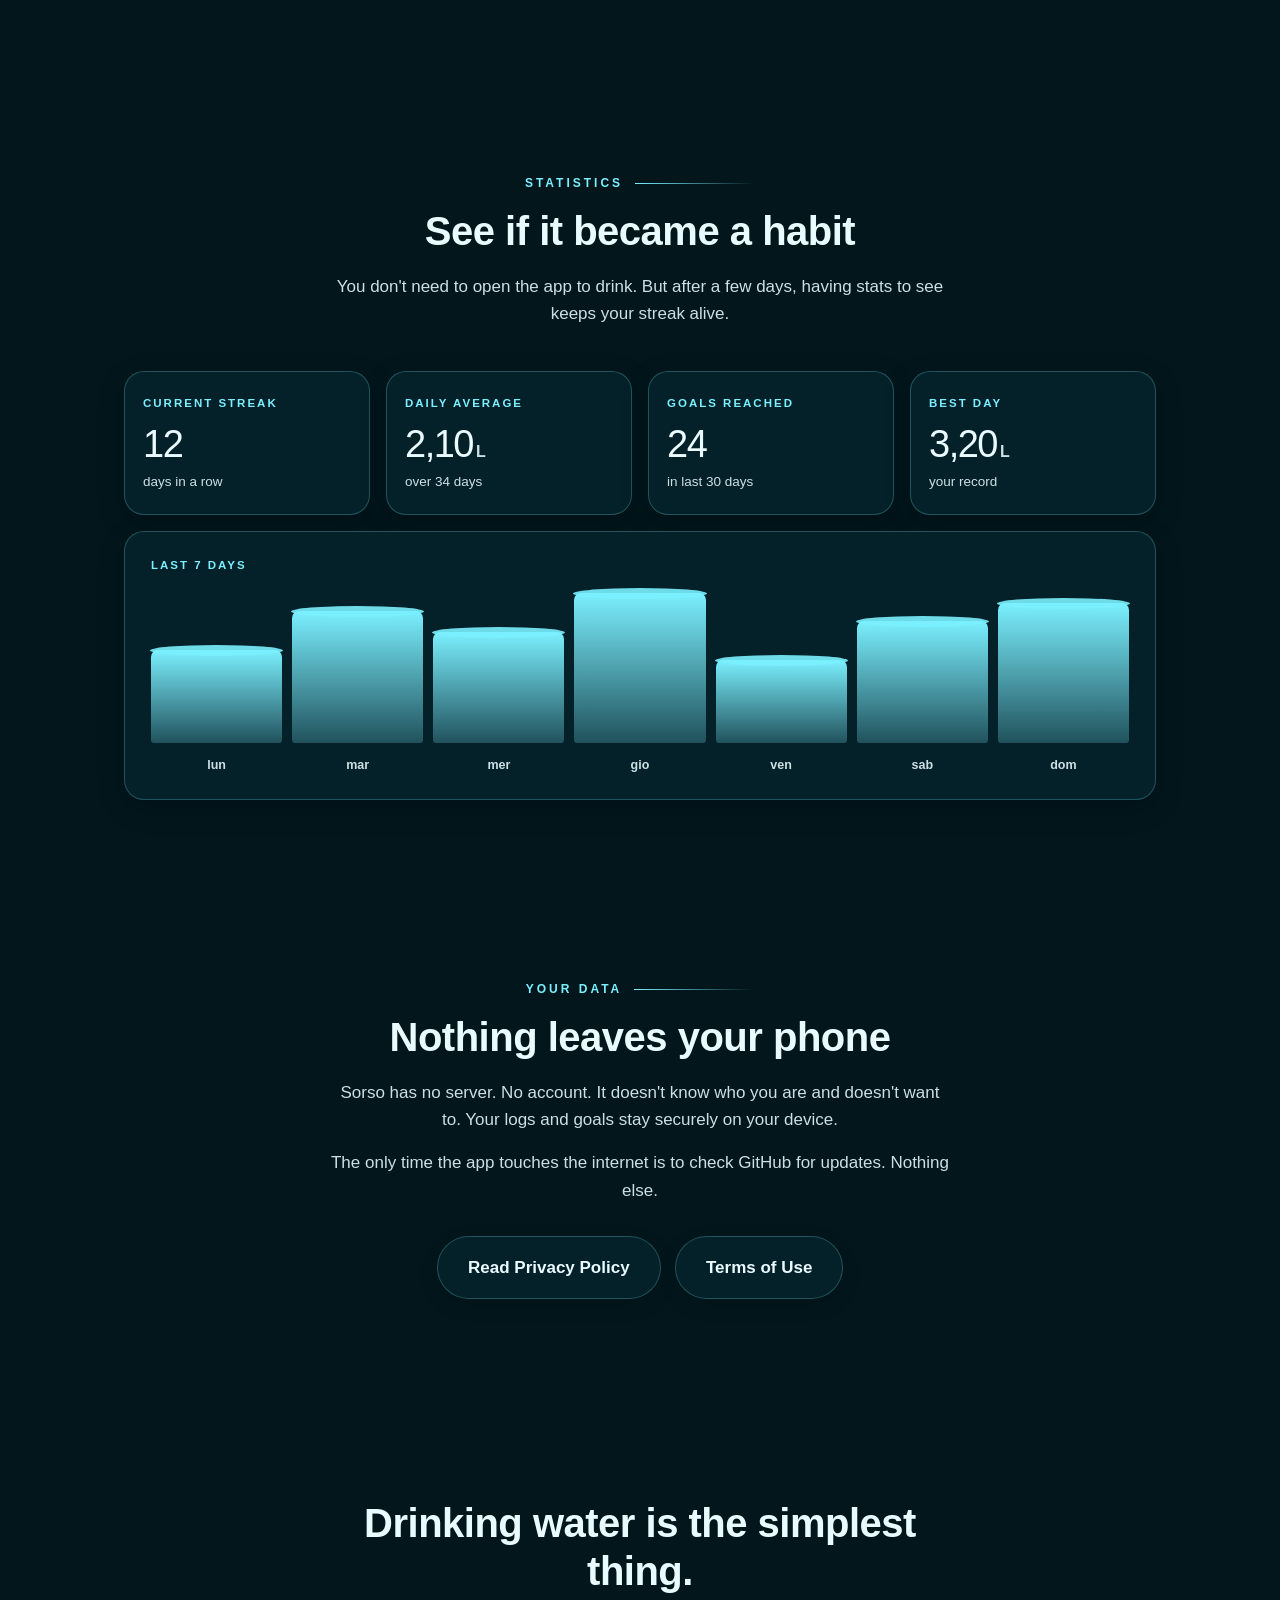
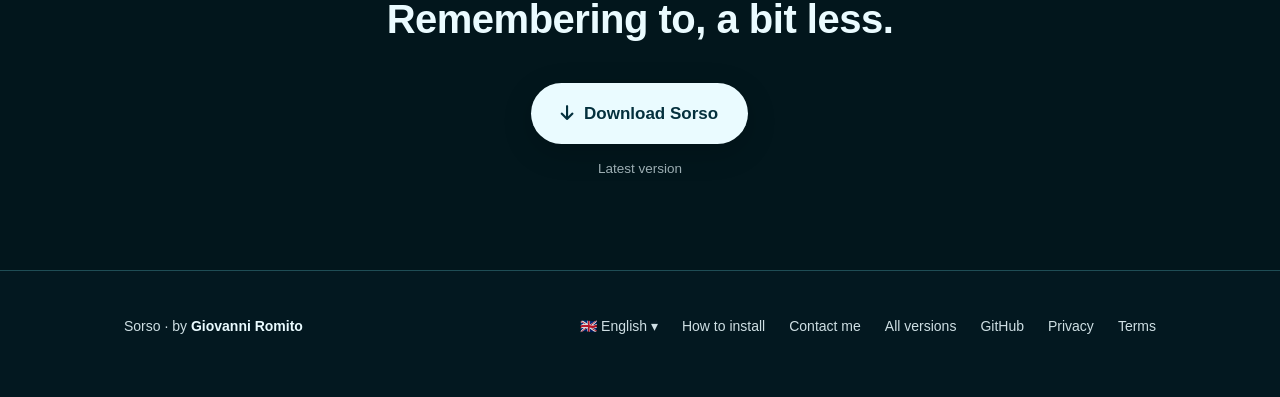
==== commit 7af578f9: "Aggiornata versione a v1.11.3" ====
--- a/index.html
+++ b/index.html
@@ -529,13 +529,13 @@
     <p class="dettaglio-download rivela d4" id="dettaglio" data-i18n="dettaglio_download">Ultima versione</p>
     <a class="come-si-installa rivela d4" href="installa.html" data-i18n="btn_come_si_installa">Come si installa →</a>
 
-    <!-- Scheda Changelog Aggiornato v1.11.1 -->
+    <!-- Scheda Changelog Aggiornato v1.11.3 -->
     <div class="scheda-changelog rivela d4">
       <div class="changelog-top">
         <span class="changelog-titolo">
           <i class="fa-solid fa-wand-magic-sparkles"></i> <span data-i18n="changelog_titolo">Novità nell'ultima versione</span>
         </span>
-        <span class="changelog-badge" data-i18n="changelog_badge">v1.11.1</span>
+        <span class="changelog-badge" data-i18n="changelog_badge">v1.11.3</span>
       </div>
       <ul class="changelog-elenco">
         <li><i class="fa-solid fa-sliders icona-fa"></i> <span data-i18n="changelog_item1"><strong>Scheda Abitudini:</strong> obiettivo, promemoria e orari ora in una stanza dedicata.</span></li>
@@ -688,7 +688,7 @@
               <div class="tel-mini-card">
                 <h4>Riservatezza & Sistema</h4>
                 <div class="tel-riga-setting"><span>Account</span> <b>Nessuno (Offline)</b></div>
-                <div class="tel-riga-setting"><span>Versione</span> <b>v1.11.1 (GitHub)</b></div>
+                <div class="tel-riga-setting"><span>Versione</span> <b>v1.11.3 (GitHub)</b></div>
               </div>
             </div>
           </div>
